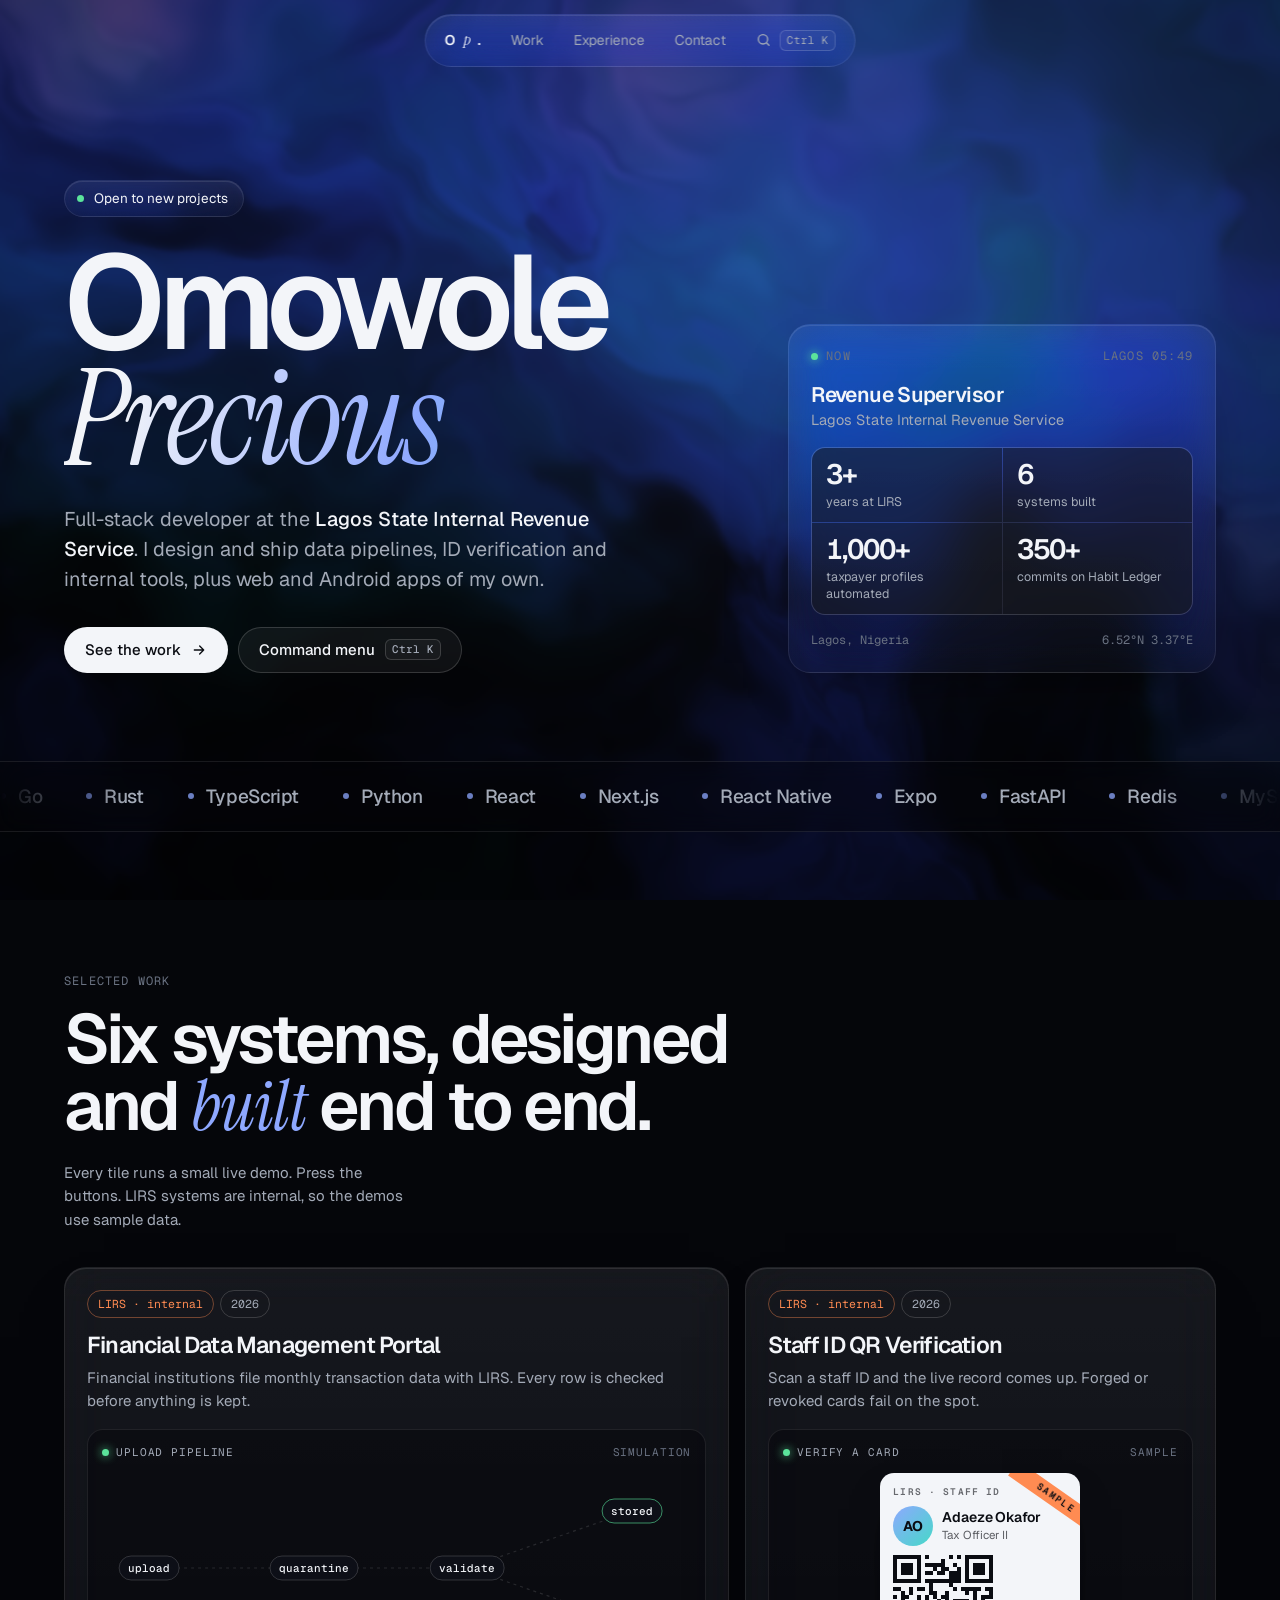
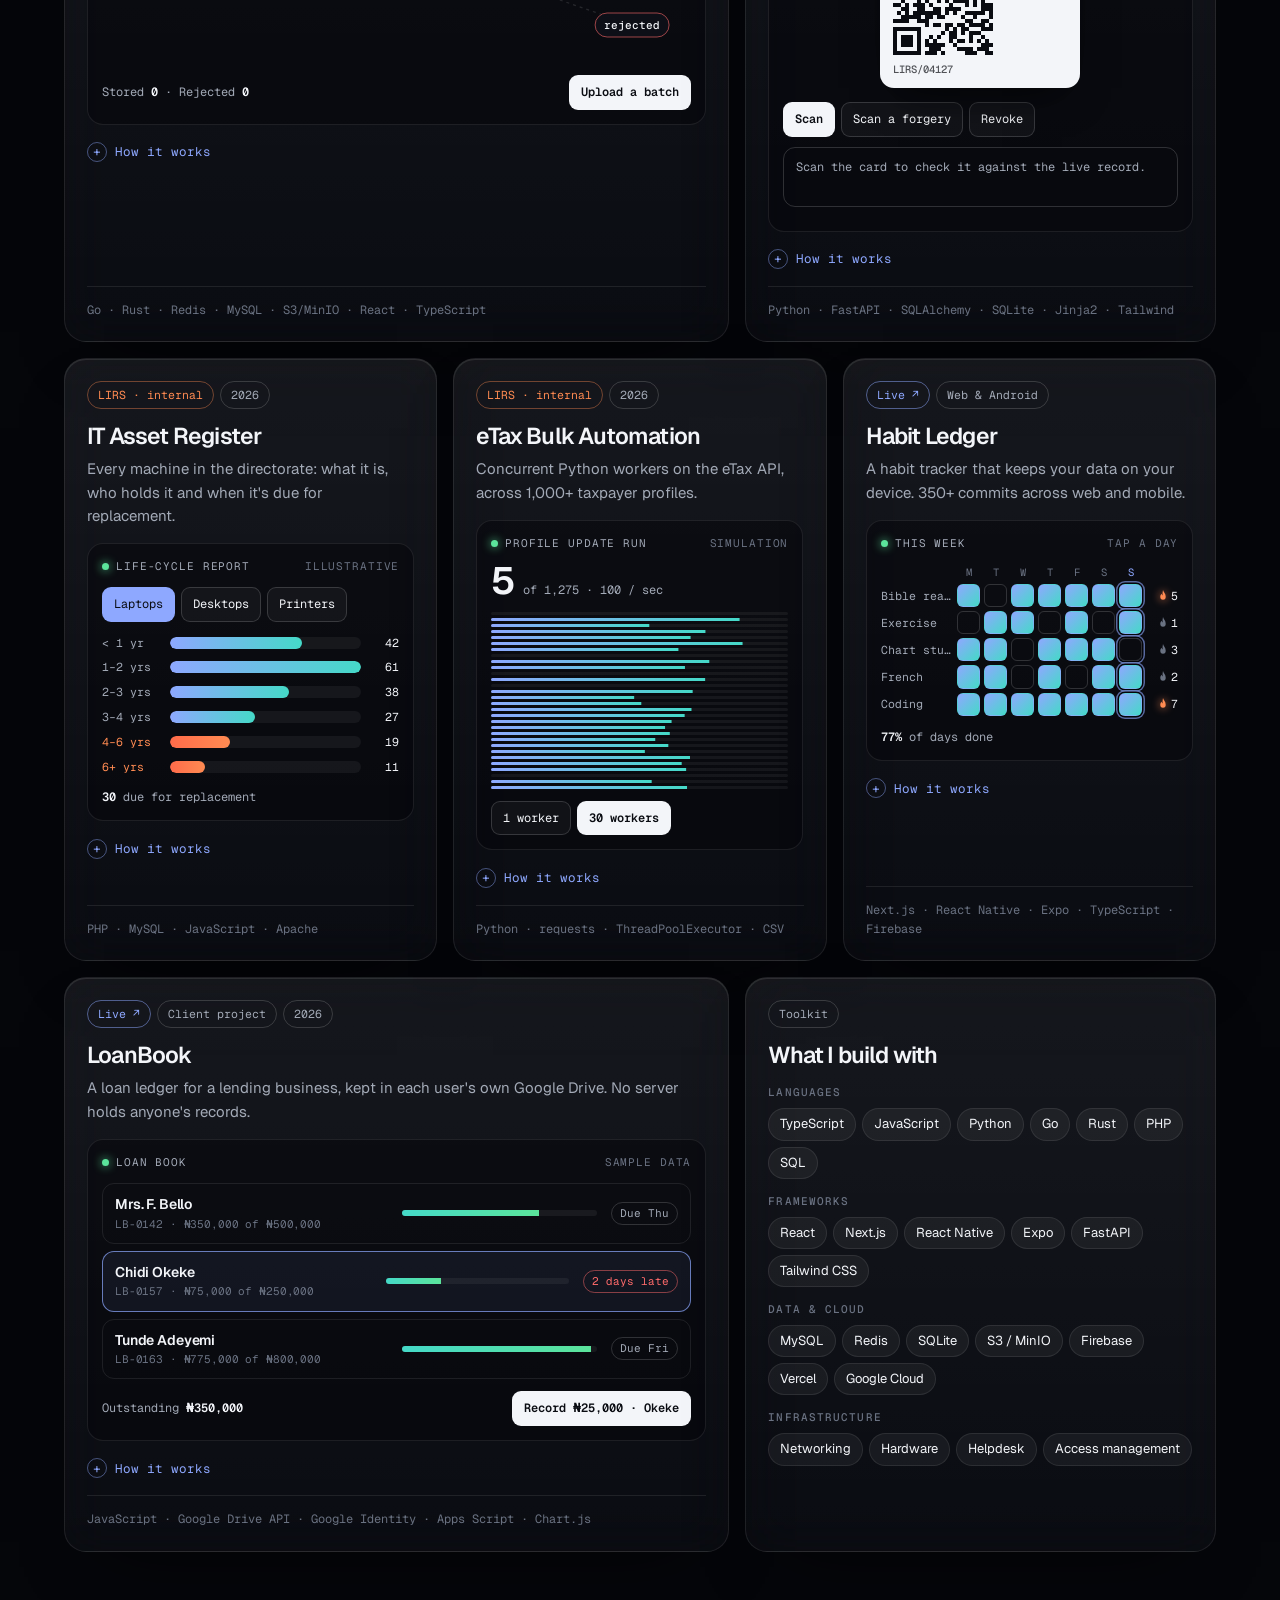
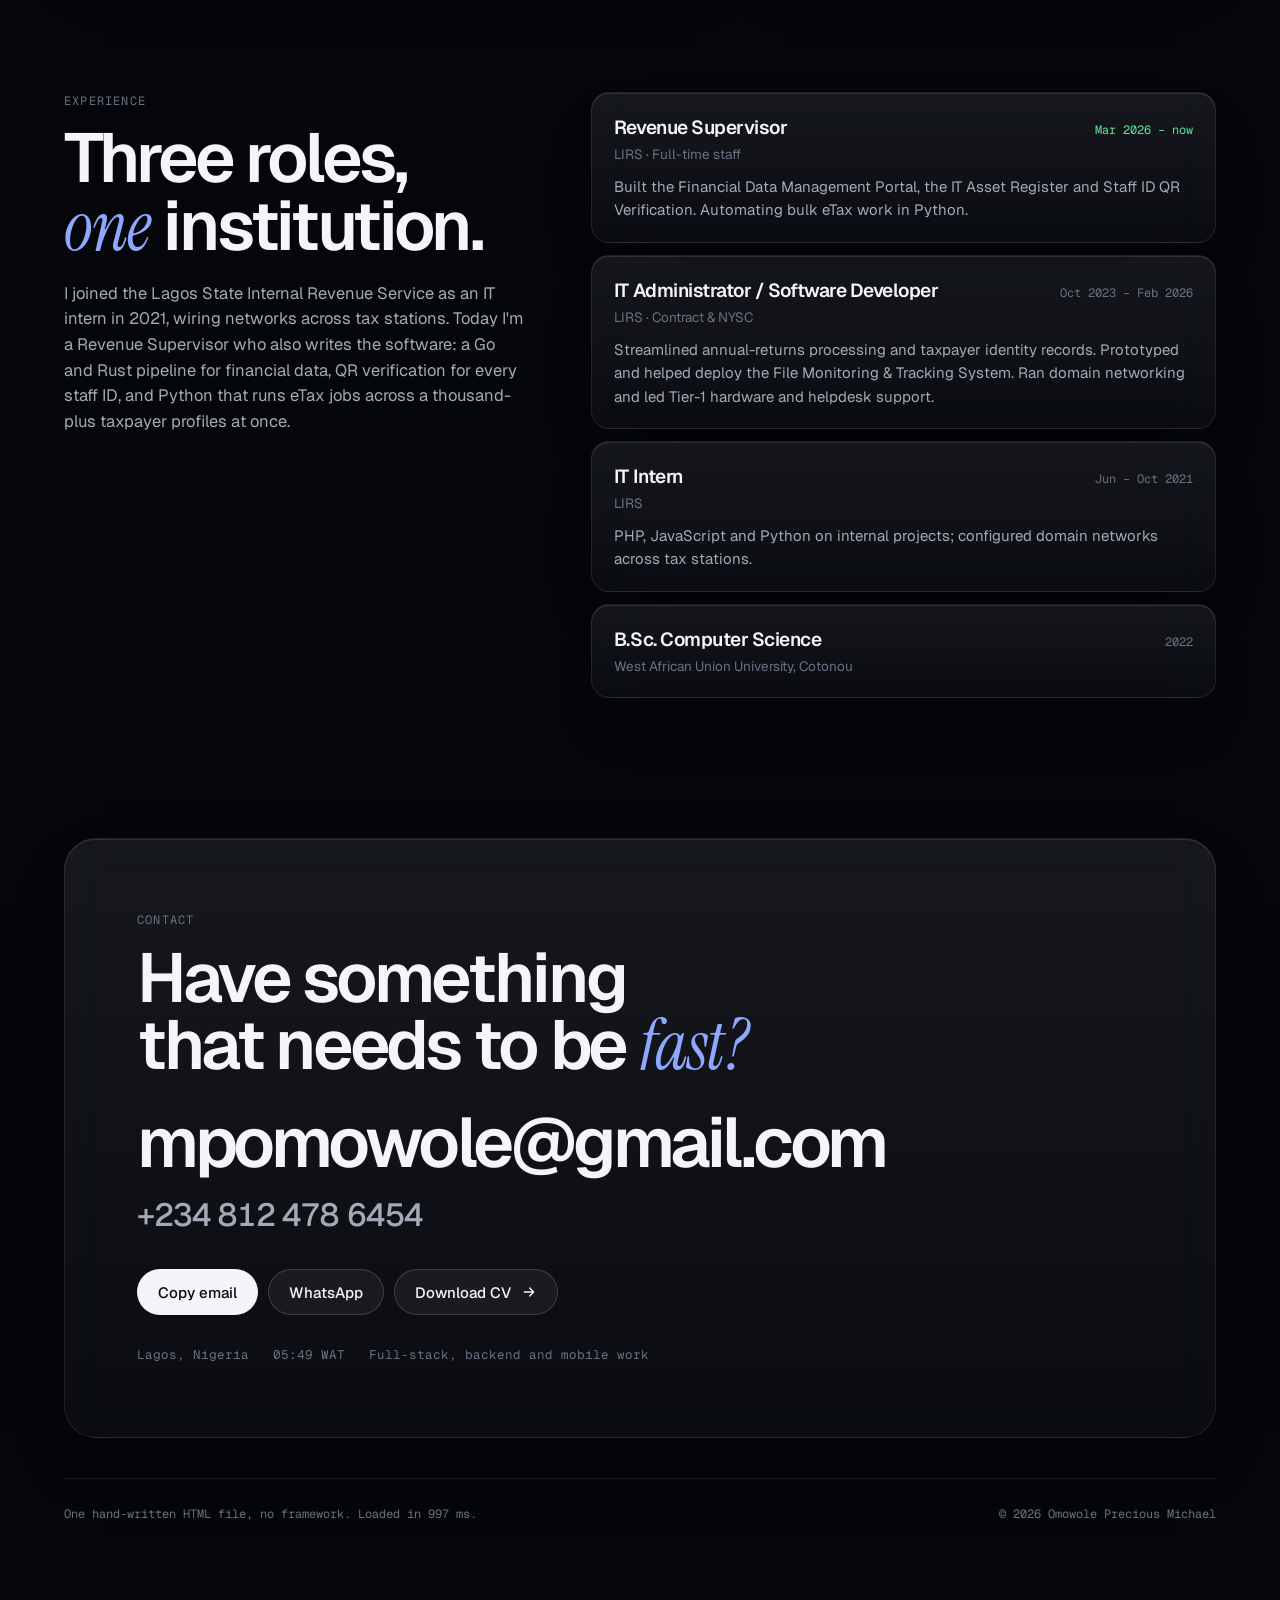
==== index.html @ 40dc9768 "Restore the launch aurora and its frosted-glass look Back to the original layered-noise aurora at ha" ====
<!doctype html>
<html lang="en">
<head>
<meta charset="utf-8">
<meta name="viewport" content="width=device-width, initial-scale=1, viewport-fit=cover">
<meta name="theme-color" content="#05060A">
<link rel="icon" href="data:image/svg+xml,<svg xmlns='http://www.w3.org/2000/svg' viewBox='0 0 64 64'><defs><linearGradient id='g' x1='0' y1='0' x2='1' y2='1'><stop offset='0' stop-color='%238EA8FF'/><stop offset='1' stop-color='%2345D9C8'/></linearGradient></defs><rect width='64' height='64' rx='16' fill='%2305060A'/><circle cx='32' cy='32' r='15' fill='url(%23g)'/></svg>">
<link rel="canonical" href="https://mpomowole.github.io/">
<meta property="og:type" content="website">
<meta property="og:url" content="https://mpomowole.github.io/">
<meta property="og:title" content="Omowole Precious Michael">
<meta property="og:description" content="Full-stack developer in Lagos. Systems for the Lagos State Internal Revenue Service, plus web and Android apps.">
<meta name="twitter:card" content="summary">
<title>Omowole Precious Michael</title>
<meta name="claude:viewport-fit-sides" content="cover">
<meta name="description" content="Full-stack developer in Lagos. Systems for the Lagos State Internal Revenue Service, plus web and Android apps.">
<link rel="preconnect" href="https://fonts.googleapis.com">
<link rel="preconnect" href="https://fonts.gstatic.com" crossorigin>
<link rel="stylesheet" href="https://fonts.googleapis.com/css2?family=Geist:wght@300..700&family=Geist+Mono:wght@400..600&family=Instrument+Serif:ital@0;1&display=swap">
<style>
:root {
  /* Layout: one living aurora (WebGL) sits behind the whole page and content floats over it on frosted
     glass: a hero with the name and a "now" card, a bento grid where every tile runs a live demo,
     a timeline of roles, and a closing contact card. ⌘K opens a command menu anywhere. */
  --bg: #05060A;
  --fg: #F3F5F9;
  --muted: #A3AAB7;
  --faint: #6A7282;
  --line: rgba(255, 255, 255, 0.085);
  --line-2: rgba(255, 255, 255, 0.16);
  --well: rgba(3, 4, 8, 0.42);
  --accent: #8EA8FF;
  --teal: #45D9C8;
  --ember: #FF8B52;
  --ok: #5BE49B;
  --bad: #FF6B6B;
  --paper: #F3F5F9;
  --ink: #0A0C12;

  --sans: "Geist", "Segoe UI", system-ui, sans-serif;
  --serif: "Instrument Serif", "Iowan Old Style", Georgia, serif;
  --mono: "Geist Mono", ui-monospace, "Cascadia Mono", Consolas, monospace;
  --r: 22px;
  color-scheme: dark;
}

* { box-sizing: border-box; }
html { scroll-behavior: smooth; }
body {
  margin: 0;
  background: var(--bg);
  color: var(--fg);
  font-family: var(--sans);
  font-size: 16px;
  line-height: 1.55;
  -webkit-font-smoothing: antialiased;
  text-rendering: optimizeLegibility;
}
body::before { content: ""; position: fixed; inset: 0 0 auto; height: env(safe-area-inset-top, 0px); z-index: 40; background: var(--bg); }
html.no-gl body {
  background:
    radial-gradient(1100px 700px at 15% -10%, rgba(69, 217, 200, 0.16), transparent 60%),
    radial-gradient(900px 640px at 90% 0%, rgba(80, 110, 255, 0.22), transparent 60%),
    var(--bg);
}
a { color: inherit; }
p { margin: 0; }
h1, h2, h3 { margin: 0; text-wrap: balance; }
button { font: inherit; color: inherit; }
:focus-visible { outline: 2px solid var(--accent); outline-offset: 3px; border-radius: 8px; }
::selection { background: var(--accent); color: var(--ink); }

/* lvh = the tallest the viewport gets, so the phone's address bar showing or hiding never resizes it */
#bg { position: fixed; top: 0; left: 0; width: 100%; height: 100vh; height: 100lvh; display: block; z-index: -1; pointer-events: none; }

.wrap {
  padding-left: max(16px, env(safe-area-inset-left, 0px));
  padding-right: max(16px, env(safe-area-inset-right, 0px));
}
.inner { max-width: 1200px; margin: 0 auto; padding-inline: clamp(0px, 2vw, 24px); }

.glass {
  background: linear-gradient(180deg, rgba(255, 255, 255, 0.075), rgba(255, 255, 255, 0.028));
  -webkit-backdrop-filter: blur(24px) saturate(160%);
  backdrop-filter: blur(24px) saturate(160%);
  border: 1px solid var(--line);
  box-shadow: inset 0 1px 0 rgba(255, 255, 255, 0.1), 0 30px 70px -40px rgba(0, 0, 0, 0.8);
}
.eyebrow { font-family: var(--mono); font-size: 12px; letter-spacing: 0.1em; text-transform: uppercase; color: var(--faint); }
.dot { display: inline-block; width: 7px; height: 7px; border-radius: 50%; background: var(--ok); box-shadow: 0 0 10px var(--ok); flex: none; }
kbd { font-family: var(--mono); font-size: 11px; line-height: 1; padding: 4px 6px; border-radius: 6px; border: 1px solid var(--line-2); color: var(--muted); background: rgba(255, 255, 255, 0.04); }

/* ---------- nav ---------- */
.nav {
  position: fixed; z-index: 30;
  top: calc(env(safe-area-inset-top, 0px) + 14px); left: 50%; transform: translateX(-50%);
  display: flex; align-items: center; gap: 2px; padding: 5px;
  border-radius: 999px; width: max-content; max-width: calc(100% - 32px);
}
.nav a, .nav button {
  display: inline-flex; align-items: center; gap: 8px;
  padding: 8px 14px; border-radius: 999px; border: 0; background: none;
  font-size: 14px; color: var(--muted); text-decoration: none; cursor: pointer; white-space: nowrap;
  transition: background 0.2s, color 0.2s;
}
.nav a:hover, .nav button:hover { color: var(--fg); background: rgba(255, 255, 255, 0.07); }
.nav .mark { color: var(--fg); font-weight: 600; letter-spacing: -0.03em; }
.nav .mark span { font-family: var(--serif); font-style: italic; font-weight: 400; font-size: 16px; }
@media (max-width: 480px) { .nav a, .nav button { padding: 8px 10px; font-size: 13.5px; } .nav .hide-sm { display: none; } }

/* ---------- hero ---------- */
.hero { padding-block: clamp(120px, 15vw, 180px) clamp(56px, 7vw, 88px); }
.hero-grid { display: grid; grid-template-columns: minmax(0, 1.6fr) minmax(0, 1fr); gap: 40px; align-items: end; }
.hero-grid > * { min-width: 0; }
.status { display: inline-flex; align-items: center; gap: 10px; padding: 7px 15px 7px 12px; border-radius: 999px; font-size: 13.5px; text-decoration: none; }
.status .dot { animation: ping 2.2s infinite; box-shadow: none; }
@keyframes ping { 0% { box-shadow: 0 0 0 0 rgba(91, 228, 155, 0.6); } 70% { box-shadow: 0 0 0 9px rgba(91, 228, 155, 0); } 100% { box-shadow: 0 0 0 0 rgba(91, 228, 155, 0); } }

h1 { margin-top: 26px; font-weight: 600; font-size: clamp(58px, 10.4vw, 162px); line-height: 0.88; letter-spacing: -0.062em; }
h1 span { display: block; }
h1 .l2 {
  font-family: var(--serif); font-style: italic; font-weight: 400; letter-spacing: -0.025em; padding-right: 0.08em;
  background: linear-gradient(100deg, var(--fg) 8%, var(--accent) 52%, var(--teal) 96%);
  -webkit-background-clip: text; background-clip: text; color: transparent;
}
.lead { margin-top: 28px; max-width: 46ch; font-size: clamp(17px, 1.55vw, 20px); line-height: 1.5; color: var(--muted); }
.lead strong { color: var(--fg); font-weight: 500; }
.cta { margin-top: 32px; display: flex; flex-wrap: wrap; gap: 10px; }
.btn {
  display: inline-flex; align-items: center; gap: 10px; height: 46px; padding: 0 20px;
  border-radius: 999px; border: 1px solid var(--line-2); background: rgba(255, 255, 255, 0.05);
  color: var(--fg); font-size: 15px; font-weight: 500; text-decoration: none; cursor: pointer;
  transition: background 0.2s, box-shadow 0.25s, transform 0.2s;
}
.btn:hover { background: rgba(255, 255, 255, 0.1); }
.btn:active { transform: scale(0.98); }
.btn.primary { background: var(--fg); color: var(--ink); border-color: transparent; }
.btn.primary:hover { background: #fff; box-shadow: 0 0 0 6px rgba(255, 255, 255, 0.09); }
.btn svg { width: 16px; height: 16px; }

.now { border-radius: var(--r); padding: 22px; display: grid; gap: 16px; }
.now-head { display: flex; justify-content: space-between; align-items: center; }
.now-head span { display: inline-flex; align-items: center; gap: 8px; }
.now-role { font-size: 21px; font-weight: 600; letter-spacing: -0.03em; line-height: 1.2; }
.now-org { color: var(--muted); font-size: 14.5px; margin-top: 2px; }
.kpis { margin: 0; display: grid; grid-template-columns: repeat(2, minmax(0, 1fr)); gap: 1px; background: var(--line); border-radius: 14px; overflow: hidden; border: 1px solid var(--line); }
.kpis div { background: rgba(5, 6, 10, 0.5); padding: 12px 14px; }
.kpis dt { font-size: 28px; font-weight: 600; letter-spacing: -0.04em; line-height: 1; font-variant-numeric: tabular-nums; }
.kpis dd { margin: 6px 0 0; font-size: 12.5px; line-height: 1.3; color: var(--muted); }
.now-foot { display: flex; justify-content: space-between; gap: 10px; flex-wrap: wrap; font-family: var(--mono); font-size: 12px; color: var(--faint); }
@media (max-width: 960px) { .hero-grid { grid-template-columns: minmax(0, 1fr); } }
@media (min-width: 600px) and (max-width: 960px) { .kpis { grid-template-columns: repeat(4, minmax(0, 1fr)); } }
@media (max-width: 480px) { .strip-track span { font-size: 16px; } .strip-track { gap: 32px; } .cta .btn { flex: 1 1 auto; justify-content: center; } }

.rise { animation: rise 1s cubic-bezier(0.2, 0.7, 0.2, 1) both; }
.rise.d1 { animation-delay: 0.06s; } .rise.d2 { animation-delay: 0.14s; } .rise.d3 { animation-delay: 0.22s; } .rise.d4 { animation-delay: 0.3s; }
@keyframes rise { from { transform: translateY(22px); filter: blur(10px); } to { transform: none; filter: none; } }

/* ---------- tool strip ---------- */
.strip { border-block: 1px solid var(--line); background: rgba(5, 6, 10, 0.4); -webkit-backdrop-filter: blur(12px); backdrop-filter: blur(12px); }
.strip-mask { overflow: hidden; padding-block: 20px; -webkit-mask-image: linear-gradient(90deg, transparent, #000 10%, #000 90%, transparent); mask-image: linear-gradient(90deg, transparent, #000 10%, #000 90%, transparent); }
.strip-track { display: flex; gap: 44px; width: max-content; animation: slide 46s linear infinite; }
.strip-track span { display: inline-flex; align-items: center; gap: 12px; font-size: 19px; font-weight: 500; letter-spacing: -0.02em; color: var(--muted); white-space: nowrap; }
.strip-track span::before { content: ""; width: 6px; height: 6px; border-radius: 50%; background: var(--accent); opacity: 0.75; }
@keyframes slide { to { transform: translateX(calc(-50% - 22px)); } }

/* ---------- sections ---------- */
.sec { padding-block: clamp(84px, 11vw, 140px) 0; }
.sec-head { display: flex; justify-content: space-between; align-items: end; gap: 20px; flex-wrap: wrap; margin-bottom: 36px; }
h2 { margin-top: 14px; font-weight: 600; font-size: clamp(36px, 5.4vw, 72px); line-height: 0.98; letter-spacing: -0.048em; max-width: 17ch; }
h2 em { font-family: var(--serif); font-style: italic; font-weight: 400; letter-spacing: -0.015em; color: var(--accent); }
.sec-note { color: var(--muted); max-width: 34ch; font-size: 15px; }

/* ---------- bento ---------- */
.bento { display: grid; grid-template-columns: repeat(12, minmax(0, 1fr)); gap: 16px; }
.card { position: relative; isolation: isolate; grid-column: span 4; min-width: 0; border-radius: var(--r); padding: 22px; display: flex; flex-direction: column; gap: 16px; }
.card.s7 { grid-column: span 7; } .card.s5 { grid-column: span 5; } .card.s6 { grid-column: span 6; }
.card::before {
  content: ""; position: absolute; inset: 0; border-radius: inherit; padding: 1px; pointer-events: none;
  background: radial-gradient(420px circle at var(--mx, 50%) var(--my, 0%), rgba(142, 168, 255, 0.7), rgba(69, 217, 200, 0.25) 30%, transparent 55%);
  -webkit-mask: linear-gradient(#000 0 0) content-box, linear-gradient(#000 0 0); -webkit-mask-composite: xor;
  mask: linear-gradient(#000 0 0) content-box exclude, linear-gradient(#000 0 0);
  opacity: 0; transition: opacity 0.35s;
}
.card::after {
  content: ""; position: absolute; inset: 0; border-radius: inherit; z-index: -1; pointer-events: none;
  background: radial-gradient(520px circle at var(--mx, 50%) var(--my, 0%), rgba(142, 168, 255, 0.09), transparent 50%);
  opacity: 0; transition: opacity 0.35s;
}
.card:hover::before, .card:hover::after { opacity: 1; }
@media (max-width: 1180px) { .card, .card.s7, .card.s5, .card.s6 { grid-column: span 6; } .card.full-t { grid-column: 1 / -1; } }
@media (max-width: 900px) { .card, .card.s7, .card.s5, .card.s6 { grid-column: 1 / -1; } .bento { gap: 14px; } }
@media (max-width: 480px) { .card { padding: 18px; border-radius: 20px; } .demo { padding: 12px; } .card h3 { font-size: 21px; } }

.tags { display: flex; flex-wrap: wrap; gap: 6px; }
.tag { font-family: var(--mono); font-size: 11.5px; padding: 4px 10px; border-radius: 999px; border: 1px solid var(--line-2); color: var(--muted); text-decoration: none; white-space: nowrap; }
.tag.lirs { color: var(--ember); border-color: rgba(255, 139, 82, 0.4); }
a.tag.live { color: var(--accent); border-color: rgba(142, 168, 255, 0.5); transition: background 0.2s, color 0.2s; }
a.tag.live:hover { background: var(--accent); color: var(--ink); }
.card h3 { font-size: 23px; font-weight: 600; letter-spacing: -0.035em; line-height: 1.15; }
.desc { margin-top: 8px; color: var(--muted); font-size: 15px; }
.demo { container-type: inline-size; background: var(--well); border: 1px solid var(--line); border-radius: 16px; padding: 14px; display: grid; gap: 12px; }
.demo-head { display: flex; justify-content: space-between; gap: 10px; font-family: var(--mono); font-size: 11px; letter-spacing: 0.08em; text-transform: uppercase; color: var(--faint); }
.demo-head span:first-child { display: inline-flex; align-items: center; gap: 7px; color: var(--muted); }
.demo-foot { display: flex; justify-content: space-between; align-items: center; gap: 10px; flex-wrap: wrap; font-family: var(--mono); font-size: 12px; color: var(--muted); }
.demo-foot b { color: var(--fg); font-weight: 600; font-variant-numeric: tabular-nums; }
details { font-size: 14.5px; }
details summary { list-style: none; cursor: pointer; display: inline-flex; align-items: center; gap: 8px; font-family: var(--mono); font-size: 12.5px; color: var(--accent); }
details summary::-webkit-details-marker { display: none; }
details summary::before { content: "+"; display: inline-grid; place-items: center; width: 18px; height: 18px; border-radius: 50%; border: 1px solid rgba(142, 168, 255, 0.45); font-size: 13px; line-height: 1; }
details[open] summary::before { content: "−"; }
details p { margin-top: 10px; color: var(--muted); }
.stack { margin-top: auto; padding-top: 14px; border-top: 1px solid var(--line); font-family: var(--mono); font-size: 12px; color: var(--faint); }

.sbtn { font-family: var(--mono); font-size: 12px; padding: 7px 11px; border-radius: 9px; border: 1px solid var(--line-2); background: rgba(255, 255, 255, 0.04); color: var(--fg); cursor: pointer; transition: background 0.15s, border-color 0.15s, color 0.15s; }
.sbtn:hover { border-color: rgba(142, 168, 255, 0.6); }
.sbtn.go { background: var(--fg); color: var(--ink); border-color: transparent; font-weight: 600; }
.sbtn.go:hover { background: #fff; }
.sbtn[aria-pressed="true"] { background: var(--accent); color: var(--ink); border-color: transparent; }
.row { display: flex; flex-wrap: wrap; gap: 6px; }
.ok { color: var(--ok); } .bad { color: var(--bad); }

/* pipeline */
#pipe { width: 100%; height: 190px; display: block; }

/* QR */
.qr-wrap { display: flex; flex-wrap: wrap; gap: 14px; align-items: flex-start; }
.idcard { position: relative; overflow: hidden; width: 200px; max-width: 100%; flex: none; background: var(--paper); color: var(--ink); border-radius: 14px; padding: 13px; display: grid; gap: 9px; box-shadow: 0 18px 40px -18px rgba(0, 0, 0, 0.8); transition: transform 0.3s, filter 0.3s; }
.idcard::before { content: "SAMPLE"; position: absolute; right: -28px; top: 16px; transform: rotate(35deg); background: var(--ember); color: var(--ink); font: 600 9.5px/1 var(--mono); letter-spacing: 0.14em; padding: 4px 30px; }
.idcard .org { font: 600 9.5px/1.2 var(--mono); letter-spacing: 0.12em; text-transform: uppercase; opacity: 0.6; }
.idcard .person { display: flex; gap: 9px; align-items: center; }
.idcard .avatar { width: 40px; height: 40px; border-radius: 50%; background: linear-gradient(135deg, var(--accent), var(--teal)); color: var(--ink); display: grid; place-items: center; font-weight: 700; font-size: 14px; flex: none; }
.idcard .nm { font-weight: 600; font-size: 14px; line-height: 1.2; letter-spacing: -0.01em; }
.idcard .rl { font-size: 11.5px; opacity: 0.65; }
.idcard canvas { width: 100px; height: 100px; display: block; }
.idcard .sid { font: 500 10.5px/1 var(--mono); opacity: 0.7; }
.idcard.scanning::after { content: ""; position: absolute; left: 0; right: 0; top: 0; height: 2px; background: var(--accent); box-shadow: 0 0 16px 3px var(--accent); animation: scan 0.65s linear; }
.idcard.revoked { filter: grayscale(1) brightness(0.8); transform: rotate(-1.5deg); }
@keyframes scan { to { top: 100%; } }
.qr-side { flex: 1 1 170px; min-width: 0; display: grid; gap: 10px; align-content: start; }
.result { border: 1px solid var(--line-2); border-radius: 12px; padding: 10px 12px; font-family: var(--mono); font-size: 12px; min-height: 60px; color: var(--muted); }
.result strong { display: block; font-family: var(--sans); font-size: 15px; font-weight: 600; margin-bottom: 2px; }
.result.ok { border-color: rgba(91, 228, 155, 0.5); background: rgba(91, 228, 155, 0.06); }
.result.ok strong { color: var(--ok); }
.result.bad { border-color: rgba(255, 107, 107, 0.5); background: rgba(255, 107, 107, 0.06); }
.result.bad strong { color: var(--bad); }
.log { list-style: none; margin: 0; padding: 0; font-family: var(--mono); font-size: 11.5px; color: var(--faint); display: grid; gap: 3px; }

/* asset bars */
.bars { display: grid; gap: 7px; }
.bar { display: grid; grid-template-columns: 58px minmax(0, 1fr) 28px; align-items: center; gap: 10px; font-family: var(--mono); font-size: 11.5px; color: var(--muted); }
.bar .tr { height: 12px; border-radius: 6px; background: rgba(255, 255, 255, 0.05); overflow: hidden; }
.bar .fill { height: 100%; width: 0; border-radius: 6px; background: linear-gradient(90deg, var(--accent), var(--teal)); transition: width 0.7s cubic-bezier(0.2, 0.8, 0.2, 1); }
.bar.due .fill { background: linear-gradient(90deg, #FF6B4A, var(--ember)); }
.bar.due { color: var(--ember); }
.bar .n { text-align: right; color: var(--fg); font-variant-numeric: tabular-nums; }

/* workers */
.counter { display: flex; align-items: baseline; gap: 10px; flex-wrap: wrap; }
.counter strong { font-size: 44px; font-weight: 600; letter-spacing: -0.05em; line-height: 0.9; font-variant-numeric: tabular-nums; }
.counter span { font-family: var(--mono); font-size: 12px; color: var(--muted); }
.lanes { display: grid; gap: 3px; }
.lane { height: 3px; border-radius: 2px; background: rgba(255, 255, 255, 0.05); overflow: hidden; opacity: 0.4; transition: opacity 0.2s; }
.lane.busy { opacity: 1; }
.lane i { display: block; height: 100%; background: linear-gradient(90deg, var(--accent), var(--teal)); transform-origin: left; transform: scaleX(0); }

/* habits */
.habits { display: grid; grid-template-columns: 84px repeat(7, minmax(0, 1fr)) 38px; gap: 5px; align-items: center; max-width: 440px; font-family: var(--mono); font-size: 11.5px; }
.habits .hn { color: var(--muted); white-space: nowrap; overflow: hidden; text-overflow: ellipsis; }
.habits .dh { text-align: center; color: var(--faint); font-size: 10.5px; }
.habits .dh.today { color: var(--accent); }
.cell { aspect-ratio: 1; width: 100%; border-radius: 6px; border: 1px solid var(--line-2); background: transparent; padding: 0; cursor: pointer; transition: background 0.15s, transform 0.15s; }
.cell:hover { transform: scale(1.08); }
.cell.on { background: linear-gradient(135deg, var(--accent), var(--teal)); border-color: transparent; }
.cell.today { box-shadow: 0 0 0 1.5px var(--bg), 0 0 0 3px rgba(142, 168, 255, 0.6); }
.streak { display: inline-flex; align-items: center; justify-content: flex-end; gap: 3px; color: var(--fg); font-variant-numeric: tabular-nums; }
.streak svg { width: 10px; height: 12px; fill: var(--faint); }
.streak.hot svg { fill: var(--ember); filter: drop-shadow(0 0 4px var(--ember)); }

/* ledger */
.ledger { display: grid; gap: 7px; }
.loan { display: grid; grid-template-columns: minmax(0, 1.4fr) minmax(0, 1fr) auto; gap: 6px 14px; align-items: center; text-align: left; width: 100%; padding: 10px 12px; border-radius: 12px; border: 1px solid var(--line); background: transparent; cursor: pointer; transition: border-color 0.2s, background 0.2s; }
.loan:hover { border-color: var(--line-2); }
.loan[aria-pressed="true"] { border-color: rgba(142, 168, 255, 0.7); background: rgba(142, 168, 255, 0.07); }
.loan .who { font-size: 14px; font-weight: 600; letter-spacing: -0.01em; }
.loan .sub { display: block; font-family: var(--mono); font-size: 11px; color: var(--faint); font-weight: 400; }
.loan .prog { height: 6px; border-radius: 3px; background: rgba(255, 255, 255, 0.06); overflow: hidden; }
.loan .prog i { display: block; height: 100%; background: linear-gradient(90deg, var(--teal), var(--ok)); transition: width 0.5s cubic-bezier(0.2, 0.8, 0.2, 1); }
.loan .st { font-family: var(--mono); font-size: 11px; padding: 2px 8px; border-radius: 999px; border: 1px solid var(--line-2); color: var(--muted); white-space: nowrap; }
.loan .st.settled { color: var(--ok); border-color: rgba(91, 228, 155, 0.5); }
.loan .st.late { color: var(--bad); border-color: rgba(255, 107, 107, 0.5); }

/* demos in narrow tiles (phones, and tablets showing two tiles a row) */
@container (max-width: 400px) {
  .qr-wrap { justify-content: center; }
  .qr-side { flex-basis: 100%; }
  .habits { grid-template-columns: 72px repeat(7, minmax(0, 1fr)) 32px; gap: 4px; }
  .loan { grid-template-columns: minmax(0, 1fr) auto; }
  .loan .who { grid-column: 1; grid-row: 1; }
  .loan .st { grid-column: 2; grid-row: 1; align-self: start; }
  .loan .prog { grid-column: 1 / -1; grid-row: 2; }
  .counter strong { font-size: 38px; }
}

/* toolkit */
.kit { display: grid; gap: 14px; }
.kit h4 { margin: 0 0 7px; font-family: var(--mono); font-size: 11px; font-weight: 500; letter-spacing: 0.1em; text-transform: uppercase; color: var(--faint); }
.chips { display: flex; flex-wrap: wrap; gap: 6px; }
.chips span { font-size: 13px; padding: 5px 11px; border-radius: 999px; background: rgba(255, 255, 255, 0.05); border: 1px solid var(--line); }

/* ---------- experience ---------- */
.xp-grid { display: grid; grid-template-columns: minmax(0, 1fr) minmax(0, 1.35fr); gap: clamp(32px, 5vw, 72px); align-items: start; }
.xp-intro { position: sticky; top: 110px; }
.xp-intro p { margin-top: 20px; color: var(--muted); max-width: 44ch; font-size: 16.5px; }
.roles { display: grid; gap: 12px; }
.role { border-radius: 18px; padding: 20px 22px; }
.role-top { display: grid; grid-template-columns: minmax(0, 1fr) auto; align-items: baseline; gap: 4px 14px; }
@media (max-width: 480px) { .role-top { grid-template-columns: minmax(0, 1fr); } }
.role h3 { font-size: 19px; font-weight: 600; letter-spacing: -0.025em; }
.role time { font-family: var(--mono); font-size: 12px; color: var(--faint); font-variant-numeric: tabular-nums; white-space: nowrap; }
.role time.current { color: var(--ok); }
.role .org { margin-top: 2px; font-size: 13.5px; color: var(--faint); }
.role p { margin-top: 10px; color: var(--muted); font-size: 15px; }
@media (max-width: 900px) { .xp-grid { grid-template-columns: minmax(0, 1fr); } .xp-intro { position: static; } }

/* ---------- contact ---------- */
.contact { padding-block: clamp(84px, 11vw, 140px) 40px; }
.cta-card { border-radius: clamp(22px, 4vw, 32px); padding: clamp(22px, 6vw, 72px); }
.mail { display: inline-block; margin-top: 26px; font-size: clamp(22px, 6.4vw, 70px); font-weight: 600; letter-spacing: -0.05em; line-height: 1.05; text-decoration: none; overflow-wrap: anywhere; color: var(--fg); transition: color 0.2s; }
.mail:hover { color: var(--accent); }
.phone { display: block; width: max-content; max-width: 100%; margin-top: 10px; font-size: clamp(20px, 2.6vw, 32px); font-weight: 500; letter-spacing: -0.03em; color: var(--muted); text-decoration: none; font-variant-numeric: tabular-nums; transition: color 0.2s; }
.phone:hover { color: var(--fg); }
.cta-row { margin-top: 30px; display: flex; flex-wrap: wrap; gap: 10px; }
.cta-meta { margin-top: 30px; display: flex; flex-wrap: wrap; gap: 8px 24px; font-family: var(--mono); font-size: 12.5px; color: var(--faint); }

footer { margin-top: 40px; padding-block: 26px 40px; border-top: 1px solid var(--line); display: flex; justify-content: space-between; gap: 10px 20px; flex-wrap: wrap; font-family: var(--mono); font-size: 12px; color: var(--faint); }

/* ---------- command menu ---------- */
#cmdk {
  padding: 0; margin: 14vh auto auto; width: min(560px, calc(100% - 32px)); border-radius: 20px; color: var(--fg);
  background: rgba(16, 18, 26, 0.78); -webkit-backdrop-filter: blur(30px) saturate(170%); backdrop-filter: blur(30px) saturate(170%);
  border: 1px solid var(--line-2); box-shadow: 0 40px 120px -20px rgba(0, 0, 0, 0.85);
}
#cmdk::backdrop { background: rgba(3, 4, 8, 0.55); -webkit-backdrop-filter: blur(4px); backdrop-filter: blur(4px); }
#cmdk input { width: 100%; border: 0; border-bottom: 1px solid var(--line); background: transparent; color: var(--fg); font: 16px var(--sans); padding: 18px 20px; outline: none; }
#cmdk input::placeholder { color: var(--faint); }
#cmdk ul { list-style: none; margin: 0; padding: 8px; max-height: 52vh; overflow: auto; }
.cmd { display: flex; justify-content: space-between; align-items: center; gap: 12px; width: 100%; padding: 11px 12px; border-radius: 11px; border: 0; background: none; color: var(--fg); font: 14.5px var(--sans); text-align: left; text-decoration: none; cursor: pointer; }
.cmd small { min-width: 0; color: var(--faint); font-family: var(--mono); font-size: 11.5px; white-space: nowrap; overflow: hidden; text-overflow: ellipsis; }
.cmd.on { background: rgba(255, 255, 255, 0.08); }
#cmdk .empty { padding: 14px 12px; color: var(--faint); font-size: 14px; }
.cmdk-foot { display: flex; gap: 14px; flex-wrap: wrap; padding: 10px 16px; border-top: 1px solid var(--line); font-family: var(--mono); font-size: 11px; color: var(--faint); }

.nav svg { width: 16px; height: 16px; }
.cmdk-foot button { margin-left: auto; font-family: var(--mono); font-size: 11px; color: var(--muted); background: none; border: 1px solid var(--line-2); border-radius: 6px; padding: 3px 8px; cursor: pointer; }

/* touch screens: bigger targets, no keyboard hints */
@media (pointer: coarse) {
  .sbtn { padding: 10px 14px; }
  .nav a, .nav button { padding: 10px 12px; }
  .kbd-mod, .cmdk-keys { display: none; }
  .card::before, .card::after { display: none; }
}

@supports (animation-timeline: view()) {
  @media (prefers-reduced-motion: no-preference) {
    .card, .role { animation: lift linear both; animation-timeline: view(); animation-range: entry 0% entry 32%; }
  }
}
@keyframes lift { from { transform: translateY(30px) scale(0.985); } to { transform: none; } }

@media (prefers-reduced-motion: reduce) {
  html { scroll-behavior: auto; }
  .rise, .strip-track, .status .dot { animation: none; }
  .bar .fill, .loan .prog i { transition: none; }
  .idcard.scanning::after { display: none; }
}
</style>
</head>
<body>
<!-- body -->
<svg width="0" height="0" style="position:absolute" aria-hidden="true">
  <symbol id="flame" viewBox="0 0 22 26"><path d="M11 0c1 5 6 7.6 6 14.4A6.6 6.6 0 0 1 11 21a6.6 6.6 0 0 1-6-6.6c0-3 1.6-4.8 3-6.4.3 2 1.2 3.4 2.4 3.6C9.6 8.4 10.2 4.4 11 0Z"/></symbol>
  <symbol id="search" viewBox="0 0 24 24"><circle cx="11" cy="11" r="7" fill="none" stroke="currentColor" stroke-width="2"/><path d="m20 20-3.5-3.5" fill="none" stroke="currentColor" stroke-width="2" stroke-linecap="round"/></symbol>
  <symbol id="arrow" viewBox="0 0 24 24"><path d="M5 12h14M13 6l6 6-6 6" fill="none" stroke="currentColor" stroke-width="2" stroke-linecap="round" stroke-linejoin="round"/></symbol>
</svg>
<canvas id="bg" aria-hidden="true"></canvas>

<nav class="nav glass" aria-label="Main">
  <a class="mark" href="#top">O<span>p</span>.</a>
  <a href="#work">Work</a>
  <a href="#experience">Experience</a>
  <a class="hide-sm" href="#contact">Contact</a>
  <button type="button" data-cmdk aria-label="Open command menu"><svg aria-hidden="true"><use href="#search"/></svg><kbd class="kbd-mod">⌘K</kbd></button>
</nav>

<header class="hero wrap" id="top">
  <div class="inner hero-grid">
    <div>
      <a class="status glass rise" href="#contact"><span class="dot"></span>Open to new projects</a>
      <h1 class="rise d1" aria-label="Omowole Precious"><span>Omowole</span><span class="l2">Precious</span></h1>
      <p class="lead rise d2">Full-stack developer at the <strong>Lagos State Internal Revenue Service</strong>. I design and ship data pipelines, ID verification and internal tools, plus web and Android apps of my own.</p>
      <div class="cta rise d3">
        <a class="btn primary" href="#work">See the work <svg aria-hidden="true"><use href="#arrow"/></svg></a>
        <button class="btn" type="button" data-cmdk>Command menu <kbd class="kbd-mod">⌘K</kbd></button>
      </div>
    </div>
    <aside class="now glass rise d4" aria-label="Right now">
      <div class="now-head eyebrow"><span><span class="dot"></span>Now</span><span id="clock">Lagos</span></div>
      <div>
        <div class="now-role">Revenue Supervisor</div>
        <div class="now-org">Lagos State Internal Revenue Service</div>
      </div>
      <dl class="kpis">
        <div><dt>3+</dt><dd>years at LIRS</dd></div>
        <div><dt>6</dt><dd>systems built</dd></div>
        <div><dt>1,000+</dt><dd>taxpayer profiles automated</dd></div>
        <div><dt>350+</dt><dd>commits on Habit Ledger</dd></div>
      </dl>
      <div class="now-foot"><span>Lagos, Nigeria</span><span>6.52°N 3.37°E</span></div>
    </aside>
  </div>
</header>

<div class="strip" aria-label="Tools">
  <div class="strip-mask">
    <div class="strip-track">
      <span>Go</span><span>Rust</span><span>TypeScript</span><span>Python</span><span>React</span><span>Next.js</span><span>React Native</span><span>Expo</span><span>FastAPI</span><span>Redis</span><span>MySQL</span><span>Tailwind CSS</span><span>PHP</span><span>Firebase</span><span>Vercel</span>
      <span aria-hidden="true">Go</span><span aria-hidden="true">Rust</span><span aria-hidden="true">TypeScript</span><span aria-hidden="true">Python</span><span aria-hidden="true">React</span><span aria-hidden="true">Next.js</span><span aria-hidden="true">React Native</span><span aria-hidden="true">Expo</span><span aria-hidden="true">FastAPI</span><span aria-hidden="true">Redis</span><span aria-hidden="true">MySQL</span><span aria-hidden="true">Tailwind CSS</span><span aria-hidden="true">PHP</span><span aria-hidden="true">Firebase</span><span aria-hidden="true">Vercel</span>
    </div>
  </div>
</div>

<main>
  <section class="sec wrap" id="work">
    <div class="inner">
      <div class="sec-head">
        <div>
          <div class="eyebrow">Selected work</div>
          <h2>Six systems, designed and <em>built</em> end to end.</h2>
        </div>
        <p class="sec-note">Every tile runs a small live demo. Press the buttons. LIRS systems are internal, so the demos use sample data.</p>
      </div>

      <div class="bento">
        <!-- FDMP -->
        <article class="card glass s7">
          <div>
            <div class="tags"><span class="tag lirs">LIRS · internal</span><span class="tag">2026</span></div>
            <h3 style="margin-top:14px">Financial Data Management Portal</h3>
            <p class="desc">Financial institutions file monthly transaction data with LIRS. Every row is checked before anything is kept.</p>
          </div>
          <div class="demo">
            <div class="demo-head"><span><span class="dot"></span>Upload pipeline</span><span>Simulation</span></div>
            <canvas id="pipe" aria-label="Animated pipeline: uploads pass quarantine and validation, then are stored or rejected"></canvas>
            <div class="demo-foot"><span>Stored <b class="ok" id="pipe-ok">0</b> · Rejected <b class="bad" id="pipe-bad">0</b></span><button class="sbtn go" id="pipe-batch" type="button">Upload a batch</button></div>
          </div>
          <details><summary>How it works</summary><p>A Go API hands each upload to a Rust worker over a Redis queue. Files sit in quarantine in S3-compatible storage until every row passes a versioned template. Clean files become permanent records; failed ones come back with an error report naming the row and column. Role-based access for institutions, admins and analysts, one-time passwords, a full audit log and FX-currency analytics.</p></details>
          <div class="stack">Go · Rust · Redis · MySQL · S3/MinIO · React · TypeScript</div>
        </article>

        <!-- QR -->
        <article class="card glass s5">
          <div>
            <div class="tags"><span class="tag lirs">LIRS · internal</span><span class="tag">2026</span></div>
            <h3 style="margin-top:14px">Staff ID QR Verification</h3>
            <p class="desc">Scan a staff ID and the live record comes up. Forged or revoked cards fail on the spot.</p>
          </div>
          <div class="demo">
            <div class="demo-head"><span><span class="dot"></span>Verify a card</span><span>Sample</span></div>
            <div class="qr-wrap">
              <div class="idcard" id="idcard">
                <div class="org">LIRS · Staff ID</div>
                <div class="person"><div class="avatar">AO</div><div><div class="nm">Adaeze Okafor</div><div class="rl">Tax Officer II</div></div></div>
                <canvas id="qr" aria-label="Sample QR pattern"></canvas>
                <div class="sid">LIRS/04127</div>
              </div>
              <div class="qr-side">
                <div class="row">
                  <button class="sbtn go" id="qr-scan" type="button">Scan</button>
                  <button class="sbtn" id="qr-forge" type="button">Scan a forgery</button>
                  <button class="sbtn" id="qr-revoke" type="button" aria-pressed="false">Revoke</button>
                </div>
                <div class="result" id="qr-result" aria-live="polite">Scan the card to check it against the live record.</div>
                <ul class="log" id="qr-log" aria-label="Scan log"></ul>
              </div>
            </div>
          </div>
          <details><summary>How it works</summary><p>Each QR code holds a signed token, not the person's details, so a photo can change or a card can be revoked without reprinting anything. Every scan, valid or not, is written to an audit log. Admins manage staff, photos and bulk CSV imports from a password-protected console, and it runs fully in-house with no paid services.</p></details>
          <div class="stack">Python · FastAPI · SQLAlchemy · SQLite · Jinja2 · Tailwind</div>
        </article>

        <!-- Asset register -->
        <article class="card glass">
          <div>
            <div class="tags"><span class="tag lirs">LIRS · internal</span><span class="tag">2026</span></div>
            <h3 style="margin-top:14px">IT Asset Register</h3>
            <p class="desc">Every machine in the directorate: what it is, who holds it and when it's due for replacement.</p>
          </div>
          <div class="demo">
            <div class="demo-head"><span><span class="dot"></span>Life-cycle report</span><span>Illustrative</span></div>
            <div class="row" role="group" aria-label="Asset type">
              <button class="sbtn" type="button" data-type="laptops" aria-pressed="true">Laptops</button>
              <button class="sbtn" type="button" data-type="desktops" aria-pressed="false">Desktops</button>
              <button class="sbtn" type="button" data-type="printers" aria-pressed="false">Printers</button>
            </div>
            <div class="bars" id="bars"></div>
            <div class="demo-foot"><span><b id="due">0</b> due for replacement</span></div>
          </div>
          <details><summary>How it works</summary><p>Nine built-in reports: an executive summary, inventory by type, location and subunit, a life-cycle replacement forecast, tagging and data-quality checks, custodian statements, a pivot table and a full listing, all exportable. Bulk CSV import from templates, admin-managed accounts with one-time passwords, and a full audit trail.</p></details>
          <div class="stack">PHP · MySQL · JavaScript · Apache</div>
        </article>

        <!-- eTax -->
        <article class="card glass">
          <div>
            <div class="tags"><span class="tag lirs">LIRS · internal</span><span class="tag">2026</span></div>
            <h3 style="margin-top:14px">eTax Bulk Automation</h3>
            <p class="desc">Concurrent Python workers on the eTax API, across 1,000+ taxpayer profiles.</p>
          </div>
          <div class="demo">
            <div class="demo-head"><span><span class="dot"></span>Profile update run</span><span>Simulation</span></div>
            <div class="counter"><strong id="tax-count">0</strong><span>of 1,275 · <span id="tax-rate">idle</span></span></div>
            <div class="lanes" id="lanes"></div>
            <div class="row"><button class="sbtn" id="tax-1" type="button">1 worker</button><button class="sbtn go" id="tax-30" type="button">30 workers</button></div>
          </div>
          <details><summary>How it works</summary><p>Python tools that file annual returns, generate Tax Clearance Certificates, update taxpayer profiles and export TAMA requests through the eTax API, running many records in parallel with a thread pool instead of one at a time.</p></details>
          <div class="stack">Python · requests · ThreadPoolExecutor · CSV</div>
        </article>

        <!-- Habit Ledger -->
        <article class="card glass">
          <div>
            <div class="tags"><a class="tag live" href="https://habit-ledger-two.vercel.app" target="_blank" rel="noopener">Live ↗</a><span class="tag">Web &amp; Android</span></div>
            <h3 style="margin-top:14px">Habit Ledger</h3>
            <p class="desc">A habit tracker that keeps your data on your device. 350+ commits across web and mobile.</p>
          </div>
          <div class="demo">
            <div class="demo-head"><span><span class="dot"></span>This week</span><span>Tap a day</span></div>
            <div class="habits" id="habits"></div>
            <div class="demo-foot"><span><b id="habit-rate">0%</b> of days done</span></div>
          </div>
          <details><summary>How it works</summary><p>A Next.js web app on Vercel and a React Native (Expo) Android app. Optional Google Drive backup over OAuth, push reminders, Paystack payments, and trend insights written by AI from a chain of ten providers, each checked so every number matches your real stats, with a rule-based fallback that never fails.</p></details>
          <div class="stack">Next.js · React Native · Expo · TypeScript · Firebase</div>
        </article>

        <!-- LoanBook -->
        <article class="card glass s7">
          <div>
            <div class="tags"><a class="tag live" href="https://mpomowole.github.io/loanbook/" target="_blank" rel="noopener">Live ↗</a><span class="tag">Client project</span><span class="tag">2026</span></div>
            <h3 style="margin-top:14px">LoanBook</h3>
            <p class="desc">A loan ledger for a lending business, kept in each user's own Google Drive. No server holds anyone's records.</p>
          </div>
          <div class="demo">
            <div class="demo-head"><span><span class="dot"></span>Loan book</span><span>Sample data</span></div>
            <div class="ledger" id="ledger"></div>
            <div class="demo-foot"><span>Outstanding <b id="outstanding">₦0</b></span><button class="sbtn go" id="repay" type="button">Record ₦25,000</button></div>
          </div>
          <details><summary>How it works</summary><p>Users sign in with Google and the book lives in their own Drive. Imports from Excel, Google Sheets or CSV, Chart.js dashboards, and opt-in repayment reminders emailed by a Google Apps Script service that verifies each sign-in token. Covered by an automated test suite.</p></details>
          <div class="stack">JavaScript · Google Drive API · Google Identity · Apps Script · Chart.js</div>
        </article>

        <!-- Toolkit -->
        <article class="card glass s5 full-t">
          <div>
            <div class="tags"><span class="tag">Toolkit</span></div>
            <h3 style="margin-top:14px">What I build with</h3>
          </div>
          <div class="kit">
            <div><h4>Languages</h4><div class="chips"><span>TypeScript</span><span>JavaScript</span><span>Python</span><span>Go</span><span>Rust</span><span>PHP</span><span>SQL</span></div></div>
            <div><h4>Frameworks</h4><div class="chips"><span>React</span><span>Next.js</span><span>React Native</span><span>Expo</span><span>FastAPI</span><span>Tailwind CSS</span></div></div>
            <div><h4>Data &amp; cloud</h4><div class="chips"><span>MySQL</span><span>Redis</span><span>SQLite</span><span>S3 / MinIO</span><span>Firebase</span><span>Vercel</span><span>Google Cloud</span></div></div>
            <div><h4>Infrastructure</h4><div class="chips"><span>Networking</span><span>Hardware</span><span>Helpdesk</span><span>Access management</span></div></div>
          </div>
        </article>
      </div>
    </div>
  </section>

  <section class="sec wrap" id="experience">
    <div class="inner xp-grid">
      <div class="xp-intro">
        <div class="eyebrow">Experience</div>
        <h2>Three roles, <em>one</em> institution.</h2>
        <p>I joined the Lagos State Internal Revenue Service as an IT intern in 2021, wiring networks across tax stations. Today I'm a Revenue Supervisor who also writes the software: a Go and Rust pipeline for financial data, QR verification for every staff ID, and Python that runs eTax jobs across a thousand-plus taxpayer profiles at once.</p>
      </div>
      <div class="roles">
        <div class="role glass">
          <div class="role-top"><h3>Revenue Supervisor</h3><time class="current">Mar 2026 – now</time></div>
          <div class="org">LIRS · Full-time staff</div>
          <p>Built the Financial Data Management Portal, the IT Asset Register and Staff ID QR Verification. Automating bulk eTax work in Python.</p>
        </div>
        <div class="role glass">
          <div class="role-top"><h3>IT Administrator / Software Developer</h3><time>Oct 2023 – Feb 2026</time></div>
          <div class="org">LIRS · Contract &amp; NYSC</div>
          <p>Streamlined annual-returns processing and taxpayer identity records. Prototyped and helped deploy the File Monitoring &amp; Tracking System. Ran domain networking and led Tier-1 hardware and helpdesk support.</p>
        </div>
        <div class="role glass">
          <div class="role-top"><h3>IT Intern</h3><time>Jun – Oct 2021</time></div>
          <div class="org">LIRS</div>
          <p>PHP, JavaScript and Python on internal projects; configured domain networks across tax stations.</p>
        </div>
        <div class="role glass">
          <div class="role-top"><h3>B.Sc. Computer Science</h3><time>2022</time></div>
          <div class="org">West African Union University, Cotonou</div>
        </div>
      </div>
    </div>
  </section>

  <section class="contact wrap" id="contact">
    <div class="inner">
      <div class="cta-card glass">
        <div class="eyebrow">Contact</div>
        <h2>Have something that needs to be <em>fast?</em></h2>
        <a class="mail" id="email" href="mailto:mpomowole@gmail.com">mpomowole@gmail.com</a>
        <a class="phone" id="phone" href="tel:+2348124786454">+234 812 478 6454</a>
        <div class="cta-row">
          <button class="btn primary" id="copy" type="button">Copy email</button>
          <a class="btn" href="https://wa.me/2348124786454" target="_blank" rel="noopener">WhatsApp</a>
          <a class="btn" href="Omowole_Precious_CV.pdf" target="_blank" rel="noopener">Download CV <svg aria-hidden="true"><use href="#arrow"/></svg></a>
        </div>
        <div class="cta-meta"><span>Lagos, Nigeria</span><span id="clock2">WAT</span><span>Full-stack, backend and mobile work</span></div>
      </div>
      <footer>
        <span id="loadtime">One hand-written HTML file. No framework, no trackers.</span>
        <span>© 2026 Omowole Precious Michael</span>
      </footer>
    </div>
  </section>
</main>

<dialog id="cmdk" aria-label="Command menu">
  <input id="cmdk-q" type="text" placeholder="Type a command or search…" autocomplete="off" spellcheck="false" aria-label="Search commands">
  <ul id="cmdk-list" role="listbox"></ul>
  <div class="cmdk-foot"><span class="cmdk-keys">↑↓ to move · Enter to run · Esc to close</span><button type="button" id="cmdk-close">Close</button></div>
</dialog>

<script>
(() => {
  const reduce = matchMedia("(prefers-reduced-motion: reduce)").matches;
  const $ = (s, r = document) => r.querySelector(s);
  const $$ = (s, r = document) => [...r.querySelectorAll(s)];
  const fmt = new Intl.NumberFormat("en-NG");
  const naira = new Intl.NumberFormat("en-NG", { style: "currency", currency: "NGN", maximumFractionDigits: 0, minimumFractionDigits: 0 });
  const lagosClock = new Intl.DateTimeFormat("en-GB", { timeZone: "Africa/Lagos", hour: "2-digit", minute: "2-digit", hour12: false });
  const lagosStamp = new Intl.DateTimeFormat("en-GB", { timeZone: "Africa/Lagos", hour: "2-digit", minute: "2-digit", second: "2-digit", hour12: false });
  const isMac = /Mac|iPhone|iPad/.test(navigator.platform || navigator.userAgent);
  if (!isMac) $$(".kbd-mod").forEach((k) => (k.textContent = "Ctrl K"));

  /* ---------- one frame loop, running only while something visible needs it ---------- */
  const loops = new Set();
  let raf = 0, last = 0;
  function frame(now) {
    const dt = Math.min(50, last ? now - last : 16);
    last = now;
    let any = false;
    for (const l of loops) if (l.visible && l.active()) { l.tick(dt, now); any = true; }
    if (any && !document.hidden) raf = requestAnimationFrame(frame);
    else { raf = 0; last = 0; }
  }
  function wake() { if (!raf && !document.hidden) raf = requestAnimationFrame(frame); }
  document.addEventListener("visibilitychange", wake);
  const io = new IntersectionObserver((es) => {
    for (const e of es) if (e.target.__loop) e.target.__loop.visible = e.isIntersecting;
    wake();
  }, { rootMargin: "120px" });
  function addLoop(el, loop) {
    loop.visible = false;
    loop.active = loop.active || (() => true);
    el.__loop = loop;
    loops.add(loop);
    io.observe(el);
  }
  function fit(c) {
    const d = Math.min(3, window.devicePixelRatio || 1), r = c.getBoundingClientRect();
    const w = Math.max(1, Math.round(r.width * d)), h = Math.max(1, Math.round(r.height * d));
    if (c.width !== w || c.height !== h) { c.width = w; c.height = h; }
    return { w, h, d };
  }
  function rrect(g, x, y, w, h, r) { g.beginPath(); if (g.roundRect) g.roundRect(x, y, w, h, r); else g.rect(x, y, w, h); }

  /* ---------- clocks ---------- */
  function tickClock() {
    const t = lagosClock.format(new Date());
    $("#clock").textContent = `Lagos ${t}`;
    $("#clock2").textContent = `${t} WAT`;
  }
  tickClock();
  setInterval(tickClock, 20000);

  /* ---------- aurora background (WebGL) ---------- */
  (() => {
    const c = $("#bg");
    const gl = c.getContext("webgl", { antialias: false, alpha: false, depth: false, powerPreference: "low-power" });
    const fail = () => { c.remove(); document.documentElement.classList.add("no-gl"); };
    if (!gl) return fail();
    const vs = "attribute vec2 a;void main(){gl_Position=vec4(a,0.,1.);}";
    // The launch aurora: layered value noise, warped twice, drawn at half resolution so the browser's
    // upscaling softens it into cloud. Two changes from launch that don't alter the look: highp where the
    // GPU has it plus a sin-free hash (phone GPUs at 16-bit made the noise blocky), and no grain.
    const fs = `#ifdef GL_FRAGMENT_PRECISION_HIGH
precision highp float;
#else
precision mediump float;
#endif
uniform vec2 r;uniform float t;uniform vec2 m;uniform float s;
float h(vec2 p){vec3 q=fract(vec3(p.xyx)*.1031);q+=dot(q,q.yzx+33.33);return fract((q.x+q.y)*q.z);}
float n(vec2 p){vec2 i=floor(p),f=fract(p);f=f*f*(3.-2.*f);
return mix(mix(h(i),h(i+vec2(1,0)),f.x),mix(h(i+vec2(0,1)),h(i+vec2(1,1)),f.x),f.y);}
float fbm(vec2 p){float v=0.,a=.5;for(int i=0;i<5;i++){v+=a*n(p);p=p*2.03+vec2(1.7,9.2);a*=.5;}return v;}
void main(){
  vec2 uv=gl_FragCoord.xy/r;
  vec2 p=(gl_FragCoord.xy-.5*r)/r.y;
  float T=t*.045;
  vec2 q=vec2(fbm(p*1.3+vec2(0.,T)),fbm(p*1.3+vec2(5.2,1.3)-T));
  vec2 w=vec2(fbm(p*1.15+2.2*q+vec2(1.7,9.2)+T*1.2),fbm(p*1.15+2.2*q+vec2(8.3,2.8)-T*.8));
  float f=fbm(p*1.05+2.6*w);
  vec3 col=vec3(.018,.022,.034);
  col=mix(col,vec3(.13,.2,.72),smoothstep(.36,.88,f)*.9);
  col=mix(col,vec3(.03,.5,.54),smoothstep(.42,.92,w.y)*.75);
  col+=vec3(.95,.42,.2)*.3*pow(smoothstep(.48,1.,f*q.x*1.7),3.);
  float md=length(p-m);
  col+=vec3(.36,.45,.95)*.16*exp(-md*md*4.);
  col*=mix(.45,1.,smoothstep(.0,.85,uv.y));
  col*=mix(1.,.5,s);
  col*=1.-.32*dot(uv-.5,uv-.5)*2.;
  gl_FragColor=vec4(col,1.);
}`;
    const sh = (type, src) => { const x = gl.createShader(type); gl.shaderSource(x, src); gl.compileShader(x); if (!gl.getShaderParameter(x, gl.COMPILE_STATUS)) throw new Error(gl.getShaderInfoLog(x)); return x; };
    let prog;
    try {
      prog = gl.createProgram();
      gl.attachShader(prog, sh(gl.VERTEX_SHADER, vs));
      gl.attachShader(prog, sh(gl.FRAGMENT_SHADER, fs));
      gl.linkProgram(prog);
      if (!gl.getProgramParameter(prog, gl.LINK_STATUS)) throw new Error("link");
    } catch (e) { return fail(); }
    gl.useProgram(prog);
    gl.bindBuffer(gl.ARRAY_BUFFER, gl.createBuffer());
    gl.bufferData(gl.ARRAY_BUFFER, new Float32Array([-1, -1, 3, -1, -1, 3]), gl.STATIC_DRAW);
    const loc = gl.getAttribLocation(prog, "a");
    gl.enableVertexAttribArray(loc);
    gl.vertexAttribPointer(loc, 2, gl.FLOAT, false, 0, 0);
    const uR = gl.getUniformLocation(prog, "r"), uT = gl.getUniformLocation(prog, "t"), uM = gl.getUniformLocation(prog, "m"), uS = gl.getUniformLocation(prog, "s");
    const SCALE = 0.5;
    let mx = 0.35, my = 0.25, tx = mx, ty = my, drawn = false;
    const t0 = performance.now();
    function size() {
      const cw = c.clientWidth || innerWidth, ch = c.clientHeight || innerHeight;
      const w = Math.max(1, Math.round(cw * SCALE)), h = Math.max(1, Math.round(ch * SCALE));
      if (c.width !== w || c.height !== h) { c.width = w; c.height = h; gl.viewport(0, 0, w, h); }
      drawn = false;
    }
    size();
    addEventListener("resize", () => { size(); wake(); });
    addEventListener("scroll", () => { drawn = false; wake(); }, { passive: true });
    addEventListener("pointermove", (e) => {
      const cw = c.clientWidth || innerWidth, ch = c.clientHeight || innerHeight;
      tx = (e.clientX - cw / 2) / ch;
      ty = -(e.clientY - ch / 2) / ch;
      wake();
    }, { passive: true });
    loops.add({
      visible: true,
      active: () => !reduce || !drawn,
      tick(dt, now) {
        mx += (tx - mx) * 0.05; my += (ty - my) * 0.05;
        gl.uniform2f(uR, c.width, c.height);
        gl.uniform1f(uT, reduce ? 24 : (now - t0) / 1000);
        gl.uniform2f(uM, mx, my);
        gl.uniform1f(uS, Math.min(1, scrollY / (innerHeight * 1.1)));
        gl.drawArrays(gl.TRIANGLES, 0, 3);
        drawn = true;
      },
    });
    wake();
  })();

  /* ---------- spotlight borders on cards ---------- */
  $$(".card").forEach((card) => card.addEventListener("pointermove", (e) => {
    const r = card.getBoundingClientRect();
    card.style.setProperty("--mx", `${e.clientX - r.left}px`);
    card.style.setProperty("--my", `${e.clientY - r.top}px`);
  }));

  /* ---------- pipeline ---------- */
  (() => {
    const c = $("#pipe"), g = c.getContext("2d"), okEl = $("#pipe-ok"), badEl = $("#pipe-bad");
    const names = { up: "upload", q: "quarantine", v: "validate", s: "stored", r: "rejected" };
    let parts = [], spawnIn = 250, ok = 0, bad = 0;
    const spawn = () => parts.push({ seg: 0, t: 0, wait: 0, good: Math.random() > 0.17, sp: 0.75 + Math.random() * 0.5 });
    addLoop(c, {
      tick(dt) {
        const { w, h, d } = fit(c);
        const narrow = w / d < 380;
        g.font = `500 ${(narrow ? 10 : 11) * d}px "Geist Mono", ui-monospace, monospace`;
        const tw = (k) => g.measureText(names[k]).width + 18 * d;
        const P = {
          up: [Math.max(0.08 * w, tw("up") / 2 + 3 * d), h * 0.5],
          q: [(narrow ? 0.355 : 0.36) * w, h * 0.5],
          v: [(narrow ? 0.665 : 0.62) * w, h * 0.5],
          s: [Math.min(0.9 * w, w - tw("s") / 2 - 4 * d), h * 0.2],
          r: [Math.min(0.9 * w, w - tw("r") / 2 - 4 * d), h * 0.8],
        };
        if (!reduce) { spawnIn -= dt; if (spawnIn <= 0) { spawn(); spawnIn = 460 + Math.random() * 520; } }
        g.clearRect(0, 0, w, h);
        g.lineWidth = 1.2 * d;
        g.strokeStyle = "rgba(255,255,255,.12)";
        g.setLineDash([3 * d, 4 * d]);
        for (const [a, b] of [["up", "q"], ["q", "v"], ["v", "s"], ["v", "r"]]) { g.beginPath(); g.moveTo(P[a][0], P[a][1]); g.lineTo(P[b][0], P[b][1]); g.stroke(); }
        g.setLineDash([]);
        let waiting = 0;
        for (const p of parts) {
          const route = ["up", "q", "v", p.good ? "s" : "r"];
          if (p.wait > 0) { p.wait -= dt; waiting++; continue; }
          p.t += (dt / 1000) * p.sp * 1.5;
          if (p.t >= 1) {
            p.t = 0; p.seg++;
            if (p.seg === 1) { p.wait = 420; waiting++; continue; }
            if (p.seg === 3) { p.done = true; p.good ? ok++ : bad++; continue; }
          }
          const [x0, y0] = P[route[p.seg]], [x1, y1] = P[route[p.seg + 1]];
          const x = x0 + (x1 - x0) * p.t, y = y0 + (y1 - y0) * p.t;
          const col = p.seg >= 2 ? (p.good ? "#5BE49B" : "#FF6B6B") : "#8EA8FF";
          g.shadowColor = col; g.shadowBlur = 12 * d;
          g.fillStyle = col;
          rrect(g, x - 4.5 * d, y - 6 * d, 9 * d, 12 * d, 2 * d);
          g.fill();
          g.shadowBlur = 0;
        }
        parts = parts.filter((p) => !p.done);
        okEl.textContent = fmt.format(ok);
        badEl.textContent = fmt.format(bad);
        g.textAlign = "center"; g.textBaseline = "middle";
        for (const k in names) {
          const [x, y] = P[k];
          const label = k === "q" && waiting && !narrow ? `quarantine · ${waiting}` : names[k];
          const lw = g.measureText(label).width + 18 * d;
          g.fillStyle = "rgba(14,16,24,.96)";
          g.strokeStyle = k === "s" ? "rgba(91,228,155,.6)" : k === "r" ? "rgba(255,107,107,.6)" : k === "q" && waiting ? "rgba(142,168,255,.75)" : "rgba(255,255,255,.16)";
          g.lineWidth = d;
          rrect(g, x - lw / 2, y - 12 * d, lw, 24 * d, 12 * d);
          g.fill(); g.stroke();
          g.fillStyle = "#F3F5F9";
          g.fillText(label, x, y + 0.5 * d);
        }
      },
    });
    $("#pipe-batch").addEventListener("click", () => { for (let i = 0; i < 16; i++) setTimeout(() => { spawn(); wake(); }, i * 60); });
  })();

  /* ---------- QR verification ---------- */
  (() => {
    const c = $("#qr"), card = $("#idcard"), res = $("#qr-result"), log = $("#qr-log"), revokeBtn = $("#qr-revoke");
    let revoked = false;
    (function drawQR() {
      // Drawn at the screen's real pixel density, with module edges snapped to whole device pixels,
      // so it stays razor sharp on 2x, 2.625x and 3x phones alike.
      const n = 25, size = Math.round(100 * Math.min(3, window.devicePixelRatio || 1));
      c.width = size; c.height = size;
      const g = c.getContext("2d");
      const e = (k) => Math.round((k * size) / n);
      const box = (x, y, w, h) => g.fillRect(e(x), e(y), e(x + w) - e(x), e(y + h) - e(y));
      g.fillStyle = "#F3F5F9"; g.fillRect(0, 0, size, size);
      let seed = 4127;
      const rnd = () => (seed = (seed * 48271) % 2147483647) / 2147483647;
      const finder = (x, y) => (x < 8 && y < 8) || (x > n - 9 && y < 8) || (x < 8 && y > n - 9);
      g.fillStyle = "#0A0C12";
      for (let y = 0; y < n; y++) for (let x = 0; x < n; x++) {
        if (finder(x, y)) continue;
        if (((x === 6 || y === 6) && (x + y) % 2 === 0) || rnd() < 0.47) box(x, y, 1, 1);
      }
      for (const [fx, fy] of [[0, 0], [n - 7, 0], [0, n - 7]]) {
        g.fillStyle = "#0A0C12"; box(fx, fy, 7, 7);
        g.fillStyle = "#F3F5F9"; box(fx + 1, fy + 1, 5, 5);
        g.fillStyle = "#0A0C12"; box(fx + 2, fy + 2, 3, 3);
      }
    })();
    function addLog(text, cls) {
      const li = document.createElement("li");
      li.innerHTML = `${lagosStamp.format(new Date())} · <span class="${cls}">${text}</span>`;
      log.prepend(li);
      while (log.children.length > 3) log.lastChild.remove();
    }
    function scan(forged) {
      card.classList.remove("scanning"); void card.offsetWidth; card.classList.add("scanning");
      res.className = "result";
      res.textContent = "Checking signature…";
      setTimeout(() => {
        if (forged) {
          res.className = "result bad";
          res.innerHTML = "<strong>Verification failed</strong>Signature doesn't match. Not a genuine card.";
          addLog("rejected · bad signature", "bad");
        } else if (revoked) {
          res.className = "result bad";
          res.innerHTML = "<strong>Verification failed</strong>LIRS/04127 is revoked.";
          addLog("rejected · revoked", "bad");
        } else {
          res.className = "result ok";
          res.innerHTML = "<strong>Verified</strong>Adaeze Okafor · Tax Officer II";
          addLog("verified", "ok");
        }
      }, reduce ? 0 : 600);
    }
    $("#qr-scan").addEventListener("click", () => scan(false));
    $("#qr-forge").addEventListener("click", () => scan(true));
    revokeBtn.addEventListener("click", () => {
      revoked = !revoked;
      revokeBtn.setAttribute("aria-pressed", String(revoked));
      revokeBtn.textContent = revoked ? "Reinstate" : "Revoke";
      card.classList.toggle("revoked", revoked);
      addLog(revoked ? "admin revoked card" : "admin reinstated card", revoked ? "bad" : "ok");
    });
  })();

  /* ---------- asset life-cycle bars ---------- */
  (() => {
    const bands = ["< 1 yr", "1–2 yrs", "2–3 yrs", "3–4 yrs", "4–6 yrs", "6+ yrs"];
    const data = { laptops: [42, 61, 38, 27, 19, 11], desktops: [18, 25, 44, 52, 36, 29], printers: [6, 9, 14, 11, 8, 7] };
    const host = $("#bars"), dueEl = $("#due"), tabs = $$("[data-type]");
    host.innerHTML = bands.map((b, i) => `<div class="bar${i >= 4 ? " due" : ""}"><span>${b}</span><div class="tr"><div class="fill"></div></div><span class="n">0</span></div>`).join("");
    const rows = [...host.children];
    function show(type) {
      const v = data[type], max = Math.max(...v);
      rows.forEach((row, i) => { row.querySelector(".fill").style.width = `${(v[i] / max) * 100}%`; row.querySelector(".n").textContent = v[i]; });
      dueEl.textContent = v[4] + v[5];
      tabs.forEach((b) => b.setAttribute("aria-pressed", String(b.dataset.type === type)));
    }
    tabs.forEach((b) => b.addEventListener("click", () => show(b.dataset.type)));
    requestAnimationFrame(() => show("laptops"));
  })();

  /* ---------- eTax concurrent workers ---------- */
  (() => {
    const TOTAL = 1275, LANES = 30;
    const host = $("#lanes"), countEl = $("#tax-count"), rateEl = $("#tax-rate");
    host.innerHTML = Array.from({ length: LANES }, () => '<div class="lane"><i></i></div>').join("");
    const laneEls = [...host.children], fills = laneEls.map((l) => l.firstChild);
    let lanes = [], running = false, done = 0, started = 0, elapsed = 0, autoRan = false;
    const dur = () => 45 + Math.random() * 60;
    function start(k) {
      done = 0; elapsed = 0; started = k; running = true;
      lanes = laneEls.map((_, i) => ({ busy: i < k, t: 0, d: dur() }));
      laneEls.forEach((el, i) => el.classList.toggle("busy", i < k));
      fills.forEach((f) => (f.style.transform = "scaleX(0)"));
      wake();
    }
    addLoop(host, {
      active: () => running,
      tick(dt) {
        elapsed += dt;
        lanes.forEach((L, i) => {
          if (!L.busy) return;
          L.t += dt;
          if (L.t >= L.d) {
            done++; L.t = 0; L.d = dur();
            if (started >= TOTAL) { L.busy = false; laneEls[i].classList.remove("busy"); fills[i].style.transform = "scaleX(0)"; return; }
            started++;
          }
          fills[i].style.transform = `scaleX(${Math.min(1, L.t / L.d).toFixed(3)})`;
        });
        if (done >= TOTAL) { done = TOTAL; running = false; }
        countEl.textContent = fmt.format(done);
        rateEl.textContent = running ? `${fmt.format(Math.round(done / Math.max(elapsed / 1000, 0.001)))} / sec` : `done in ${(elapsed / 1000).toFixed(1)}s`;
      },
    });
    new IntersectionObserver((es, obs) => {
      if (es[0].isIntersecting && !autoRan) { autoRan = true; obs.disconnect(); if (!reduce) start(LANES); }
    }, { threshold: 0.6 }).observe(host);
    $("#tax-1").addEventListener("click", () => start(1));
    $("#tax-30").addEventListener("click", () => start(LANES));
  })();

  /* ---------- habit week ---------- */
  (() => {
    const habits = [["Bible reading", "1011111"], ["Exercise", "0110101"], ["Chart study", "1101110"], ["French", "1101011"], ["Coding", "1111111"]];
    const day = new Intl.DateTimeFormat("en-GB", { timeZone: "Africa/Lagos", weekday: "narrow" });
    const host = $("#habits"), rateEl = $("#habit-rate");
    const state = habits.map(([, s]) => s.split("").map((ch) => ch === "1"));
    let html = "<span></span>";
    for (let i = 6; i >= 0; i--) html += `<span class="dh${i === 0 ? " today" : ""}">${day.format(new Date(Date.now() - i * 864e5))}</span>`;
    html += "<span></span>";
    habits.forEach(([name], r) => {
      html += `<span class="hn" title="${name}">${name}</span>`;
      for (let i = 0; i < 7; i++) html += `<button class="cell${i === 6 ? " today" : ""}" type="button" data-r="${r}" data-i="${i}" aria-label="${name}, ${i === 6 ? "today" : 6 - i + " days ago"}"></button>`;
      html += `<span class="streak" data-r="${r}"><svg aria-hidden="true"><use href="#flame"/></svg><span>0</span></span>`;
    });
    host.innerHTML = html;
    function render() {
      let on = 0;
      $$(".cell", host).forEach((b) => { const v = state[b.dataset.r][b.dataset.i]; b.classList.toggle("on", v); b.setAttribute("aria-pressed", String(v)); if (v) on++; });
      $$(".streak", host).forEach((s) => {
        const row = state[s.dataset.r];
        let i = row[6] ? 6 : 5, n = 0;
        while (i >= 0 && row[i]) { n++; i--; }
        s.lastChild.textContent = n;
        s.classList.toggle("hot", n >= 5);
      });
      rateEl.textContent = `${Math.round((on / 35) * 100)}%`;
    }
    host.addEventListener("click", (e) => {
      const b = e.target.closest(".cell");
      if (!b) return;
      state[b.dataset.r][b.dataset.i] = !state[b.dataset.r][b.dataset.i];
      render();
    });
    render();
  })();

  /* ---------- loan ledger ---------- */
  (() => {
    const seed = () => [
      { who: "Mrs. F. Bello", ref: "LB-0142", principal: 500000, paid: 350000, due: "Due Thu" },
      { who: "Chidi Okeke", ref: "LB-0157", principal: 250000, paid: 75000, due: "2 days late" },
      { who: "Tunde Adeyemi", ref: "LB-0163", principal: 800000, paid: 775000, due: "Due Fri" },
    ];
    let loans = seed(), sel = 1;
    const host = $("#ledger"), outEl = $("#outstanding"), btn = $("#repay");
    function render() {
      host.innerHTML = loans.map((l, i) => {
        const settled = l.paid >= l.principal, pct = Math.min(100, (l.paid / l.principal) * 100);
        const cls = settled ? "settled" : l.due.includes("late") ? "late" : "";
        return `<button class="loan" type="button" data-i="${i}" aria-pressed="${i === sel}"><span class="who">${l.who}<span class="sub">${l.ref} · ${naira.format(l.paid)} of ${naira.format(l.principal)}</span></span><span class="prog"><i style="width:${pct}%"></i></span><span class="st ${cls}">${settled ? "Settled" : l.due}</span></button>`;
      }).join("");
      outEl.textContent = naira.format(loans.reduce((s, l) => s + Math.max(0, l.principal - l.paid), 0));
      btn.textContent = loans.every((l) => l.paid >= l.principal) ? "Reset sample" : `Record ₦25,000 · ${loans[sel].who.split(" ").slice(-1)[0]}`;
    }
    host.addEventListener("click", (e) => { const b = e.target.closest(".loan"); if (b) { sel = +b.dataset.i; render(); } });
    btn.addEventListener("click", () => {
      if (loans.every((l) => l.paid >= l.principal)) { loans = seed(); sel = 1; render(); return; }
      if (loans[sel].paid >= loans[sel].principal) sel = loans.findIndex((x) => x.paid < x.principal);
      const t = loans[sel];
      t.paid = Math.min(t.principal, t.paid + 25000);
      if (t.due.includes("late") && t.paid > t.principal * 0.4) t.due = "Due Mon";
      render();
    });
    render();
  })();

  /* ---------- copy email / phone ---------- */
  function copyText(text, sel, btn, label) {
    const done = () => { if (btn) { btn.textContent = "Copied"; setTimeout(() => (btn.textContent = label), 1600); } };
    const fallback = () => {
      const el = $(sel), r = document.createRange();
      r.selectNodeContents(el);
      const s = getSelection(); s.removeAllRanges(); s.addRange(r);
      if (btn) btn.textContent = "Selected: press Ctrl+C";
      el.scrollIntoView({ block: "center", behavior: reduce ? "auto" : "smooth" });
    };
    try { navigator.clipboard.writeText(text).then(done, fallback); } catch { fallback(); }
  }
  const copyEmail = () => copyText("mpomowole@gmail.com", "#email", $("#copy"), "Copy email");
  $("#copy").addEventListener("click", copyEmail);

  /* ---------- command menu ---------- */
  (() => {
    const dlg = $("#cmdk"), input = $("#cmdk-q"), list = $("#cmdk-list");
    const go = (sel) => $(sel).scrollIntoView({ behavior: reduce ? "auto" : "smooth" });
    const cmds = [
      { label: "Go to work", hint: "Six systems", run: () => go("#work") },
      { label: "Go to experience", hint: "LIRS, 2021 – now", run: () => go("#experience") },
      { label: "Go to contact", hint: "Email and CV", run: () => go("#contact") },
      { label: "Copy email address", hint: "mpomowole@gmail.com", run: copyEmail },
      { label: "Copy phone number", hint: "+234 812 478 6454", run: () => copyText("+2348124786454", "#phone") },
      { label: "Message on WhatsApp", hint: "wa.me/2348124786454", href: "https://wa.me/2348124786454" },
      { label: "Download CV", hint: "PDF, one page", href: "Omowole_Precious_CV.pdf" },
      { label: "Open Habit Ledger", hint: "habit-ledger-two.vercel.app", href: "https://habit-ledger-two.vercel.app" },
      { label: "Open LoanBook", hint: "mpomowole.github.io/loanbook", href: "https://mpomowole.github.io/loanbook/" },
    ];
    let act = 0, shown = cmds;
    function render() {
      const q = input.value.trim().toLowerCase();
      shown = cmds.filter((c) => !q || c.label.toLowerCase().includes(q) || c.hint.toLowerCase().includes(q));
      act = Math.max(0, Math.min(act, shown.length - 1));
      list.innerHTML = shown.length
        ? shown.map((c, i) => {
            const inner = `<span>${c.label}</span><small>${c.hint}</small>`;
            const cls = `cmd${i === act ? " on" : ""}`;
            return c.href
              ? `<li role="option" aria-selected="${i === act}"><a class="${cls}" data-i="${i}" href="${c.href}" target="_blank" rel="noopener">${inner}</a></li>`
              : `<li role="option" aria-selected="${i === act}"><button class="${cls}" data-i="${i}" type="button">${inner}</button></li>`;
          }).join("")
        : '<li class="empty">No matching commands</li>';
    }
    const coarse = matchMedia("(pointer: coarse)").matches;
    function open() {
      if (dlg.open) return;
      input.value = ""; act = 0; render(); dlg.showModal();
      if (coarse) input.blur(); else input.focus();
    }
    $("#cmdk-close").addEventListener("click", () => close());
    function close() { if (dlg.open) dlg.close(); }
    function run(i) {
      const c = shown[i];
      if (!c) return;
      if (c.href) { list.querySelector(`[data-i="${i}"]`).click(); close(); }
      else { close(); c.run(); }
    }
    $$("[data-cmdk]").forEach((b) => b.addEventListener("click", open));
    addEventListener("keydown", (e) => {
      if ((e.metaKey || e.ctrlKey) && e.key.toLowerCase() === "k") { e.preventDefault(); dlg.open ? close() : open(); }
    });
    input.addEventListener("input", () => { act = 0; render(); });
    input.addEventListener("keydown", (e) => {
      if (e.key === "ArrowDown") { e.preventDefault(); act = (act + 1) % Math.max(1, shown.length); render(); }
      else if (e.key === "ArrowUp") { e.preventDefault(); act = (act - 1 + shown.length) % Math.max(1, shown.length); render(); }
      else if (e.key === "Enter") { e.preventDefault(); run(act); }
    });
    list.addEventListener("click", (e) => {
      const el = e.target.closest(".cmd");
      if (!el) return;
      if (el.tagName === "A") { setTimeout(close, 0); return; }
      run(+el.dataset.i);
    });
    list.addEventListener("pointermove", (e) => {
      const el = e.target.closest(".cmd");
      if (el && +el.dataset.i !== act) { act = +el.dataset.i; $$(".cmd", list).forEach((x) => x.classList.toggle("on", x === el)); }
    });
    dlg.addEventListener("click", (e) => { if (e.target === dlg) close(); });
  })();

  /* ---------- load time ---------- */
  addEventListener("load", () => setTimeout(() => {
    const nav = performance.getEntriesByType("navigation")[0];
    const ms = nav ? Math.round(nav.loadEventEnd - nav.startTime) : 0;
    if (ms > 0) $("#loadtime").textContent = `One hand-written HTML file, no framework. Loaded in ${fmt.format(ms)} ms.`;
  }, 0));
})();
</script>
</body>
</html>
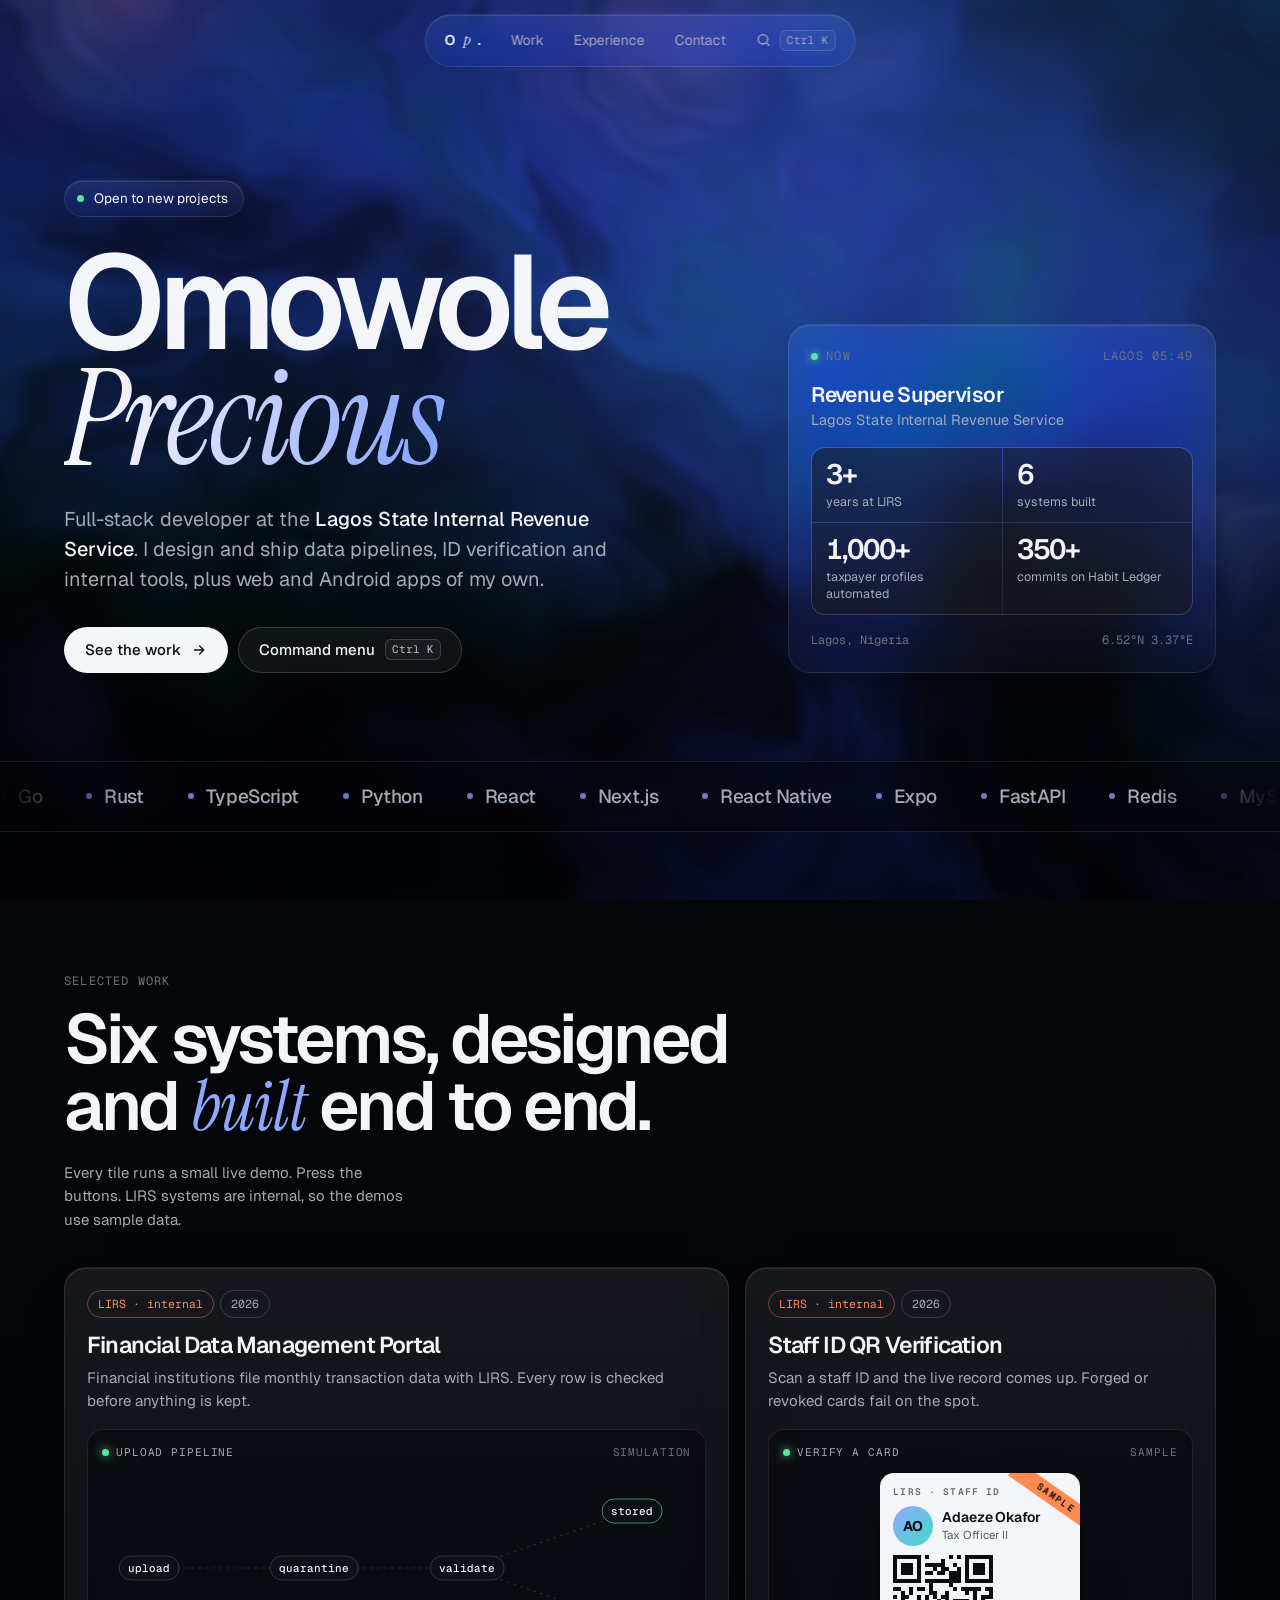
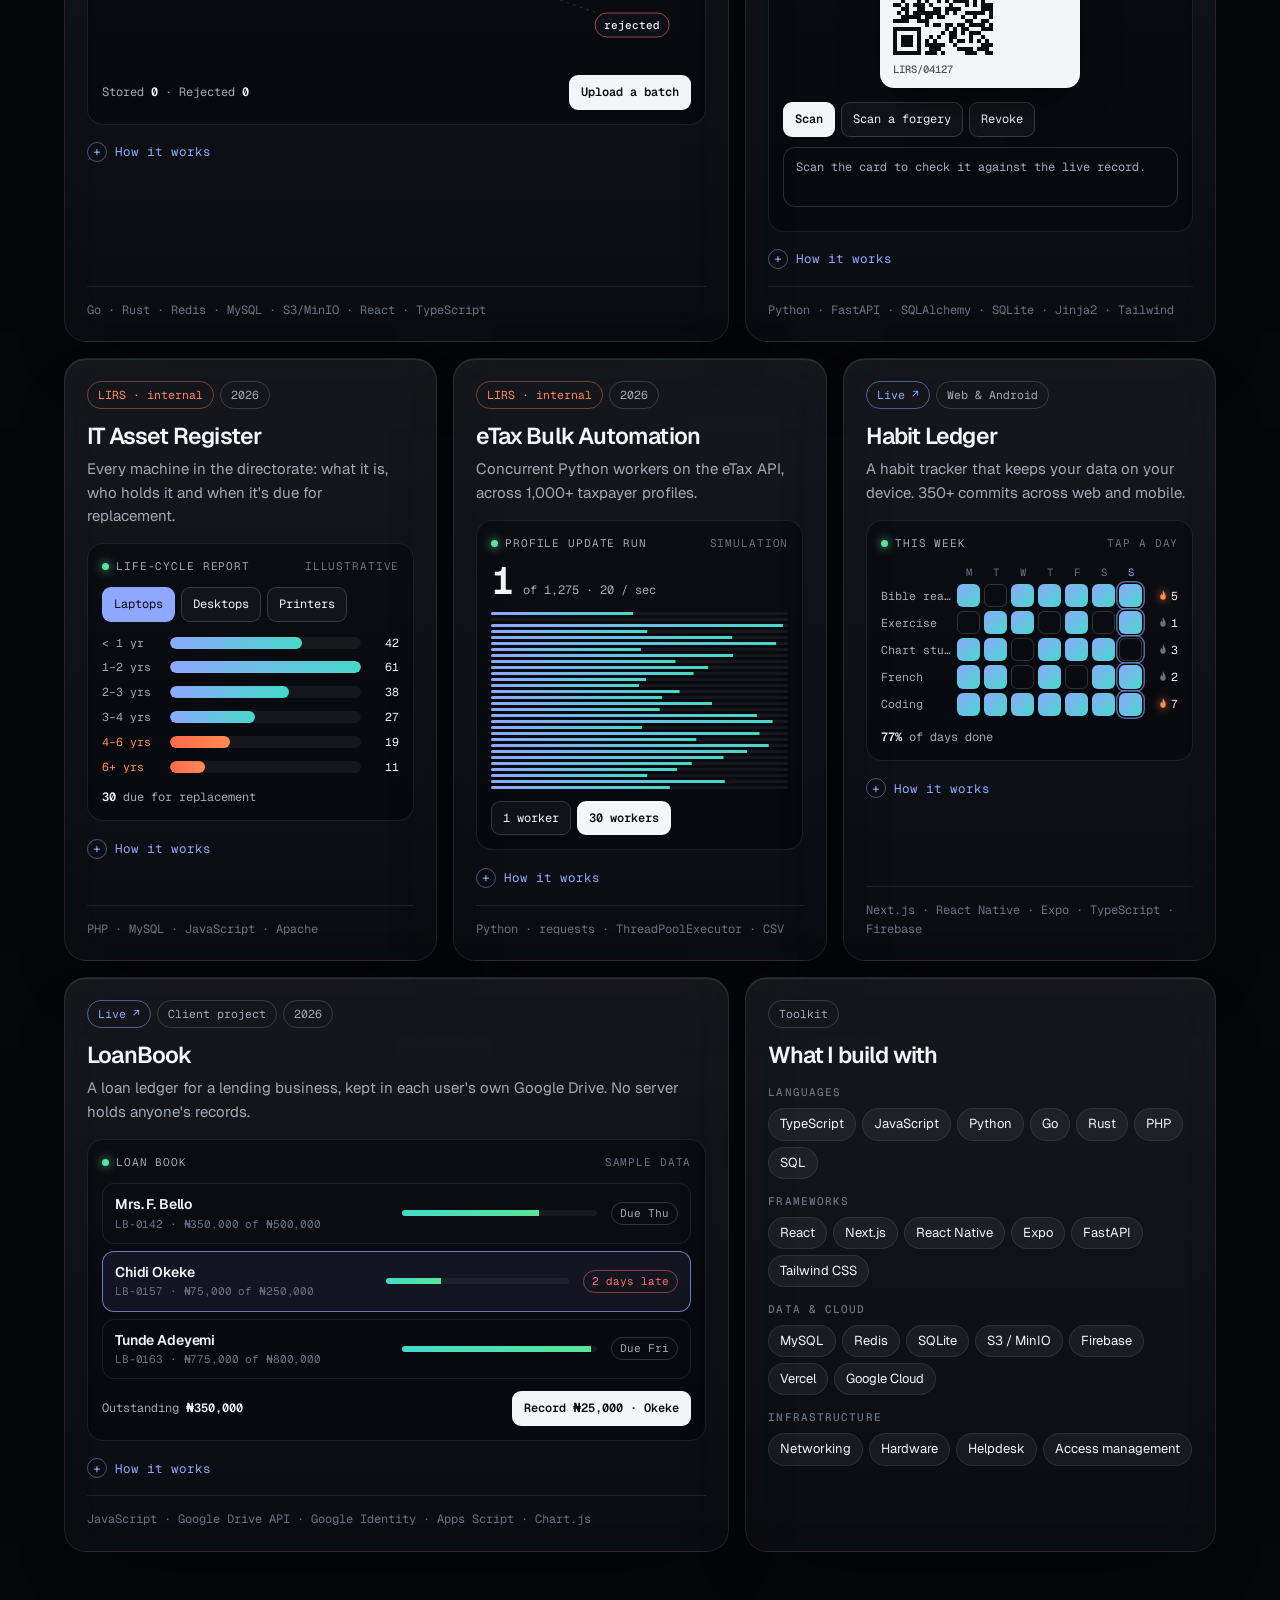
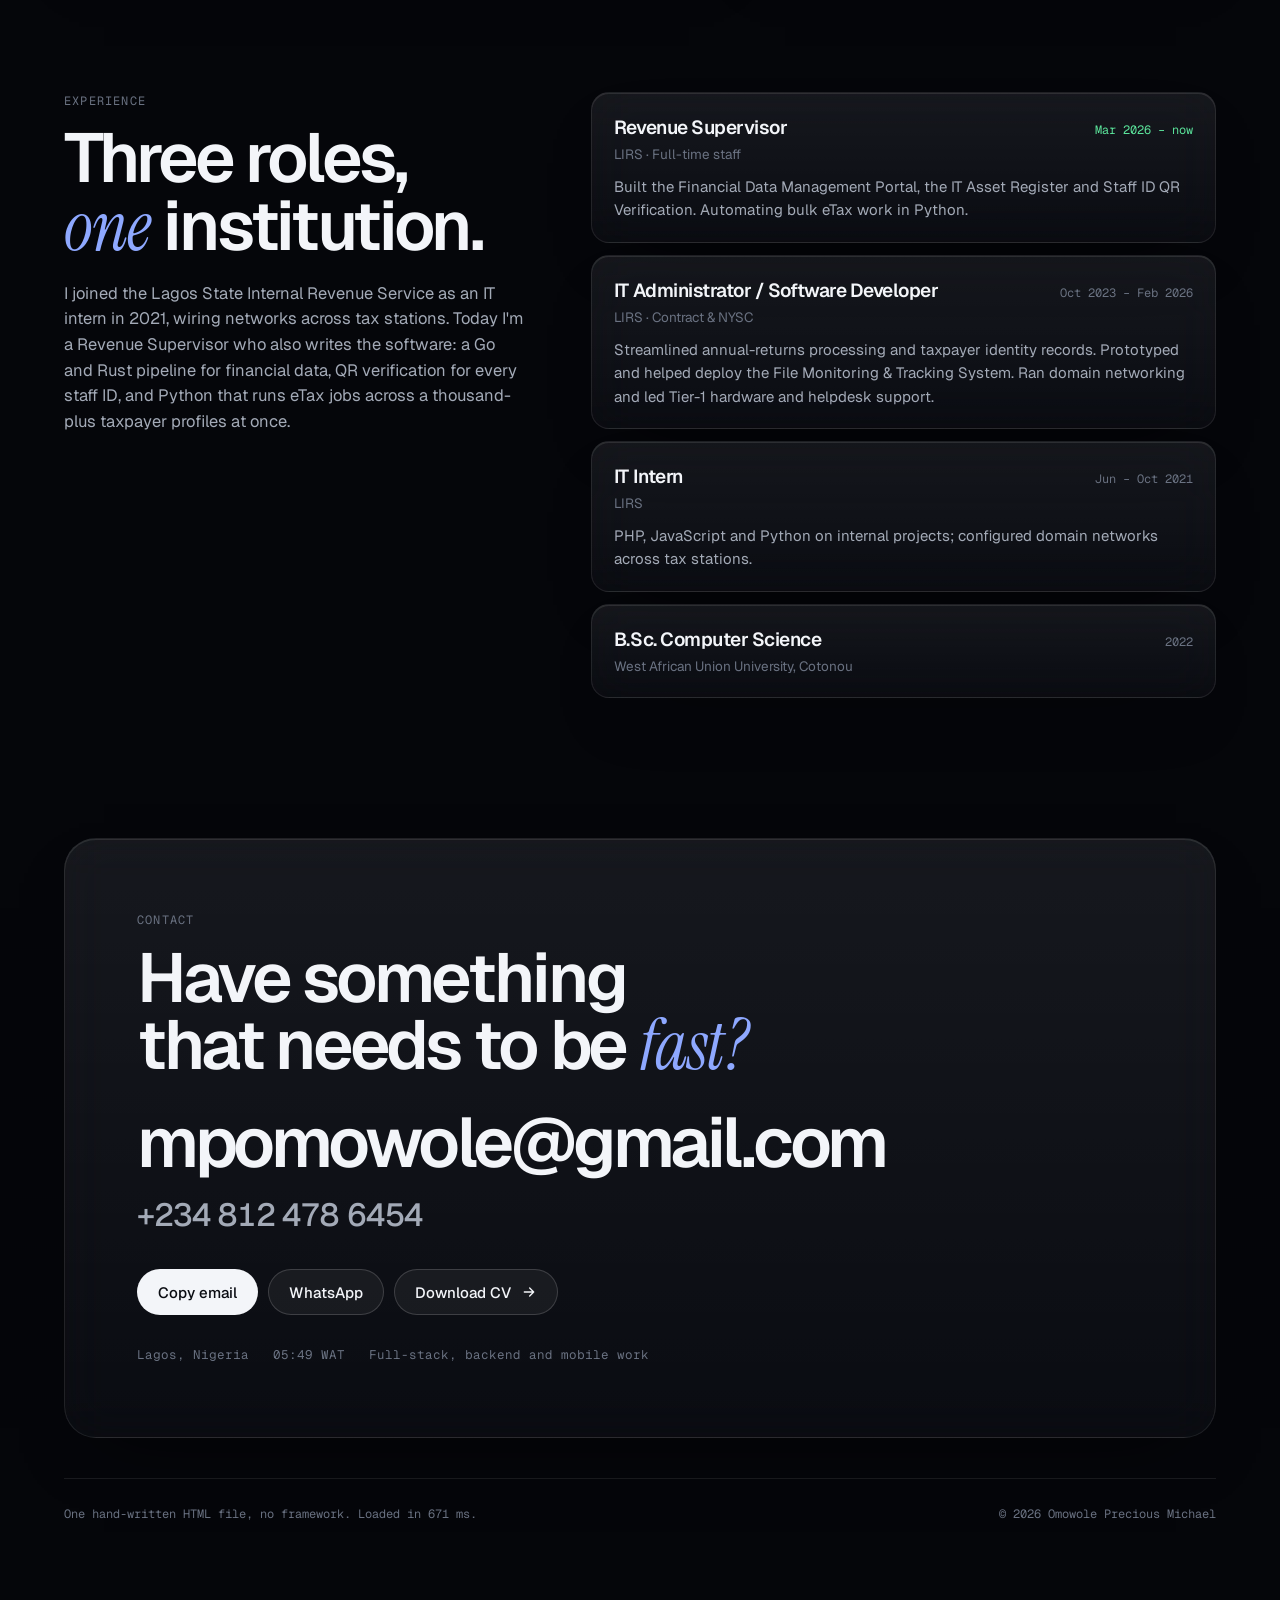
==== commit 14059012: "Show the same aurora on phones as on desktop The launch aurora was scaled to the viewport height, so" ====
--- a/index.html
+++ b/index.html
@@ -704,14 +704,14 @@
 #else
 precision mediump float;
 #endif
-uniform vec2 r;uniform float t;uniform vec2 m;uniform float s;
+uniform vec2 r;uniform float t;uniform vec2 m;uniform float s;uniform float u;
 float h(vec2 p){vec3 q=fract(vec3(p.xyx)*.1031);q+=dot(q,q.yzx+33.33);return fract((q.x+q.y)*q.z);}
 float n(vec2 p){vec2 i=floor(p),f=fract(p);f=f*f*(3.-2.*f);
 return mix(mix(h(i),h(i+vec2(1,0)),f.x),mix(h(i+vec2(0,1)),h(i+vec2(1,1)),f.x),f.y);}
 float fbm(vec2 p){float v=0.,a=.5;for(int i=0;i<5;i++){v+=a*n(p);p=p*2.03+vec2(1.7,9.2);a*=.5;}return v;}
 void main(){
   vec2 uv=gl_FragCoord.xy/r;
-  vec2 p=(gl_FragCoord.xy-.5*r)/r.y;
+  vec2 p=(gl_FragCoord.xy-.5*r)/u;
   float T=t*.045;
   vec2 q=vec2(fbm(p*1.3+vec2(0.,T)),fbm(p*1.3+vec2(5.2,1.3)-T));
   vec2 w=vec2(fbm(p*1.15+2.2*q+vec2(1.7,9.2)+T*1.2),fbm(p*1.15+2.2*q+vec2(8.3,2.8)-T*.8));
@@ -742,14 +742,23 @@
     const loc = gl.getAttribLocation(prog, "a");
     gl.enableVertexAttribArray(loc);
     gl.vertexAttribPointer(loc, 2, gl.FLOAT, false, 0, 0);
-    const uR = gl.getUniformLocation(prog, "r"), uT = gl.getUniformLocation(prog, "t"), uM = gl.getUniformLocation(prog, "m"), uS = gl.getUniformLocation(prog, "s");
-    const SCALE = 0.5;
+    const uR = gl.getUniformLocation(prog, "r"), uT = gl.getUniformLocation(prog, "t"), uM = gl.getUniformLocation(prog, "m"), uS = gl.getUniformLocation(prog, "s"), uU = gl.getUniformLocation(prog, "u");
+    // One pattern unit spans the viewport height on landscape screens (exactly the launch look on desktop)
+    // and 90% of the width on portrait ones, so a phone shows the same sweep of swirls as a desktop instead
+    // of a thin zoomed-in slice. Render density follows the pattern (450 render pixels per unit, the launch
+    // desktop density), so the softness matches on every screen.
+    const PX_PER_UNIT = 450;
+    const dpr = Math.min(window.devicePixelRatio || 1, 3);
+    let L = 1, unit = PX_PER_UNIT;
     let mx = 0.35, my = 0.25, tx = mx, ty = my, drawn = false;
     const t0 = performance.now();
     function size() {
       const cw = c.clientWidth || innerWidth, ch = c.clientHeight || innerHeight;
-      const w = Math.max(1, Math.round(cw * SCALE)), h = Math.max(1, Math.round(ch * SCALE));
+      L = Math.min(ch, cw * 0.9);
+      const k = Math.min(dpr, Math.max(0.5, PX_PER_UNIT / L));
+      const w = Math.max(1, Math.round(cw * k)), h = Math.max(1, Math.round(ch * k));
       if (c.width !== w || c.height !== h) { c.width = w; c.height = h; gl.viewport(0, 0, w, h); }
+      unit = L * (w / cw);
       drawn = false;
     }
     size();
@@ -757,8 +766,8 @@
     addEventListener("scroll", () => { drawn = false; wake(); }, { passive: true });
     addEventListener("pointermove", (e) => {
       const cw = c.clientWidth || innerWidth, ch = c.clientHeight || innerHeight;
-      tx = (e.clientX - cw / 2) / ch;
-      ty = -(e.clientY - ch / 2) / ch;
+      tx = (e.clientX - cw / 2) / L;
+      ty = -(e.clientY - ch / 2) / L;
       wake();
     }, { passive: true });
     loops.add({
@@ -767,6 +776,7 @@
       tick(dt, now) {
         mx += (tx - mx) * 0.05; my += (ty - my) * 0.05;
         gl.uniform2f(uR, c.width, c.height);
+        gl.uniform1f(uU, unit);
         gl.uniform1f(uT, reduce ? 24 : (now - t0) / 1000);
         gl.uniform2f(uM, mx, my);
         gl.uniform1f(uS, Math.min(1, scrollY / (innerHeight * 1.1)));
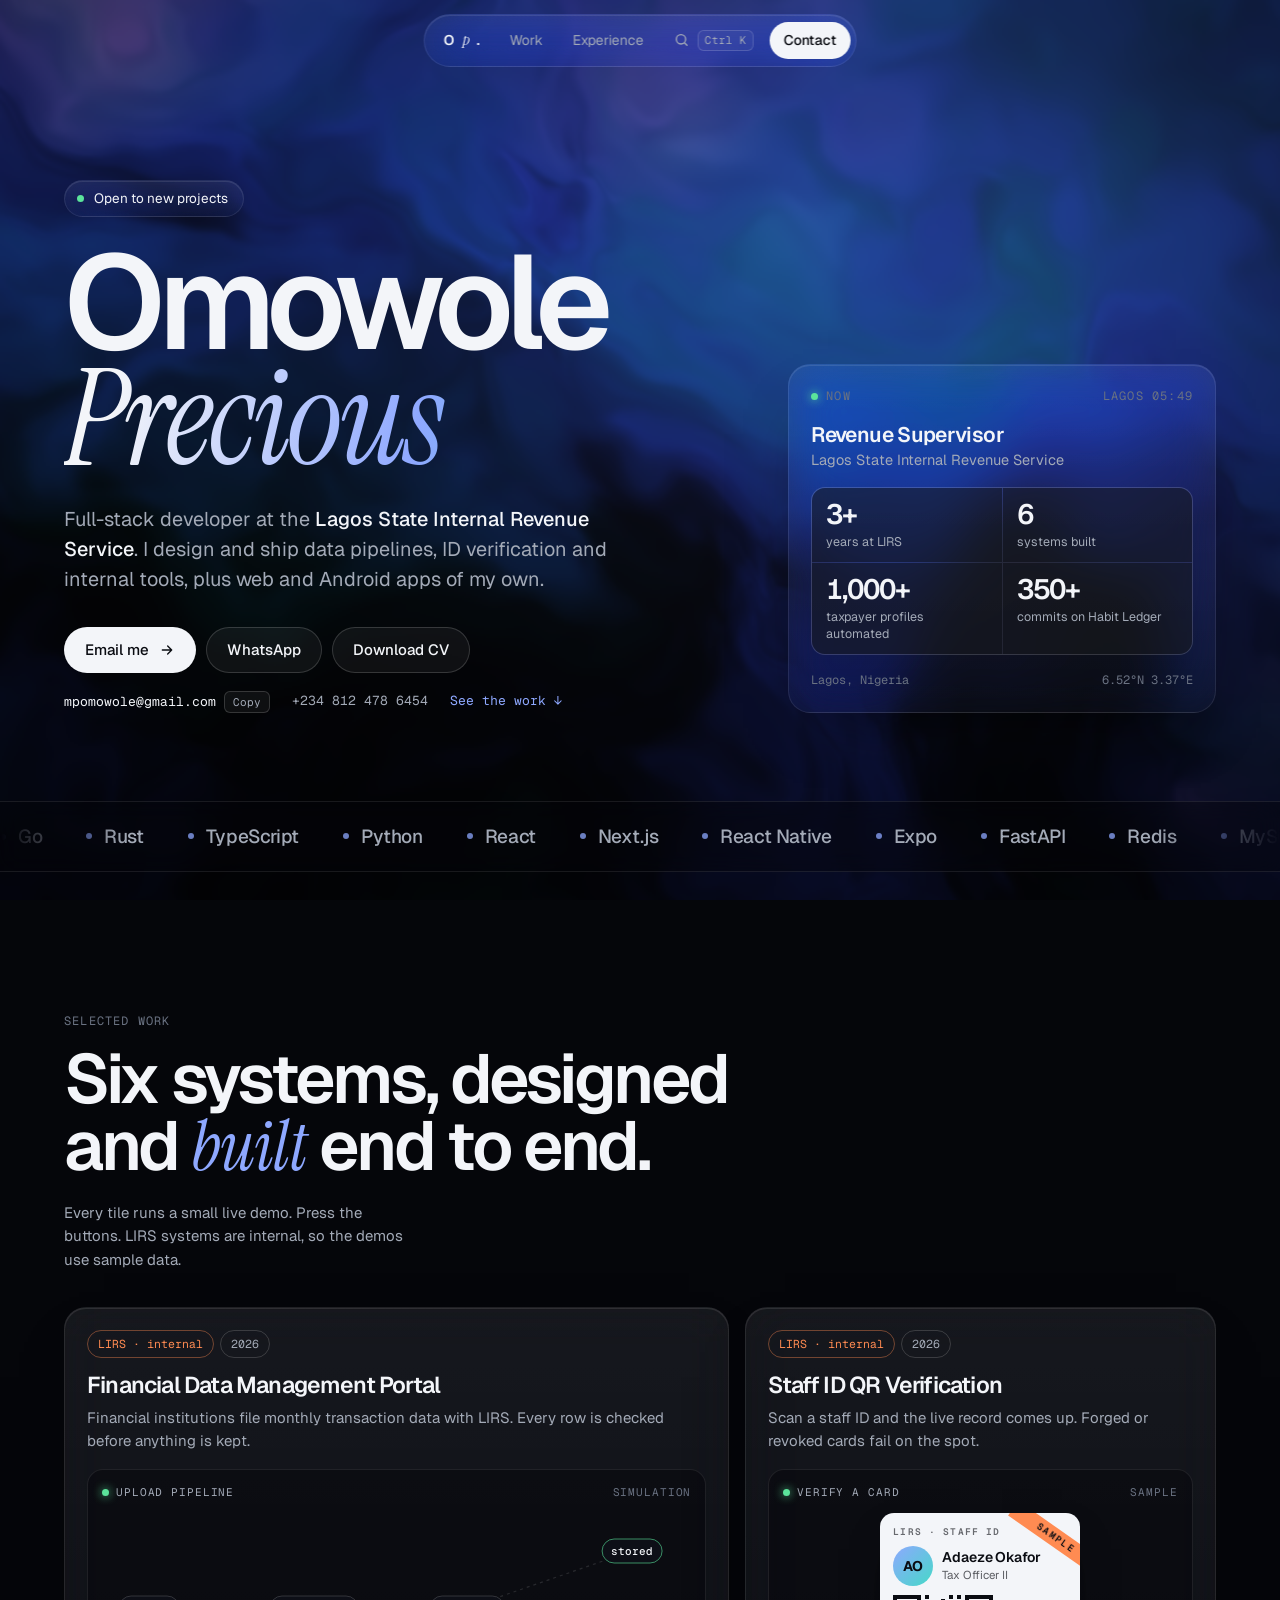
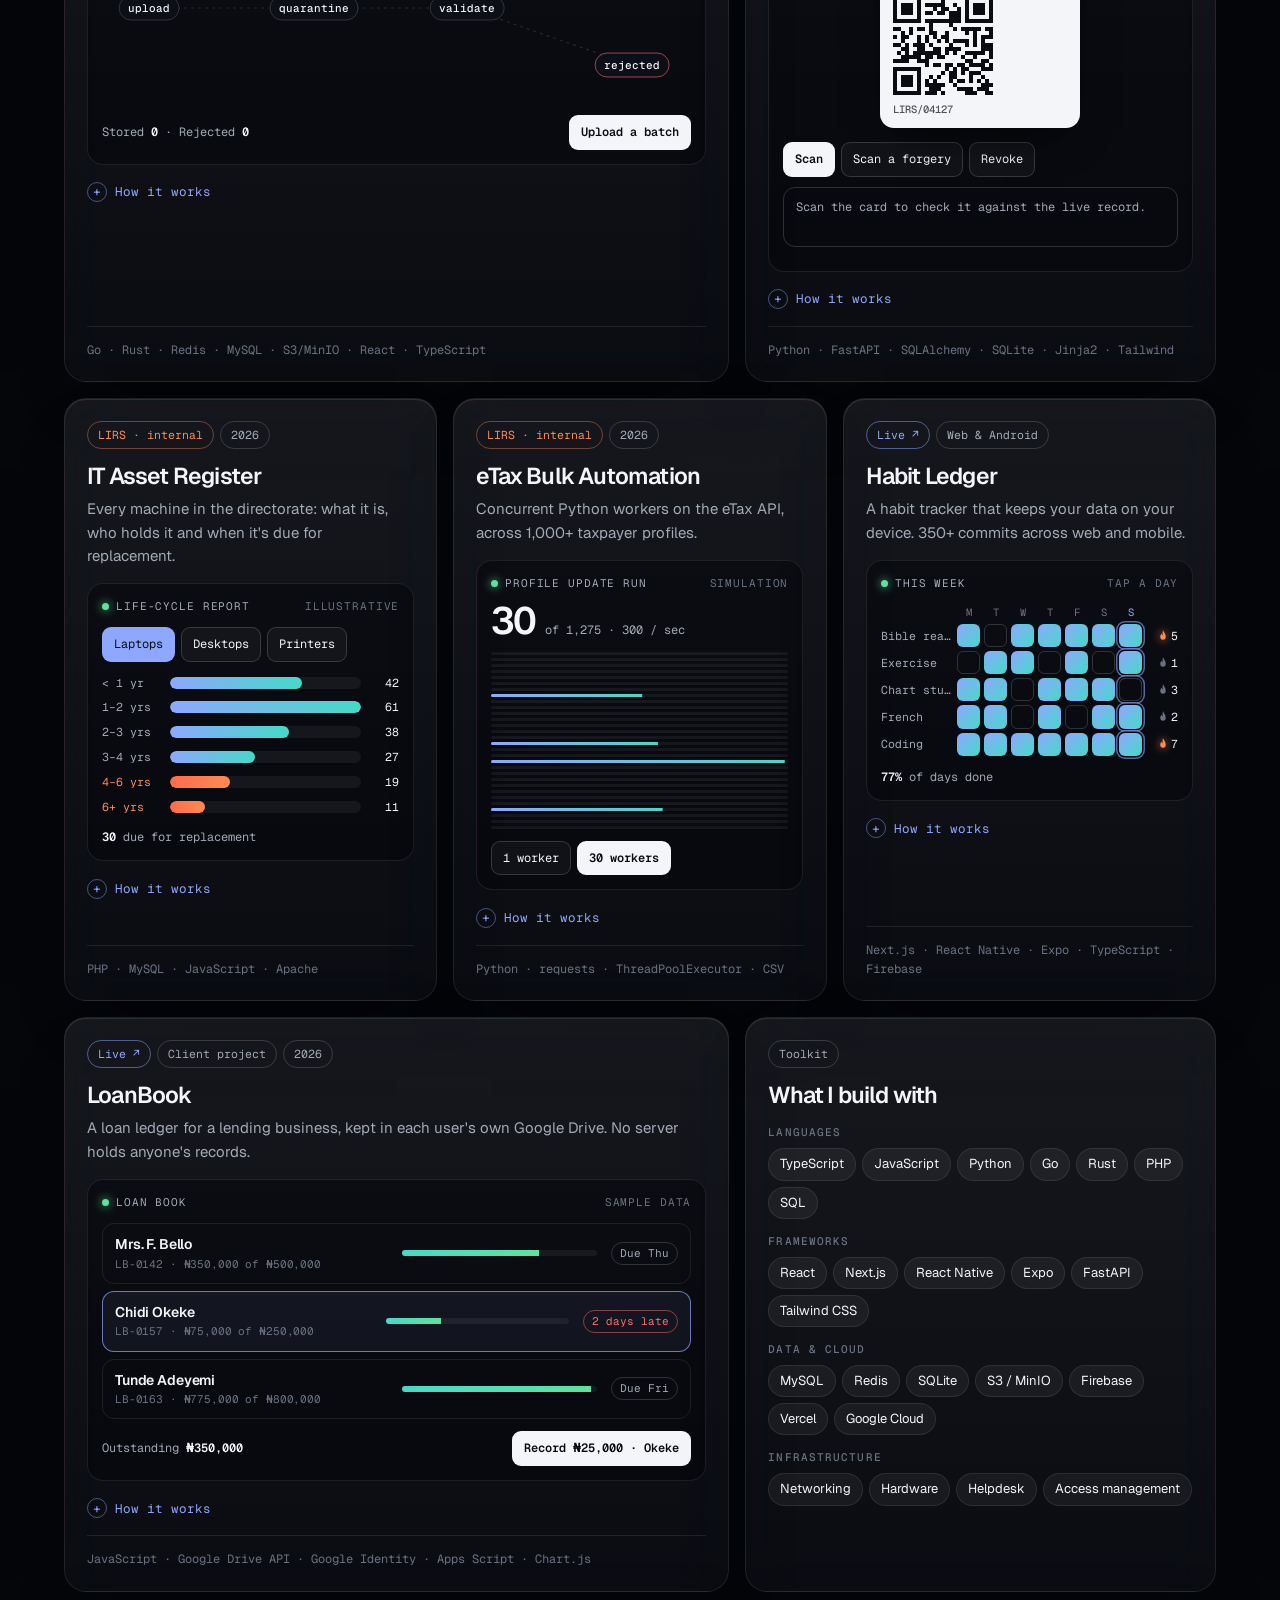
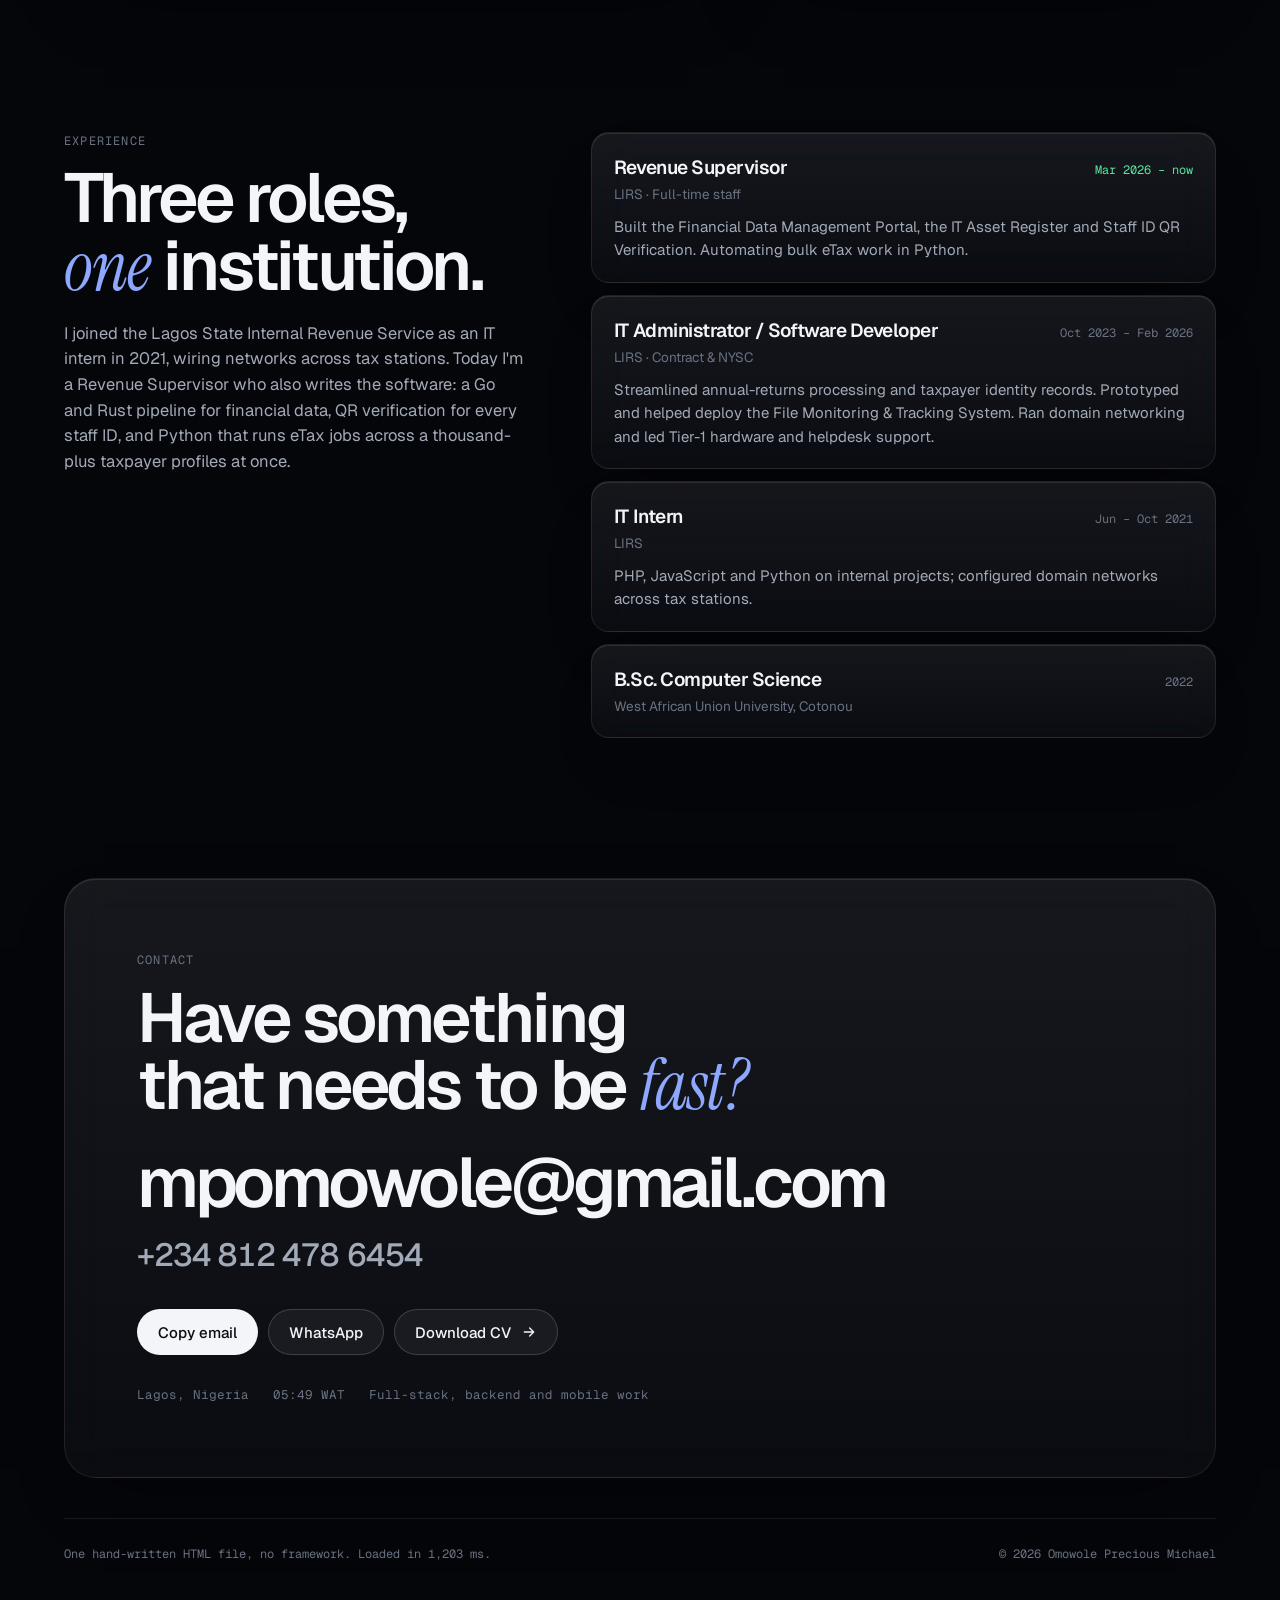
==== commit 8a232f80: "Put contact up front - Hero actions are now Email me, WhatsApp and Download CV, with the   email (pl" ====
--- a/index.html
+++ b/index.html
@@ -126,6 +126,15 @@
 .lead { margin-top: 28px; max-width: 46ch; font-size: clamp(17px, 1.55vw, 20px); line-height: 1.5; color: var(--muted); }
 .lead strong { color: var(--fg); font-weight: 500; }
 .cta { margin-top: 32px; display: flex; flex-wrap: wrap; gap: 10px; }
+.reach { margin-top: 18px; display: flex; flex-wrap: wrap; align-items: center; gap: 10px 22px; font-family: var(--mono); font-size: 13px; color: var(--muted); }
+.reach-item { display: inline-flex; align-items: center; gap: 8px; color: var(--muted); text-decoration: none; white-space: nowrap; }
+a.reach-item:hover { color: var(--fg); }
+#hero-email { color: var(--fg); user-select: all; }
+.reach-copy { font: 11px var(--mono); color: var(--muted); background: rgba(255, 255, 255, 0.05); border: 1px solid var(--line-2); border-radius: 6px; padding: 3px 8px; cursor: pointer; transition: color 0.15s, border-color 0.15s; }
+.reach-copy:hover { color: var(--fg); border-color: rgba(142, 168, 255, 0.6); }
+.reach-work { color: var(--accent); }
+.nav a.nav-cta { background: var(--fg); color: var(--ink); font-weight: 500; }
+.nav a.nav-cta:hover { background: #fff; color: var(--ink); }
 .btn {
   display: inline-flex; align-items: center; gap: 10px; height: 46px; padding: 0 20px;
   border-radius: 999px; border: 1px solid var(--line-2); background: rgba(255, 255, 255, 0.05);
@@ -389,9 +398,9 @@
 <nav class="nav glass" aria-label="Main">
   <a class="mark" href="#top">O<span>p</span>.</a>
   <a href="#work">Work</a>
-  <a href="#experience">Experience</a>
-  <a class="hide-sm" href="#contact">Contact</a>
+  <a class="hide-sm" href="#experience">Experience</a>
   <button type="button" data-cmdk aria-label="Open command menu"><svg aria-hidden="true"><use href="#search"/></svg><kbd class="kbd-mod">⌘K</kbd></button>
+  <a class="nav-cta" href="#contact">Contact</a>
 </nav>
 
 <header class="hero wrap" id="top">
@@ -401,8 +410,14 @@
       <h1 class="rise d1" aria-label="Omowole Precious"><span>Omowole</span><span class="l2">Precious</span></h1>
       <p class="lead rise d2">Full-stack developer at the <strong>Lagos State Internal Revenue Service</strong>. I design and ship data pipelines, ID verification and internal tools, plus web and Android apps of my own.</p>
       <div class="cta rise d3">
-        <a class="btn primary" href="#work">See the work <svg aria-hidden="true"><use href="#arrow"/></svg></a>
-        <button class="btn" type="button" data-cmdk>Command menu <kbd class="kbd-mod">⌘K</kbd></button>
+        <a class="btn primary" href="mailto:mpomowole@gmail.com">Email me <svg aria-hidden="true"><use href="#arrow"/></svg></a>
+        <a class="btn" href="https://wa.me/2348124786454" target="_blank" rel="noopener">WhatsApp</a>
+        <a class="btn" href="Omowole_Precious_CV.pdf" target="_blank" rel="noopener">Download CV</a>
+      </div>
+      <div class="reach rise d4">
+        <span class="reach-item"><span id="hero-email">mpomowole@gmail.com</span><button class="reach-copy" id="hero-copy" type="button">Copy</button></span>
+        <a class="reach-item" href="tel:+2348124786454">+234 812 478 6454</a>
+        <a class="reach-item reach-work" href="#work">See the work ↓</a>
       </div>
     </div>
     <aside class="now glass rise d4" aria-label="Right now">
@@ -1062,6 +1077,7 @@
   }
   const copyEmail = () => copyText("mpomowole@gmail.com", "#email", $("#copy"), "Copy email");
   $("#copy").addEventListener("click", copyEmail);
+  $("#hero-copy").addEventListener("click", (e) => copyText("mpomowole@gmail.com", "#hero-email", e.currentTarget, "Copy"));
 
   /* ---------- command menu ---------- */
   (() => {
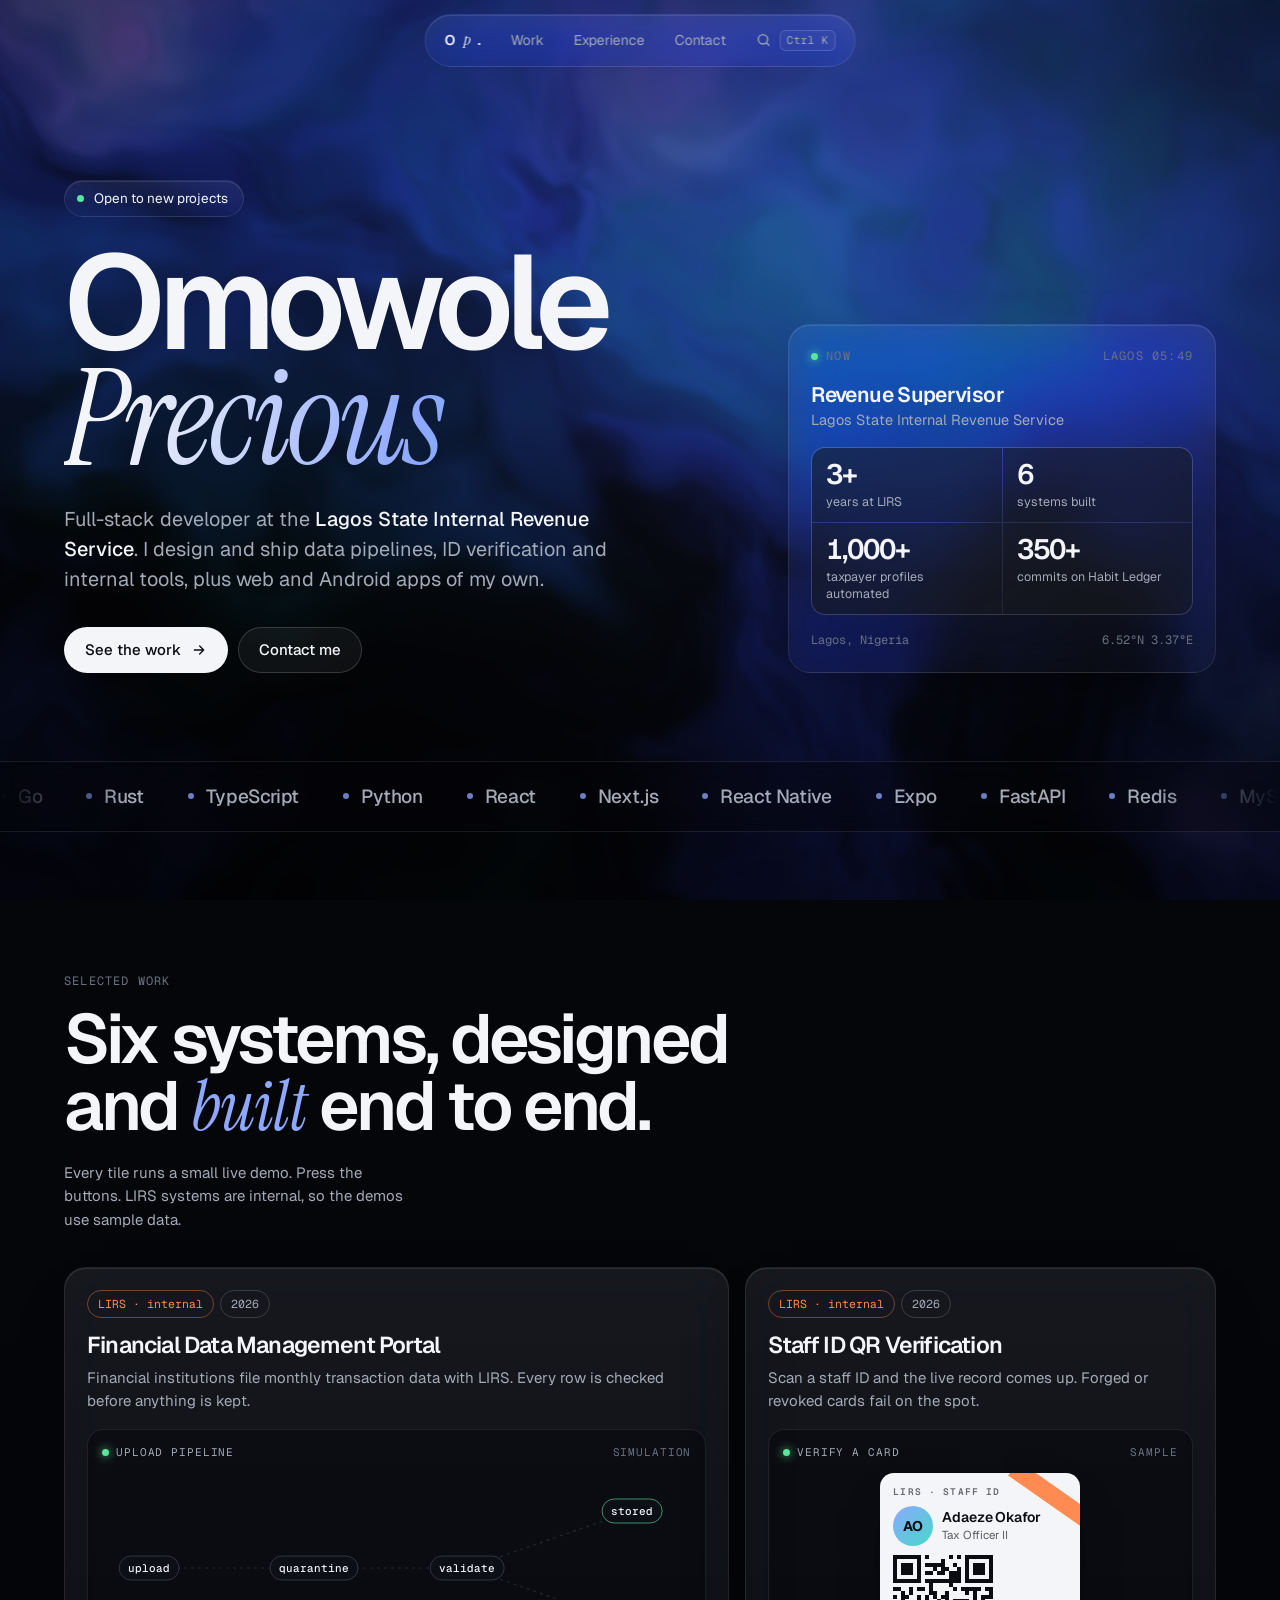
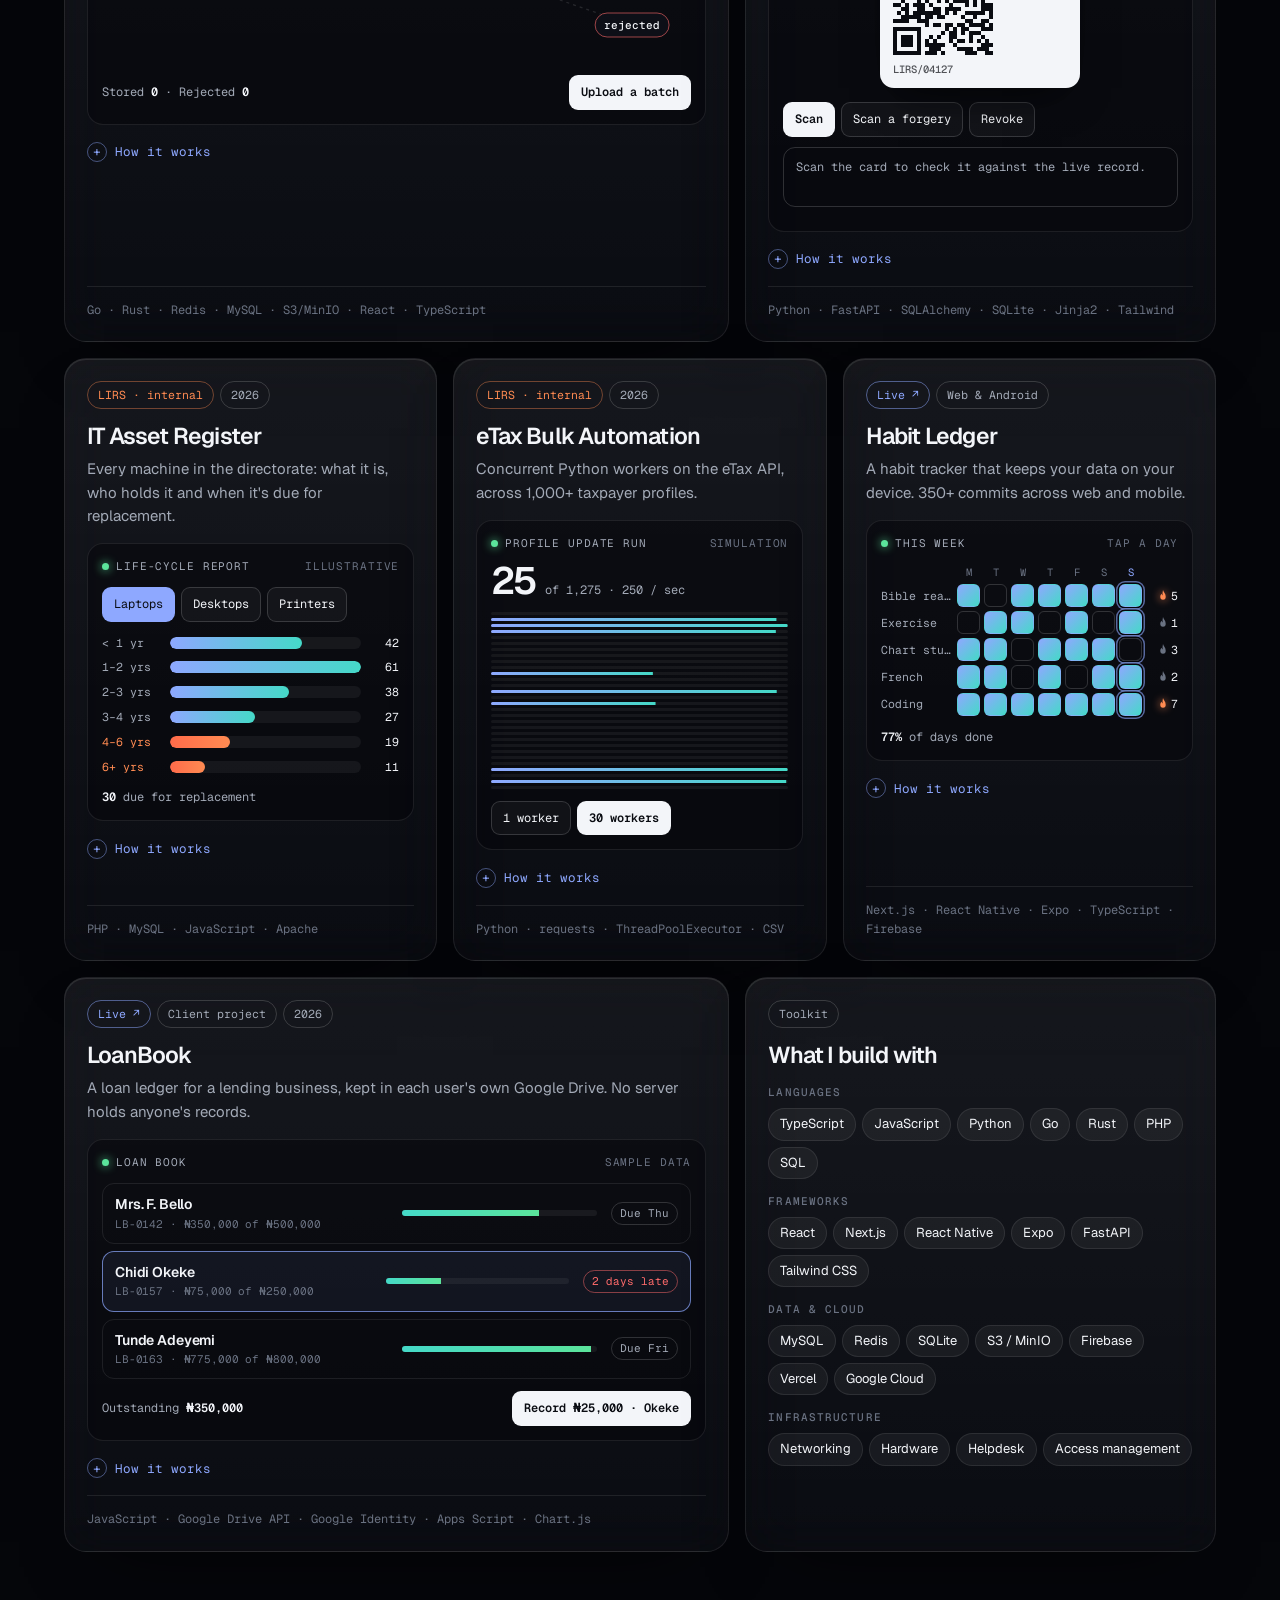
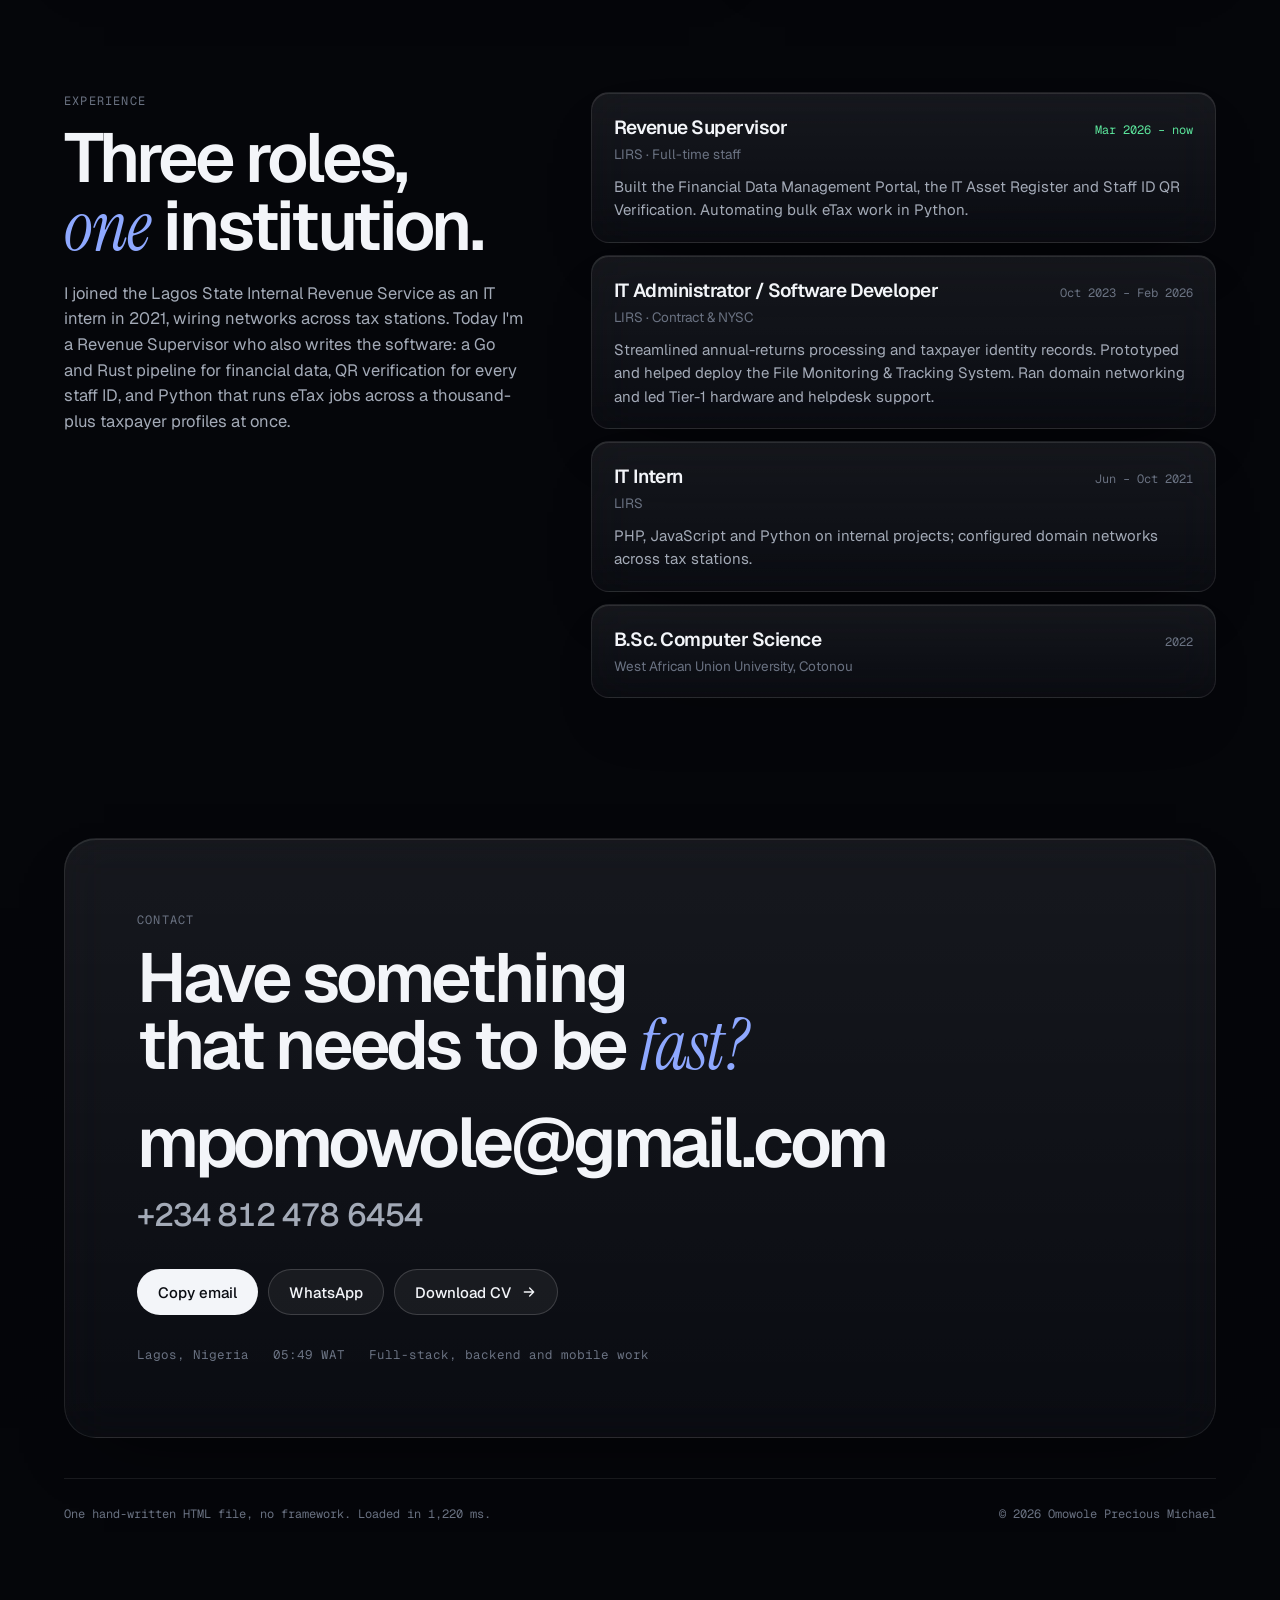
==== commit c5781bd2: "Calm the hero: See the work + Contact me Back to two hero buttons. Contact me (styled like the old c" ====
--- a/index.html
+++ b/index.html
@@ -126,15 +126,6 @@
 .lead { margin-top: 28px; max-width: 46ch; font-size: clamp(17px, 1.55vw, 20px); line-height: 1.5; color: var(--muted); }
 .lead strong { color: var(--fg); font-weight: 500; }
 .cta { margin-top: 32px; display: flex; flex-wrap: wrap; gap: 10px; }
-.reach { margin-top: 18px; display: flex; flex-wrap: wrap; align-items: center; gap: 10px 22px; font-family: var(--mono); font-size: 13px; color: var(--muted); }
-.reach-item { display: inline-flex; align-items: center; gap: 8px; color: var(--muted); text-decoration: none; white-space: nowrap; }
-a.reach-item:hover { color: var(--fg); }
-#hero-email { color: var(--fg); user-select: all; }
-.reach-copy { font: 11px var(--mono); color: var(--muted); background: rgba(255, 255, 255, 0.05); border: 1px solid var(--line-2); border-radius: 6px; padding: 3px 8px; cursor: pointer; transition: color 0.15s, border-color 0.15s; }
-.reach-copy:hover { color: var(--fg); border-color: rgba(142, 168, 255, 0.6); }
-.reach-work { color: var(--accent); }
-.nav a.nav-cta { background: var(--fg); color: var(--ink); font-weight: 500; }
-.nav a.nav-cta:hover { background: #fff; color: var(--ink); }
 .btn {
   display: inline-flex; align-items: center; gap: 10px; height: 46px; padding: 0 20px;
   border-radius: 999px; border: 1px solid var(--line-2); background: rgba(255, 255, 255, 0.05);
@@ -399,8 +390,8 @@
   <a class="mark" href="#top">O<span>p</span>.</a>
   <a href="#work">Work</a>
   <a class="hide-sm" href="#experience">Experience</a>
+  <a href="#contact">Contact</a>
   <button type="button" data-cmdk aria-label="Open command menu"><svg aria-hidden="true"><use href="#search"/></svg><kbd class="kbd-mod">⌘K</kbd></button>
-  <a class="nav-cta" href="#contact">Contact</a>
 </nav>
 
 <header class="hero wrap" id="top">
@@ -410,14 +401,8 @@
       <h1 class="rise d1" aria-label="Omowole Precious"><span>Omowole</span><span class="l2">Precious</span></h1>
       <p class="lead rise d2">Full-stack developer at the <strong>Lagos State Internal Revenue Service</strong>. I design and ship data pipelines, ID verification and internal tools, plus web and Android apps of my own.</p>
       <div class="cta rise d3">
-        <a class="btn primary" href="mailto:mpomowole@gmail.com">Email me <svg aria-hidden="true"><use href="#arrow"/></svg></a>
-        <a class="btn" href="https://wa.me/2348124786454" target="_blank" rel="noopener">WhatsApp</a>
-        <a class="btn" href="Omowole_Precious_CV.pdf" target="_blank" rel="noopener">Download CV</a>
-      </div>
-      <div class="reach rise d4">
-        <span class="reach-item"><span id="hero-email">mpomowole@gmail.com</span><button class="reach-copy" id="hero-copy" type="button">Copy</button></span>
-        <a class="reach-item" href="tel:+2348124786454">+234 812 478 6454</a>
-        <a class="reach-item reach-work" href="#work">See the work ↓</a>
+        <a class="btn primary" href="#work">See the work <svg aria-hidden="true"><use href="#arrow"/></svg></a>
+        <a class="btn" href="#contact">Contact me</a>
       </div>
     </div>
     <aside class="now glass rise d4" aria-label="Right now">
@@ -1077,7 +1062,6 @@
   }
   const copyEmail = () => copyText("mpomowole@gmail.com", "#email", $("#copy"), "Copy email");
   $("#copy").addEventListener("click", copyEmail);
-  $("#hero-copy").addEventListener("click", (e) => copyText("mpomowole@gmail.com", "#hero-email", e.currentTarget, "Copy"));
 
   /* ---------- command menu ---------- */
   (() => {
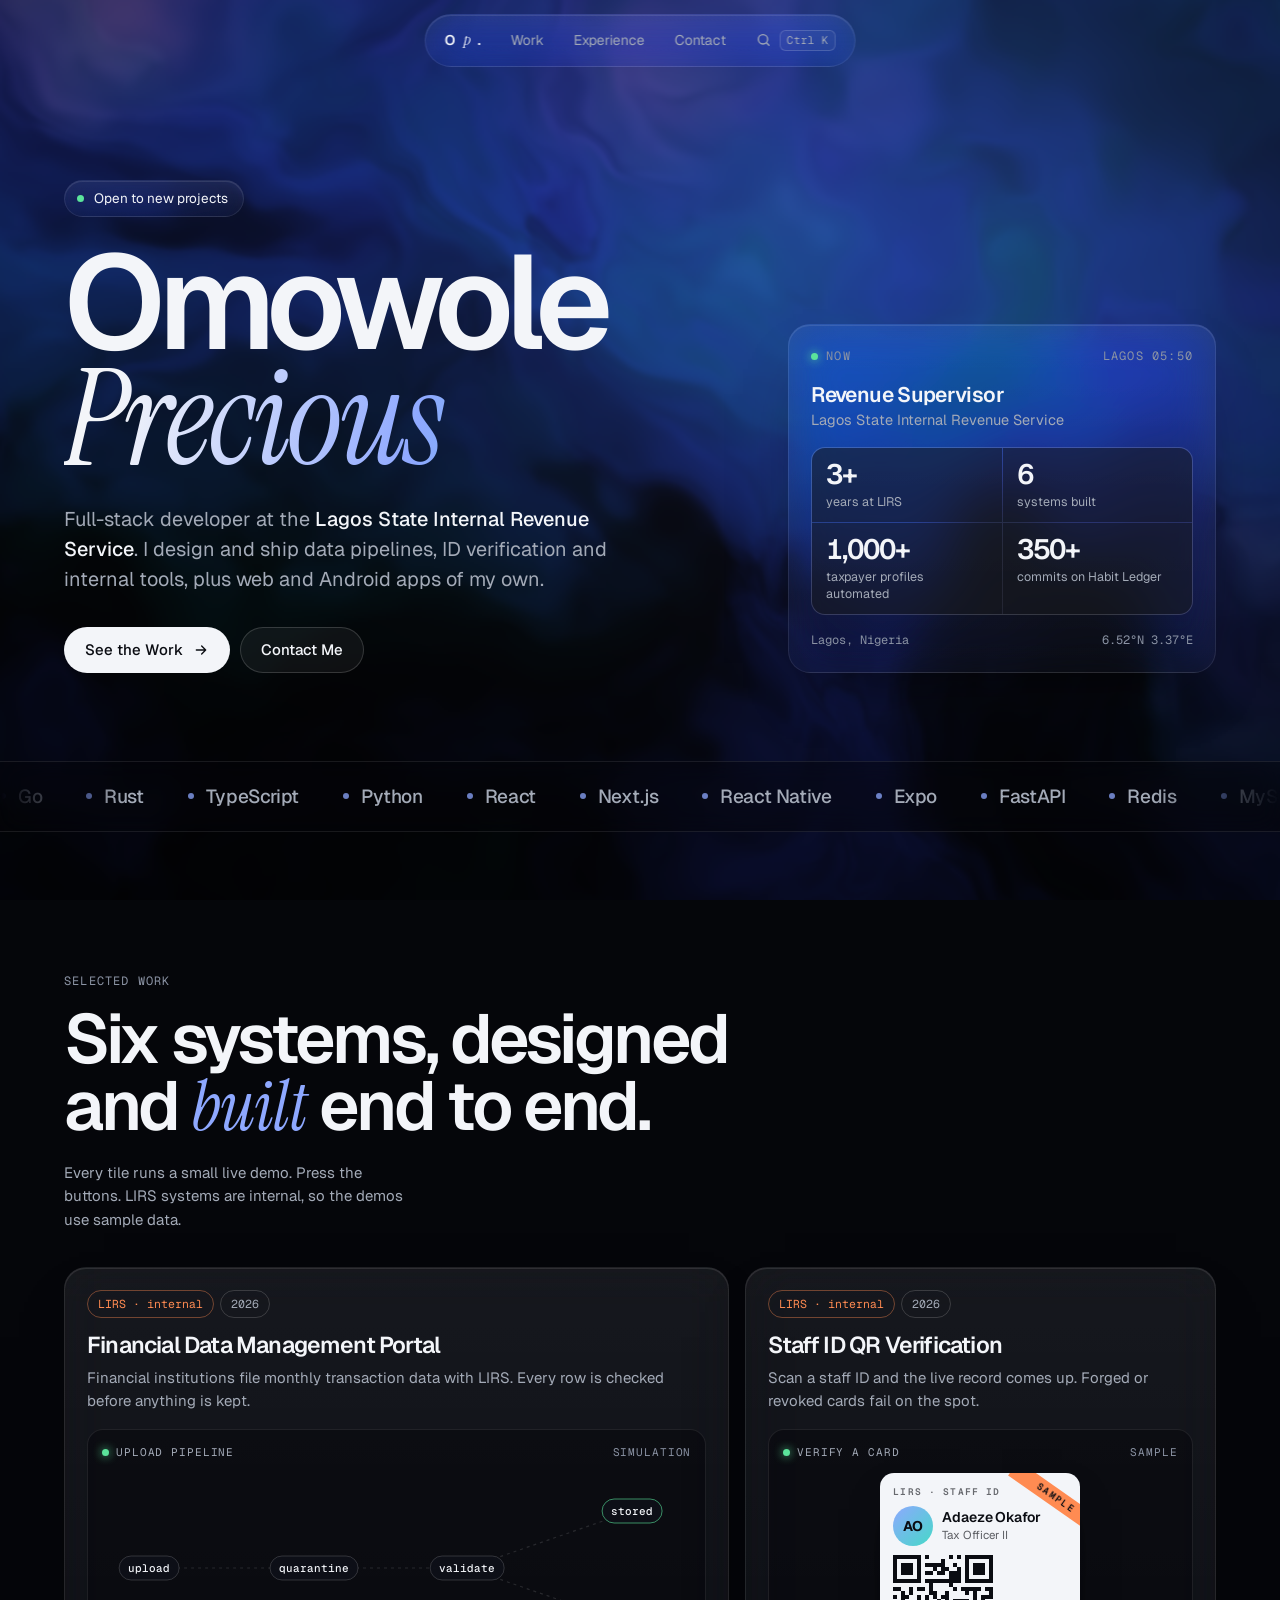
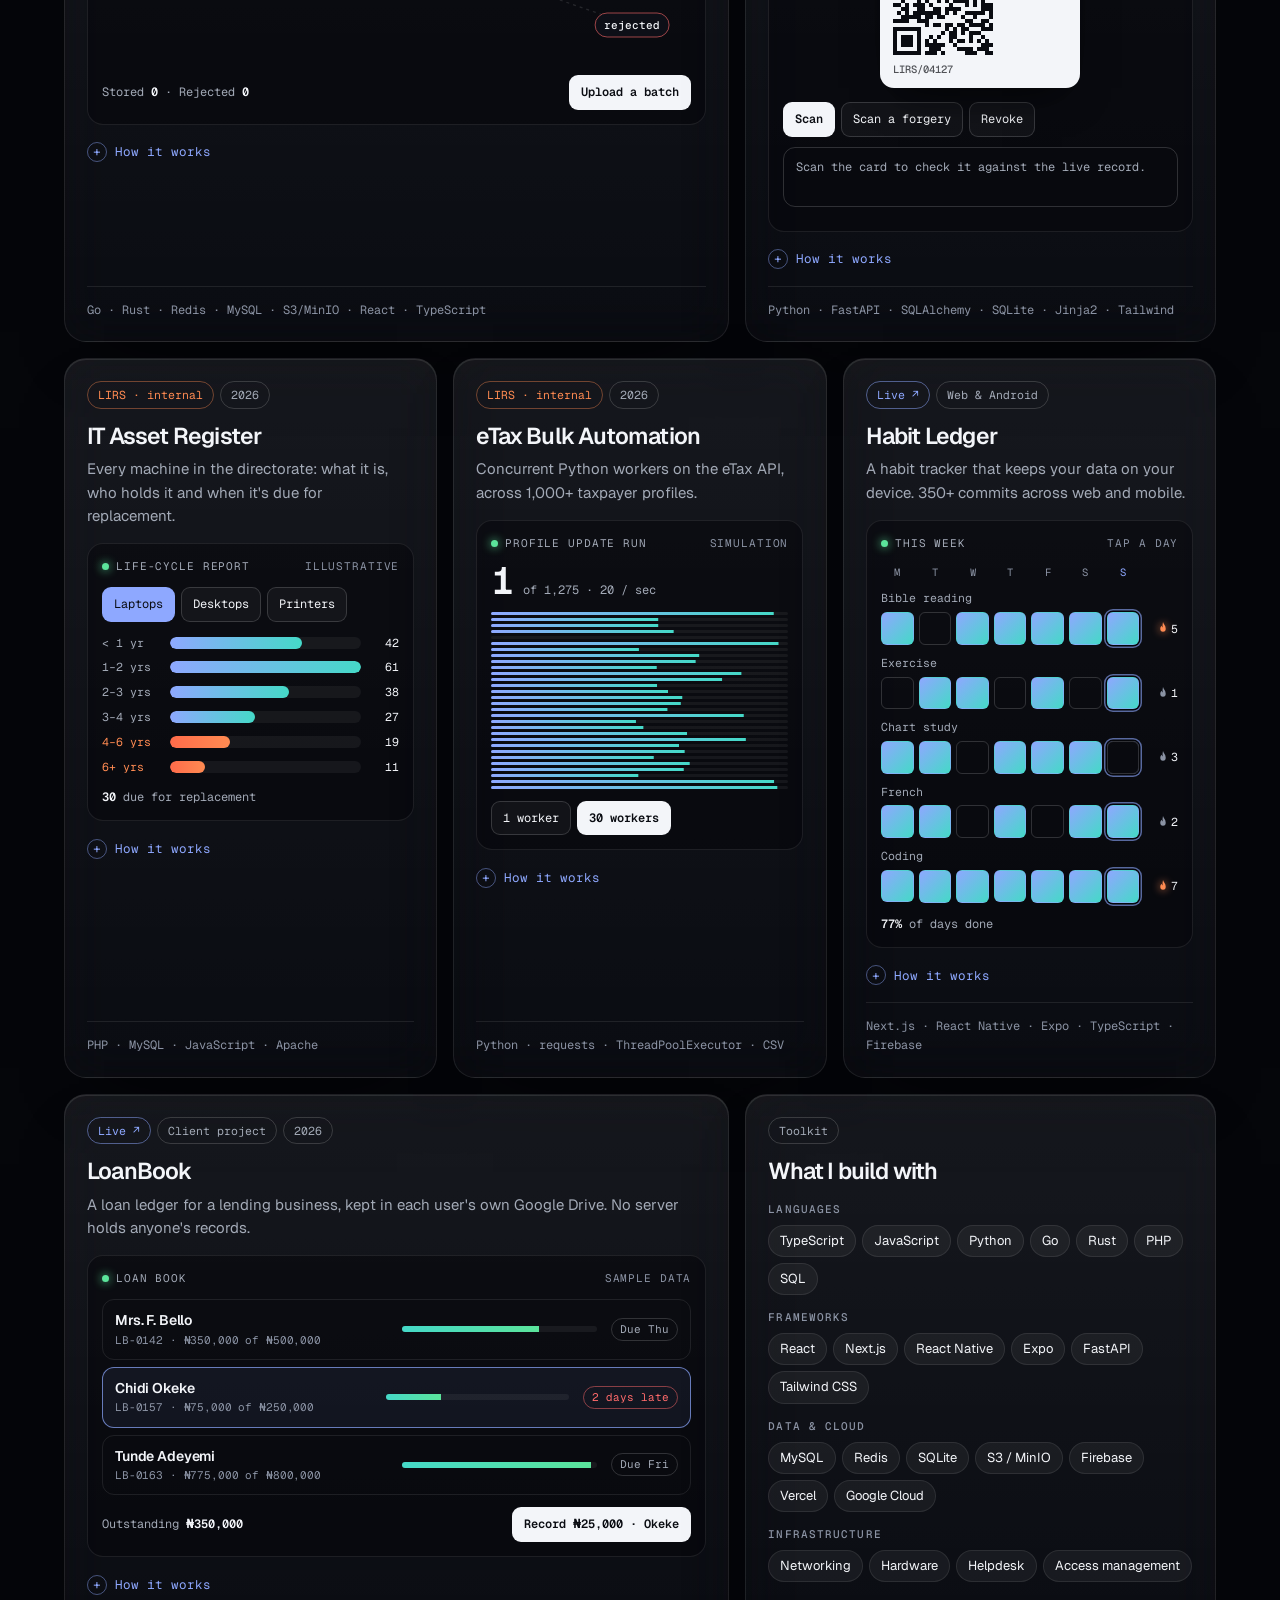
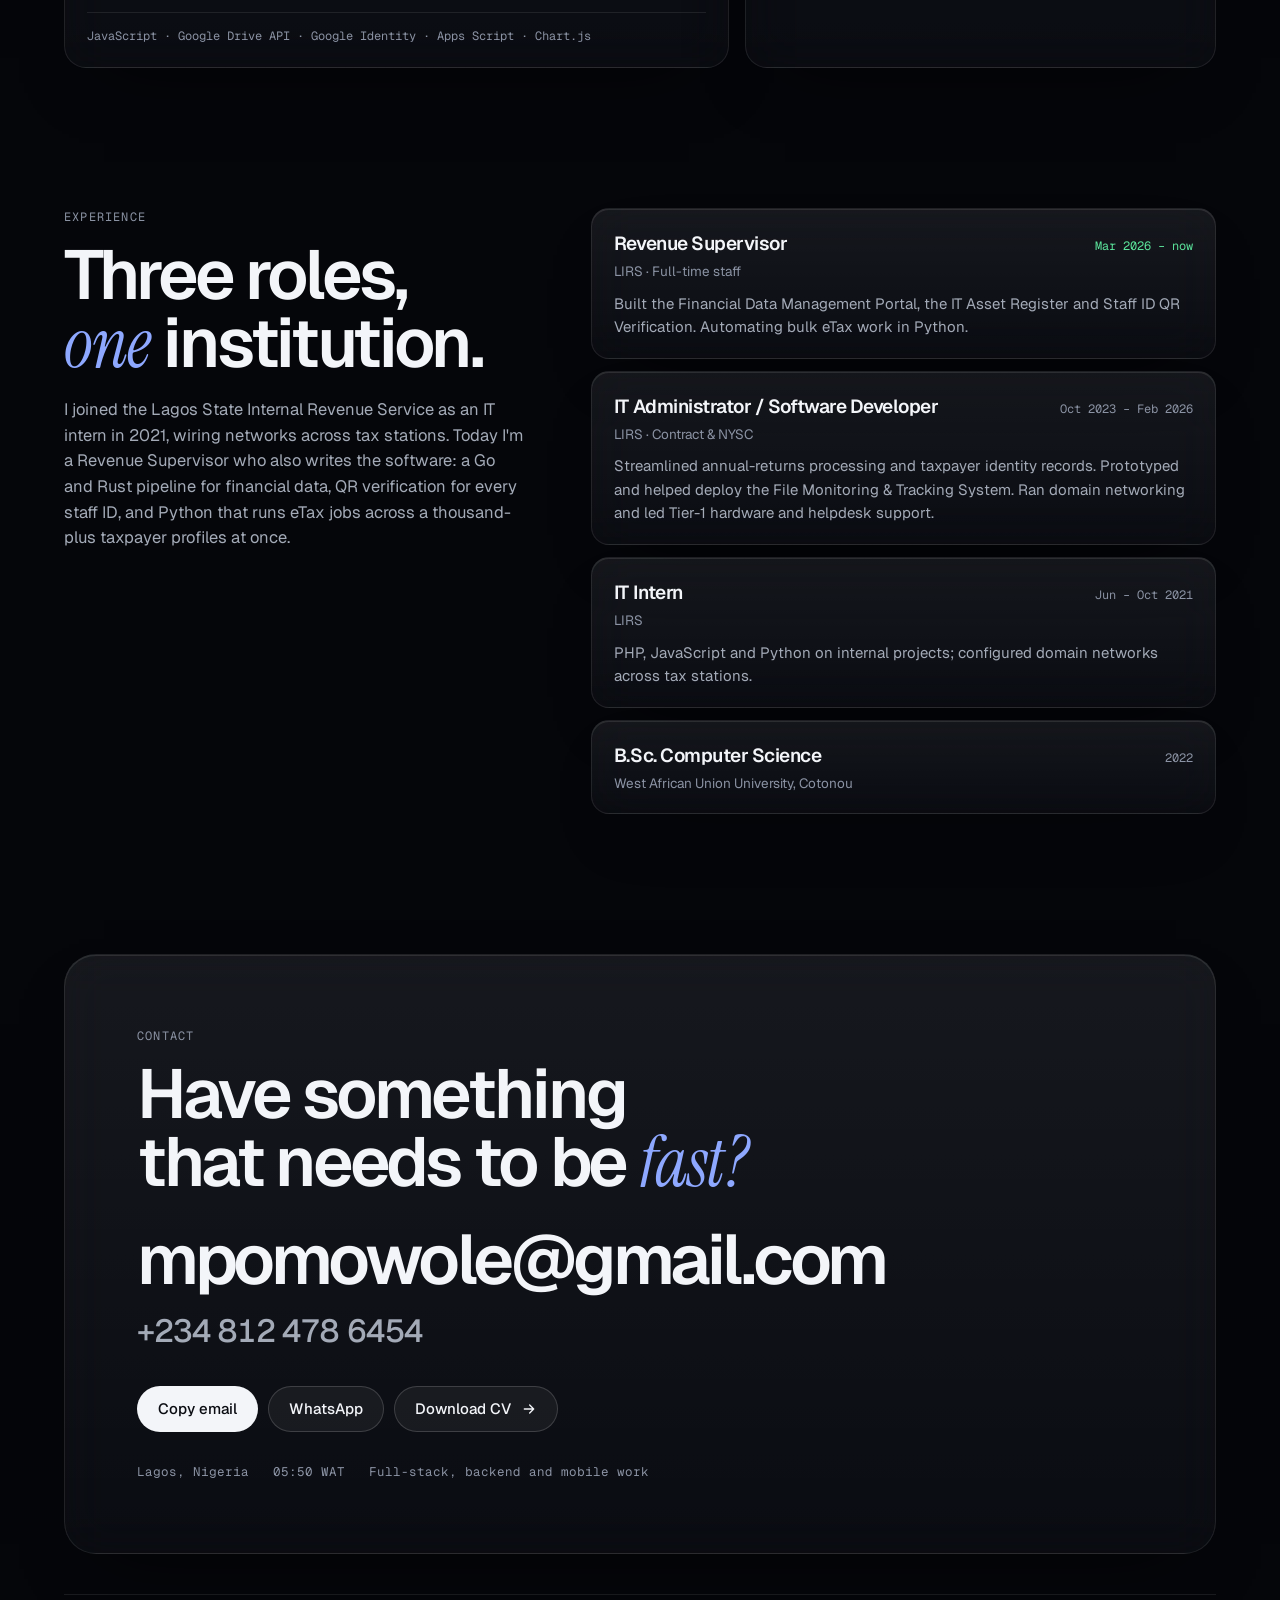
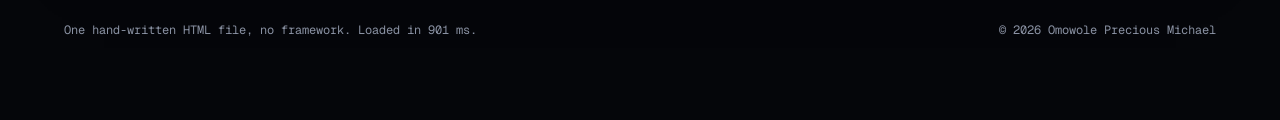
==== commit 34f0942c: "QA pass: accessibility, share preview, 404, SEO - Buttons read "See the Work" and "Contact Me" - Zer" ====
--- a/index.html
+++ b/index.html
@@ -10,7 +10,13 @@
 <meta property="og:url" content="https://mpomowole.github.io/">
 <meta property="og:title" content="Omowole Precious Michael">
 <meta property="og:description" content="Full-stack developer in Lagos. Systems for the Lagos State Internal Revenue Service, plus web and Android apps.">
-<meta name="twitter:card" content="summary">
+<meta property="og:image" content="https://mpomowole.github.io/og.jpg">
+<meta property="og:image:width" content="1200">
+<meta property="og:image:height" content="630">
+<meta property="og:image:alt" content="Omowole Precious Michael, full-stack developer in Lagos">
+<meta name="twitter:card" content="summary_large_image">
+<meta name="twitter:image" content="https://mpomowole.github.io/og.jpg">
+<script type="application/ld+json">{"@context":"https://schema.org","@type":"Person","name":"Omowole Precious Michael","url":"https://mpomowole.github.io/","jobTitle":"Full-stack developer","worksFor":{"@type":"GovernmentOrganization","name":"Lagos State Internal Revenue Service"},"address":{"@type":"PostalAddress","addressLocality":"Lagos","addressCountry":"NG"},"email":"mailto:mpomowole@gmail.com","telephone":"+2348124786454","alumniOf":{"@type":"CollegeOrUniversity","name":"West African Union University"},"knowsAbout":["Go","Rust","TypeScript","Python","React","React Native","Next.js","FastAPI","MySQL","Redis"]}</script>
 <title>Omowole Precious Michael</title>
 <meta name="claude:viewport-fit-sides" content="cover">
 <meta name="description" content="Full-stack developer in Lagos. Systems for the Lagos State Internal Revenue Service, plus web and Android apps.">
@@ -25,7 +31,7 @@
   --bg: #05060A;
   --fg: #F3F5F9;
   --muted: #A3AAB7;
-  --faint: #6A7282;
+  --faint: #8B93A4;
   --line: rgba(255, 255, 255, 0.085);
   --line-2: rgba(255, 255, 255, 0.16);
   --well: rgba(3, 4, 8, 0.42);
@@ -89,6 +95,9 @@
 .eyebrow { font-family: var(--mono); font-size: 12px; letter-spacing: 0.1em; text-transform: uppercase; color: var(--faint); }
 .dot { display: inline-block; width: 7px; height: 7px; border-radius: 50%; background: var(--ok); box-shadow: 0 0 10px var(--ok); flex: none; }
 kbd { font-family: var(--mono); font-size: 11px; line-height: 1; padding: 4px 6px; border-radius: 6px; border: 1px solid var(--line-2); color: var(--muted); background: rgba(255, 255, 255, 0.04); }
+
+.skip { position: fixed; z-index: 50; left: max(16px, env(safe-area-inset-left, 0px)); top: -80px; padding: 10px 16px; border-radius: 999px; background: var(--fg); color: var(--ink); font-weight: 500; text-decoration: none; transition: top 0.2s; }
+.skip:focus { top: calc(env(safe-area-inset-top, 0px) + 12px); }
 
 /* ---------- nav ---------- */
 .nav {
@@ -294,7 +303,10 @@
 @container (max-width: 400px) {
   .qr-wrap { justify-content: center; }
   .qr-side { flex-basis: 100%; }
-  .habits { grid-template-columns: 72px repeat(7, minmax(0, 1fr)) 32px; gap: 4px; }
+  /* habit name sits above its row, so the day squares get the full width and stay comfortably tappable */
+  .habits { grid-template-columns: repeat(7, minmax(0, 1fr)) 34px; gap: 5px; }
+  .habits > span:first-child { display: none; }
+  .habits .hn { grid-column: 1 / -1; margin-top: 4px; }
   .loan { grid-template-columns: minmax(0, 1fr) auto; }
   .loan .who { grid-column: 1; grid-row: 1; }
   .loan .st { grid-column: 2; grid-row: 1; align-self: start; }
@@ -384,6 +396,7 @@
   <symbol id="search" viewBox="0 0 24 24"><circle cx="11" cy="11" r="7" fill="none" stroke="currentColor" stroke-width="2"/><path d="m20 20-3.5-3.5" fill="none" stroke="currentColor" stroke-width="2" stroke-linecap="round"/></symbol>
   <symbol id="arrow" viewBox="0 0 24 24"><path d="M5 12h14M13 6l6 6-6 6" fill="none" stroke="currentColor" stroke-width="2" stroke-linecap="round" stroke-linejoin="round"/></symbol>
 </svg>
+<a class="skip" href="#work">Skip to the work</a>
 <canvas id="bg" aria-hidden="true"></canvas>
 
 <nav class="nav glass" aria-label="Main">
@@ -401,11 +414,11 @@
       <h1 class="rise d1" aria-label="Omowole Precious"><span>Omowole</span><span class="l2">Precious</span></h1>
       <p class="lead rise d2">Full-stack developer at the <strong>Lagos State Internal Revenue Service</strong>. I design and ship data pipelines, ID verification and internal tools, plus web and Android apps of my own.</p>
       <div class="cta rise d3">
-        <a class="btn primary" href="#work">See the work <svg aria-hidden="true"><use href="#arrow"/></svg></a>
-        <a class="btn" href="#contact">Contact me</a>
+        <a class="btn primary" href="#work">See the Work <svg aria-hidden="true"><use href="#arrow"/></svg></a>
+        <a class="btn" href="#contact">Contact Me</a>
       </div>
     </div>
-    <aside class="now glass rise d4" aria-label="Right now">
+    <div class="now glass rise d4" role="group" aria-label="Right now">
       <div class="now-head eyebrow"><span><span class="dot"></span>Now</span><span id="clock">Lagos</span></div>
       <div>
         <div class="now-role">Revenue Supervisor</div>
@@ -418,11 +431,11 @@
         <div><dt>350+</dt><dd>commits on Habit Ledger</dd></div>
       </dl>
       <div class="now-foot"><span>Lagos, Nigeria</span><span>6.52°N 3.37°E</span></div>
-    </aside>
+    </div>
   </div>
 </header>
 
-<div class="strip" aria-label="Tools">
+<div class="strip" aria-hidden="true">
   <div class="strip-mask">
     <div class="strip-track">
       <span>Go</span><span>Rust</span><span>TypeScript</span><span>Python</span><span>React</span><span>Next.js</span><span>React Native</span><span>Expo</span><span>FastAPI</span><span>Redis</span><span>MySQL</span><span>Tailwind CSS</span><span>PHP</span><span>Firebase</span><span>Vercel</span>
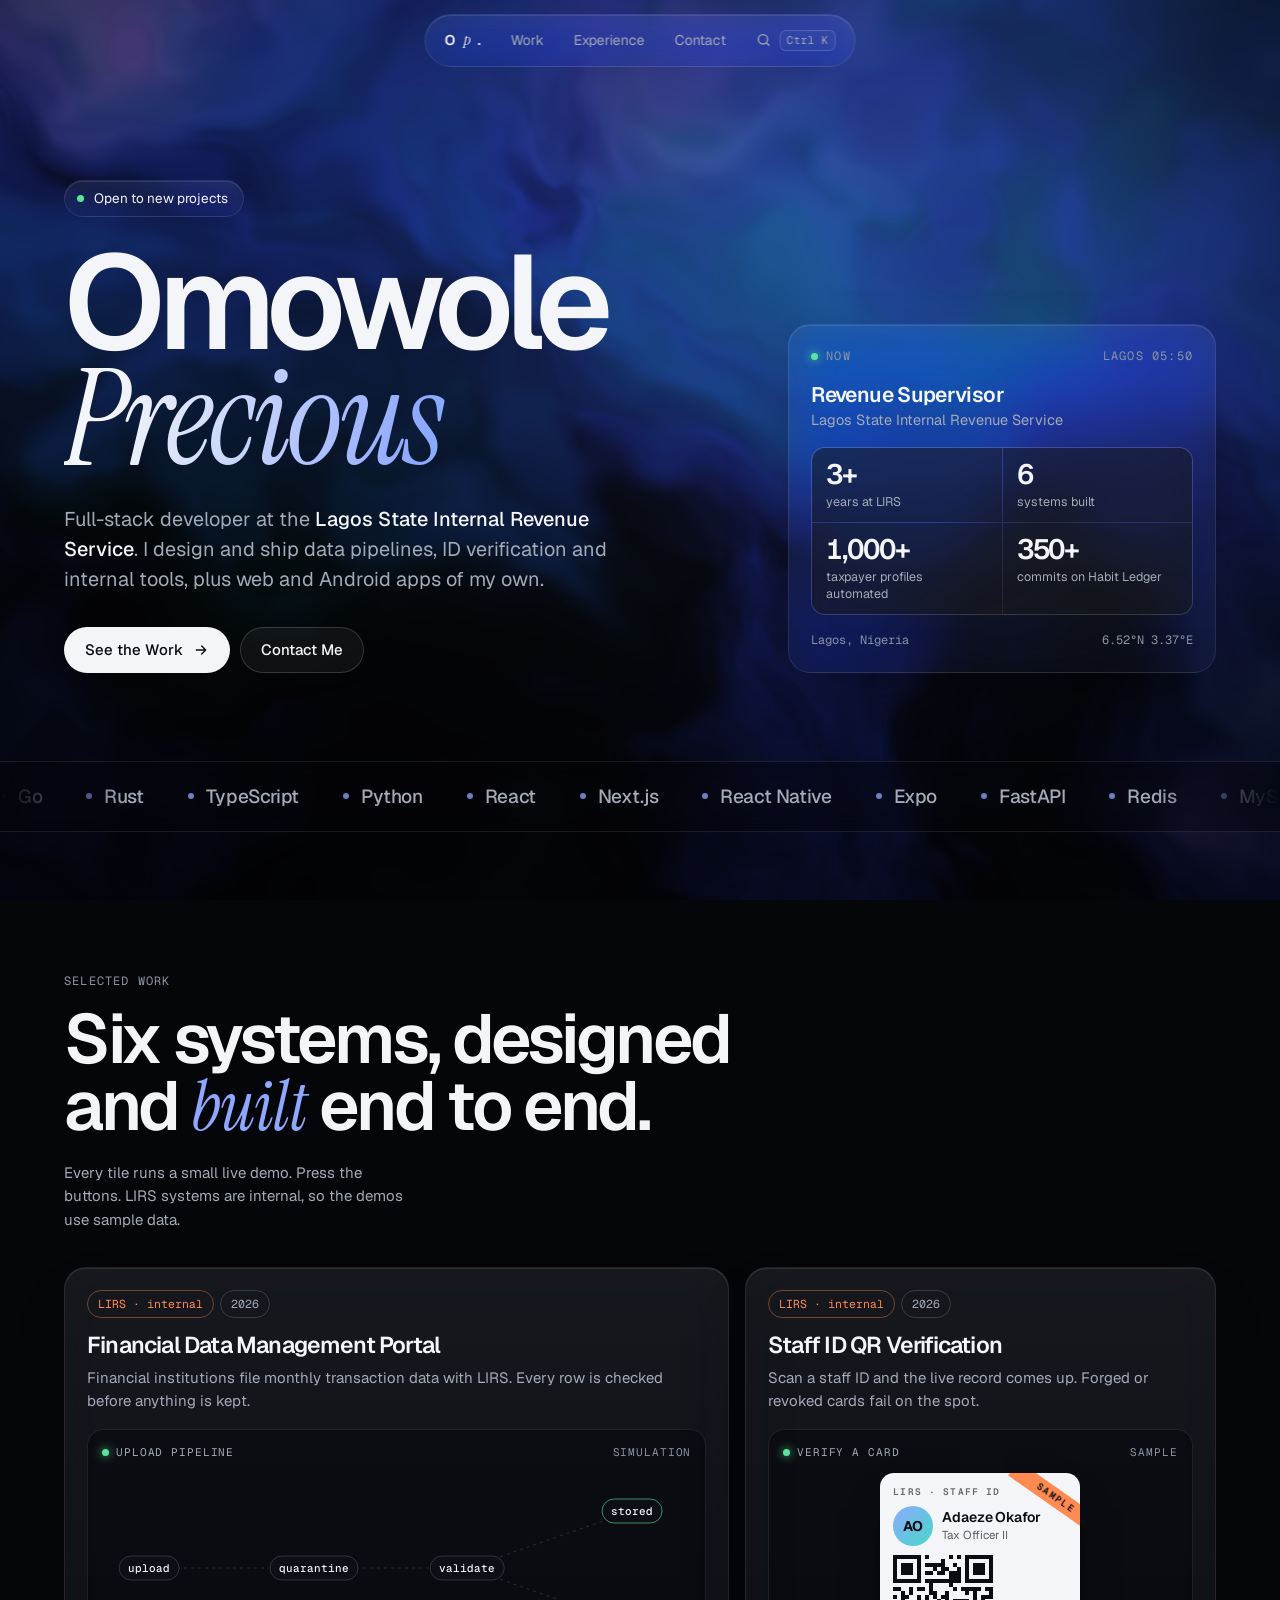
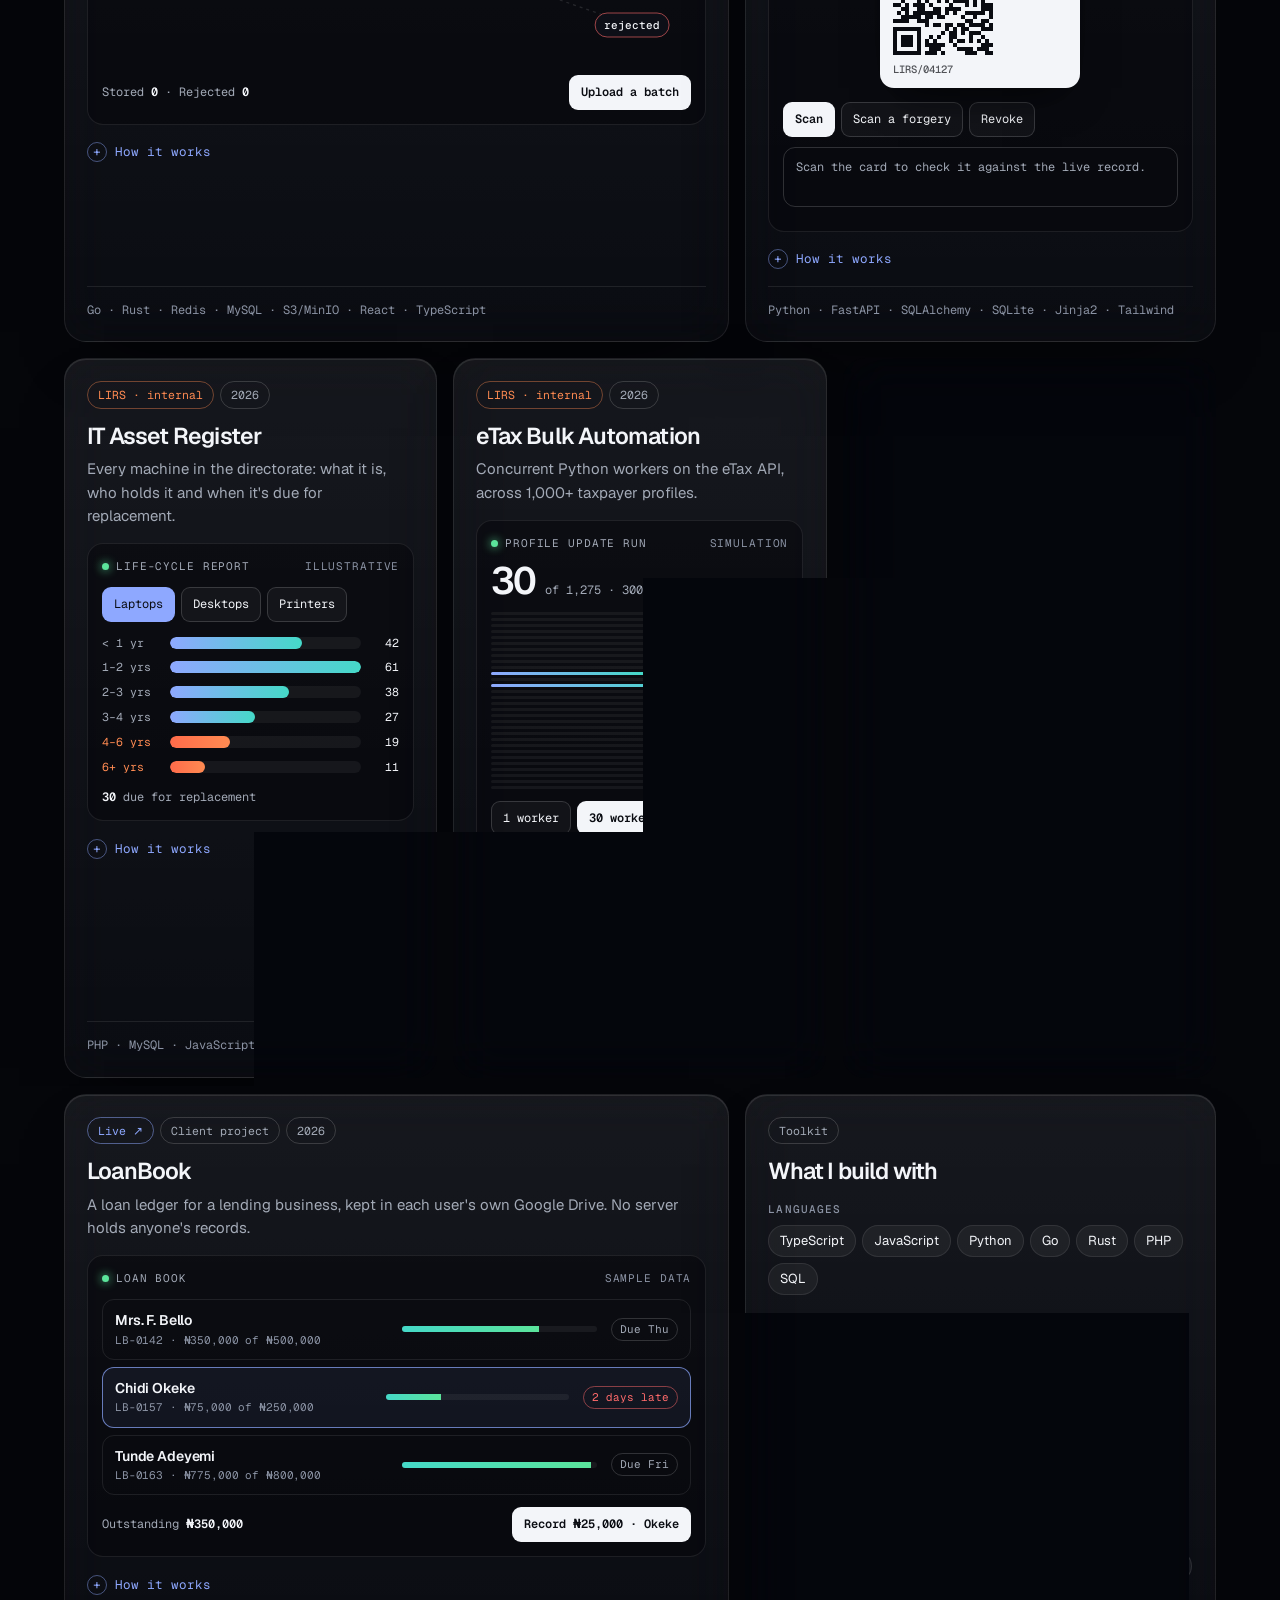
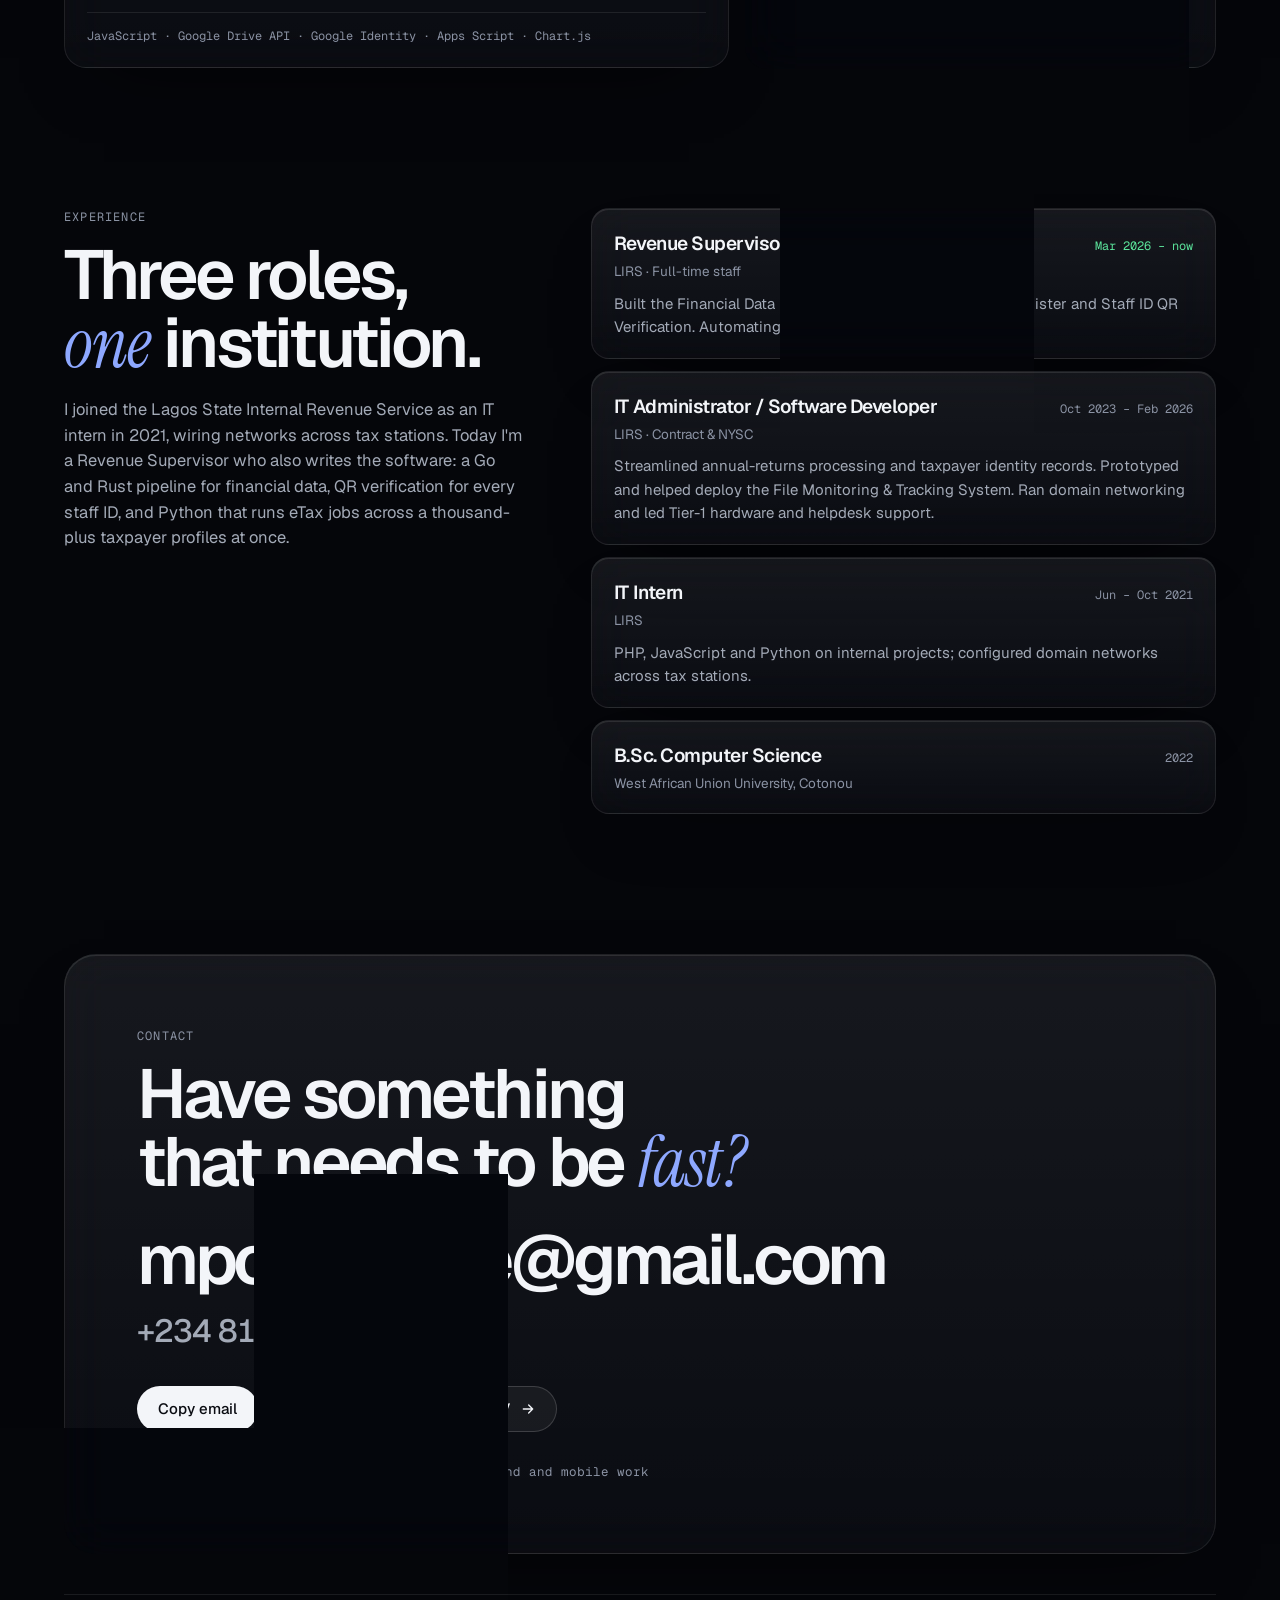
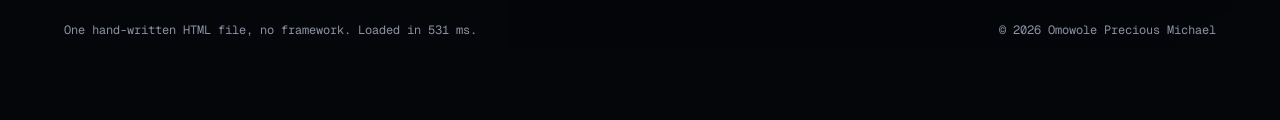
==== commit eee1fc0e: "Self-host and preload fonts Google Fonts was the slowest part of the page: on a measured run the fon" ====
--- a/index.html
+++ b/index.html
@@ -20,10 +20,59 @@
 <title>Omowole Precious Michael</title>
 <meta name="claude:viewport-fit-sides" content="cover">
 <meta name="description" content="Full-stack developer in Lagos. Systems for the Lagos State Internal Revenue Service, plus web and Android apps.">
-<link rel="preconnect" href="https://fonts.googleapis.com">
-<link rel="preconnect" href="https://fonts.gstatic.com" crossorigin>
-<link rel="stylesheet" href="https://fonts.googleapis.com/css2?family=Geist:wght@300..700&family=Geist+Mono:wght@400..600&family=Instrument+Serif:ital@0;1&display=swap">
+<link rel="preload" href="fonts/geist-normal-latin.woff2" as="font" type="font/woff2" crossorigin>
+<link rel="preload" href="fonts/instrument-serif-italic-latin.woff2" as="font" type="font/woff2" crossorigin>
+<link rel="preload" href="fonts/geist-mono-normal-latin.woff2" as="font" type="font/woff2" crossorigin>
 <style>
+@font-face {
+  font-family: 'Geist';
+  font-style: normal;
+  font-weight: 300 700;
+  font-display: swap;
+  src: url(fonts/geist-normal-latin-ext.woff2) format('woff2');
+  unicode-range: U+0100-02BA, U+02BD-02C5, U+02C7-02CC, U+02CE-02D7, U+02DD-02FF, U+0304, U+0308, U+0329, U+1D00-1DBF, U+1E00-1E9F, U+1EF2-1EFF, U+2020, U+20A0-20AB, U+20AD-20C4, U+2113, U+2C60-2C7F, U+A720-A7FF;
+}
+@font-face {
+  font-family: 'Geist';
+  font-style: normal;
+  font-weight: 300 700;
+  font-display: swap;
+  src: url(fonts/geist-normal-latin.woff2) format('woff2');
+  unicode-range: U+0000-00FF, U+0131, U+0152-0153, U+02BB-02BC, U+02C6, U+02DA, U+02DC, U+0304, U+0308, U+0329, U+2000-206F, U+20AC, U+2122, U+2191, U+2193, U+2212, U+2215, U+FEFF, U+FFFD;
+}
+@font-face {
+  font-family: 'Geist Mono';
+  font-style: normal;
+  font-weight: 400 600;
+  font-display: swap;
+  src: url(fonts/geist-mono-normal-latin-ext.woff2) format('woff2');
+  unicode-range: U+0100-02BA, U+02BD-02C5, U+02C7-02CC, U+02CE-02D7, U+02DD-02FF, U+0304, U+0308, U+0329, U+1D00-1DBF, U+1E00-1E9F, U+1EF2-1EFF, U+2020, U+20A0-20AB, U+20AD-20C4, U+2113, U+2C60-2C7F, U+A720-A7FF;
+}
+@font-face {
+  font-family: 'Geist Mono';
+  font-style: normal;
+  font-weight: 400 600;
+  font-display: swap;
+  src: url(fonts/geist-mono-normal-latin.woff2) format('woff2');
+  unicode-range: U+0000-00FF, U+0131, U+0152-0153, U+02BB-02BC, U+02C6, U+02DA, U+02DC, U+0304, U+0308, U+0329, U+2000-206F, U+20AC, U+2122, U+2191, U+2193, U+2212, U+2215, U+FEFF, U+FFFD;
+}
+@font-face {
+  font-family: 'Instrument Serif';
+  font-style: italic;
+  font-weight: 400;
+  font-display: swap;
+  src: url(fonts/instrument-serif-italic-latin-ext.woff2) format('woff2');
+  unicode-range: U+0100-02BA, U+02BD-02C5, U+02C7-02CC, U+02CE-02D7, U+02DD-02FF, U+0304, U+0308, U+0329, U+1D00-1DBF, U+1E00-1E9F, U+1EF2-1EFF, U+2020, U+20A0-20AB, U+20AD-20C4, U+2113, U+2C60-2C7F, U+A720-A7FF;
+}
+@font-face {
+  font-family: 'Instrument Serif';
+  font-style: italic;
+  font-weight: 400;
+  font-display: swap;
+  src: url(fonts/instrument-serif-italic-latin.woff2) format('woff2');
+  unicode-range: U+0000-00FF, U+0131, U+0152-0153, U+02BB-02BC, U+02C6, U+02DA, U+02DC, U+0304, U+0308, U+0329, U+2000-206F, U+20AC, U+2122, U+2191, U+2193, U+2212, U+2215, U+FEFF, U+FFFD;
+}
+
 :root {
   /* Layout: one living aurora (WebGL) sits behind the whole page and content floats over it on frosted
      glass: a hero with the name and a "now" card, a bento grid where every tile runs a live demo,
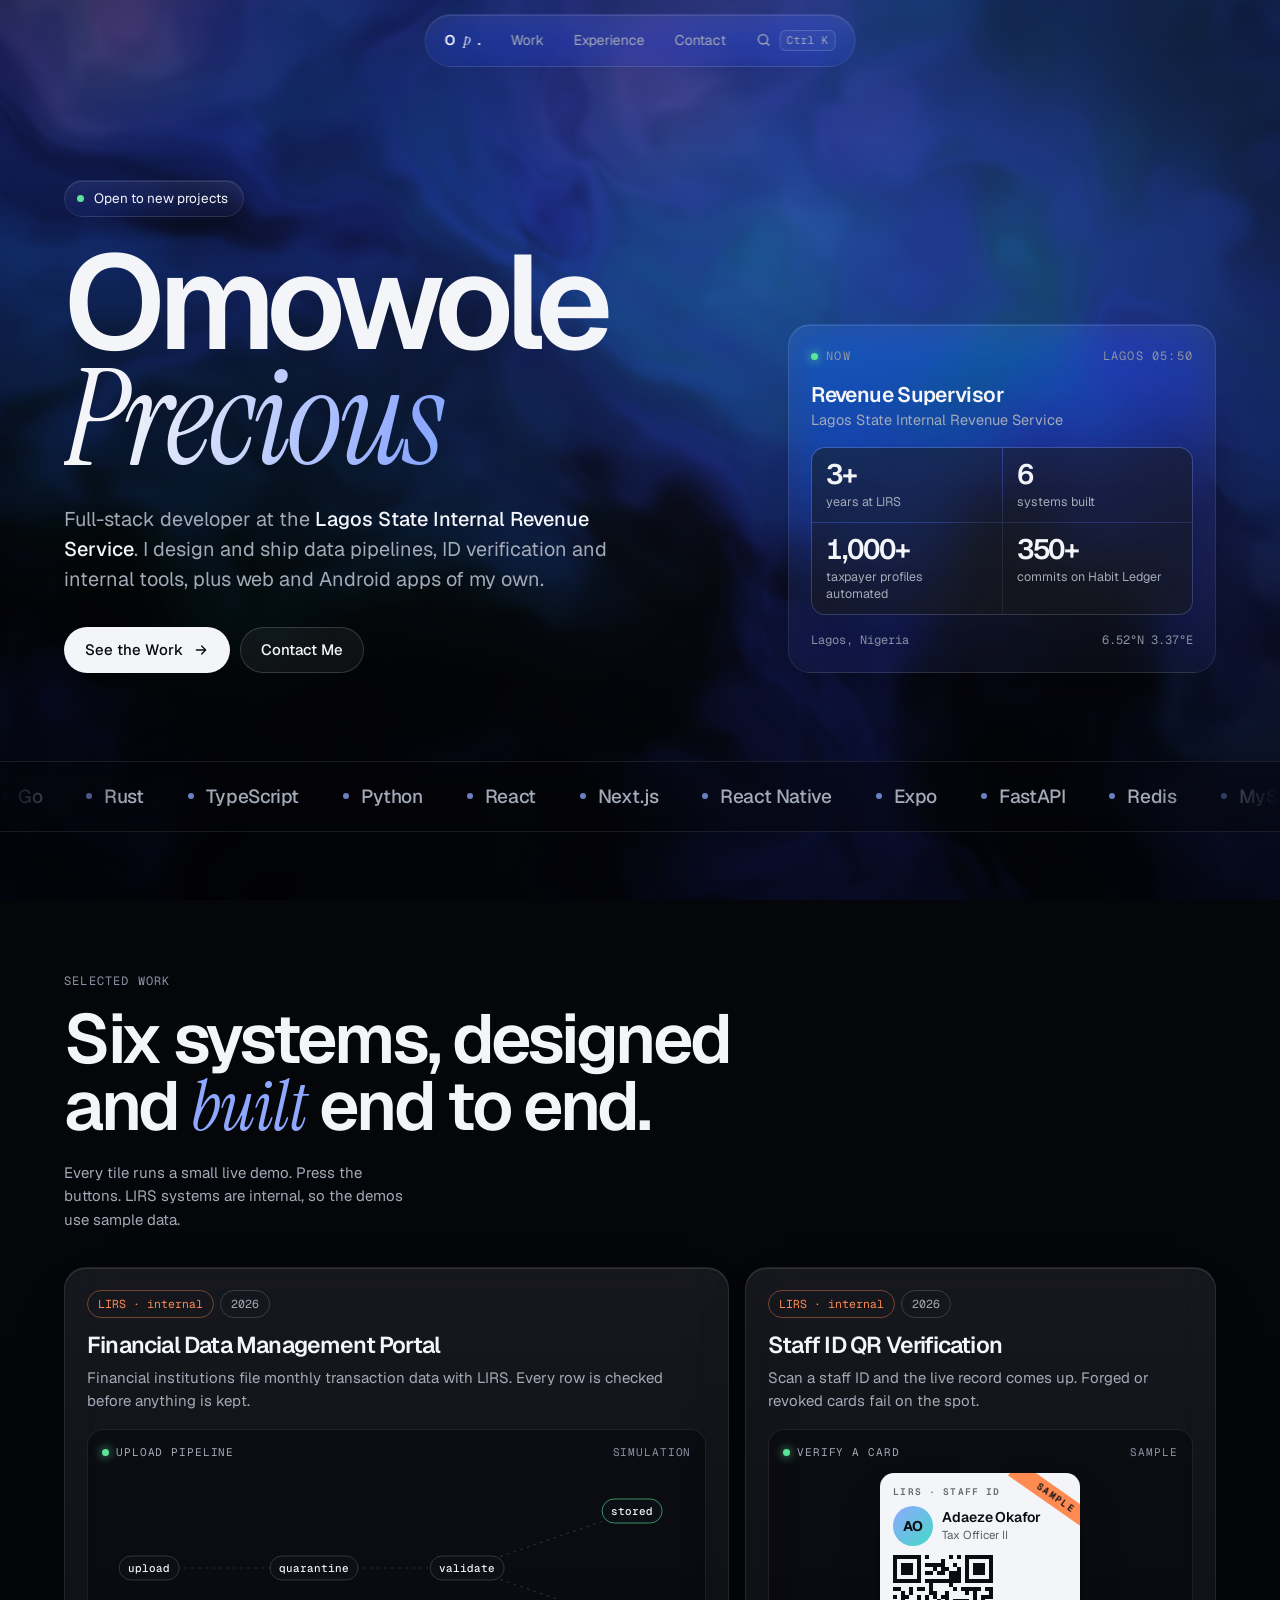
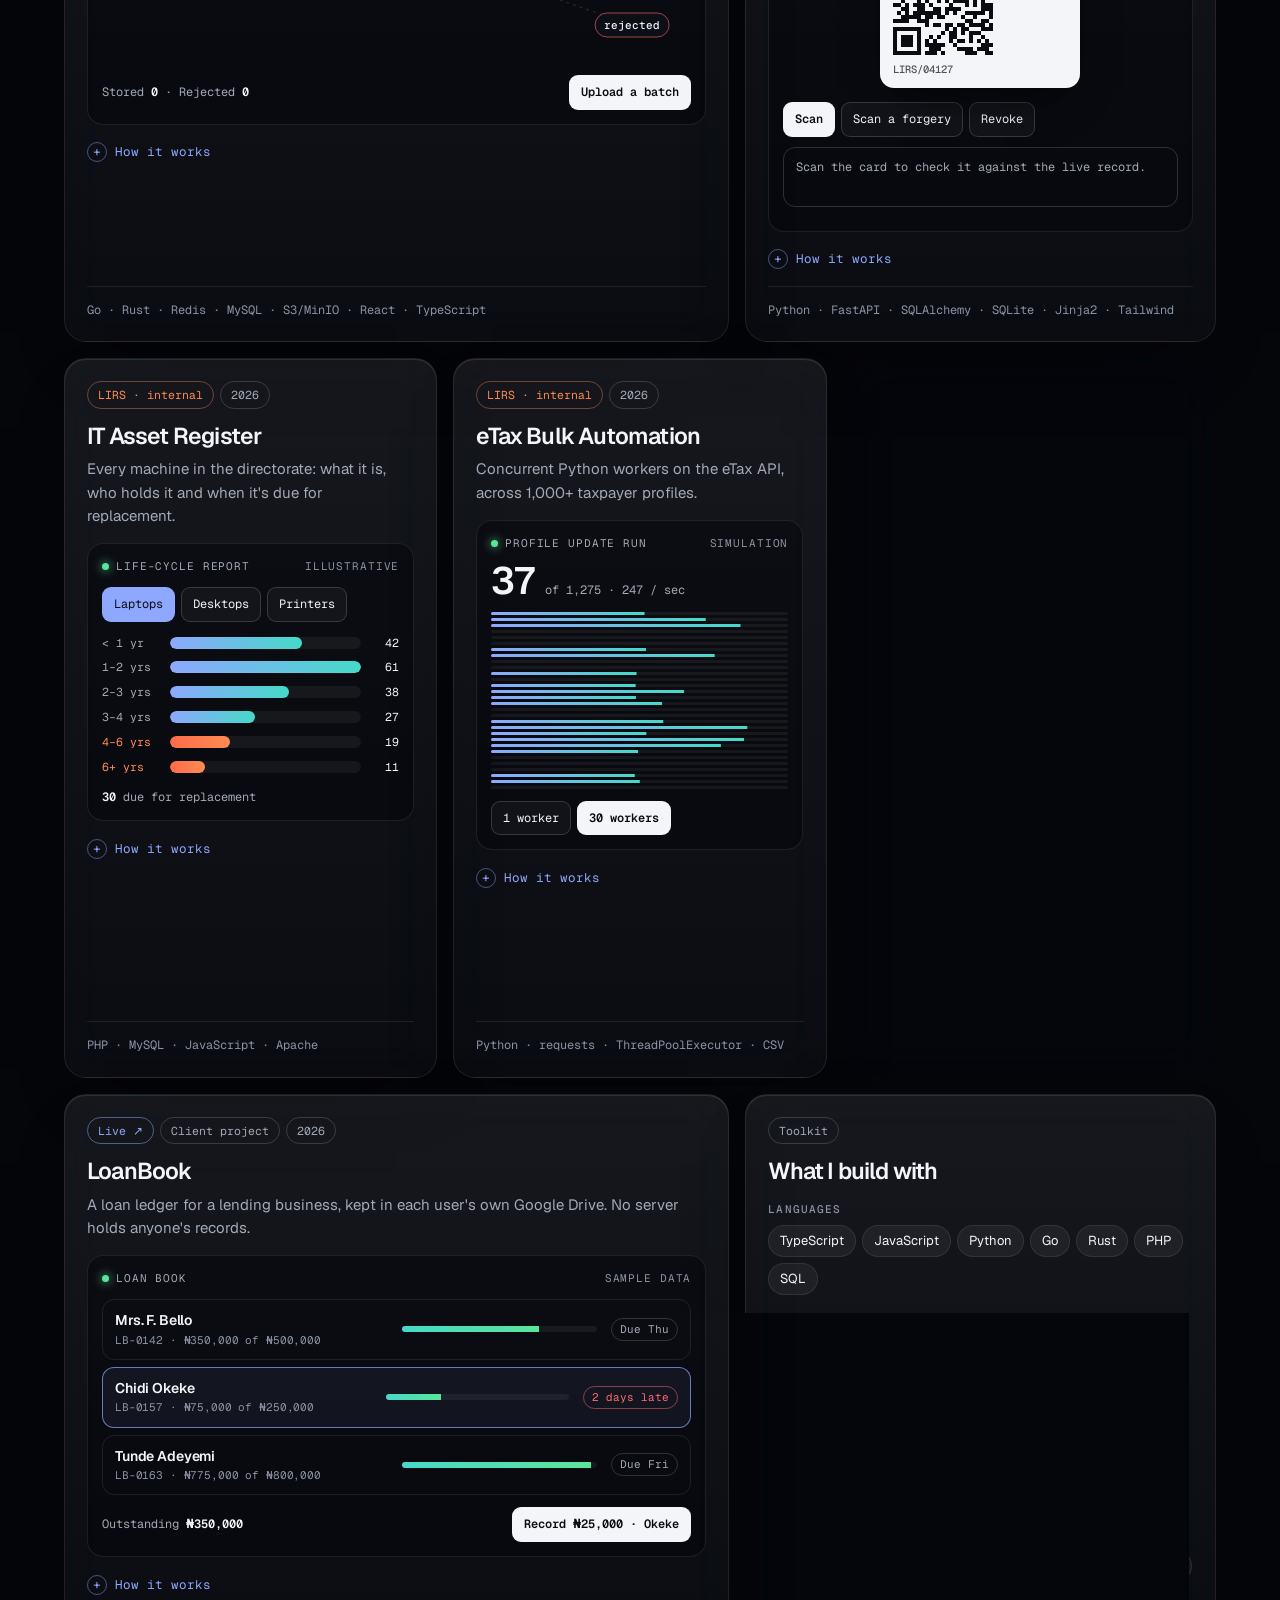
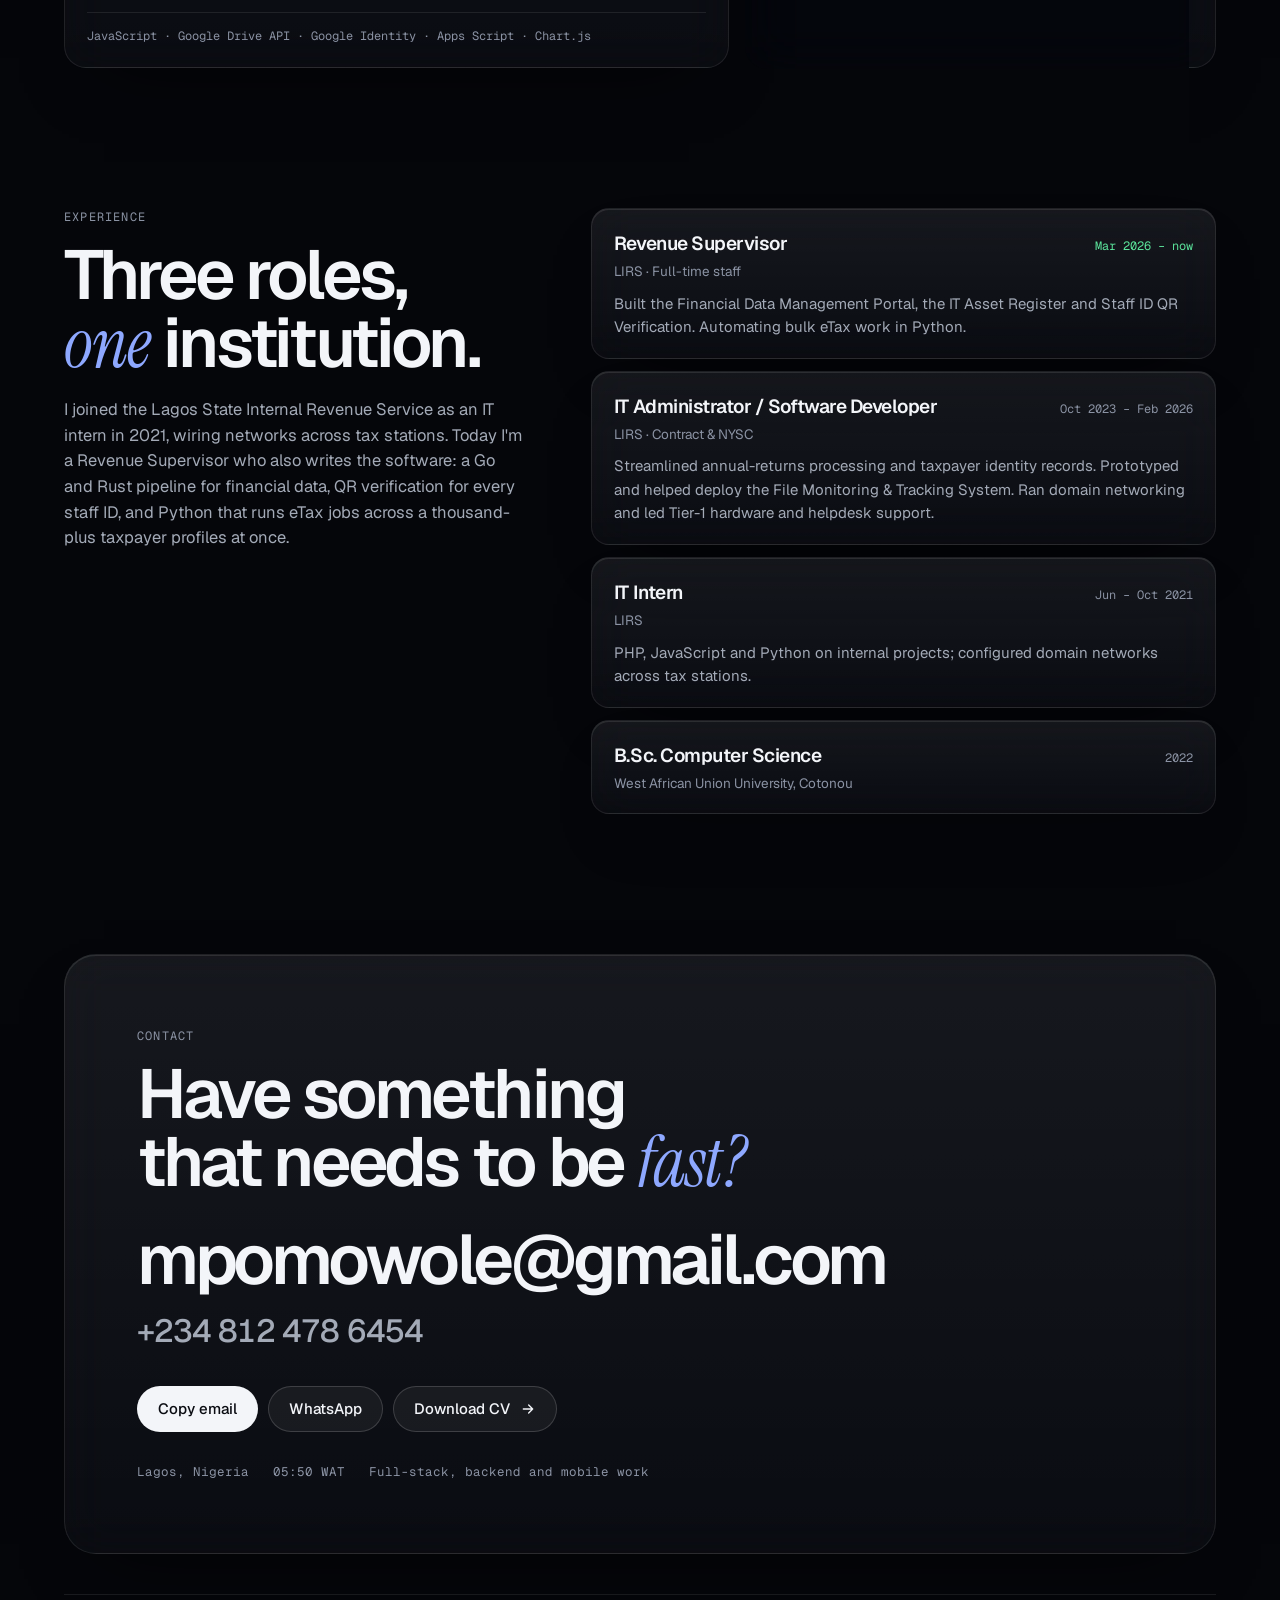
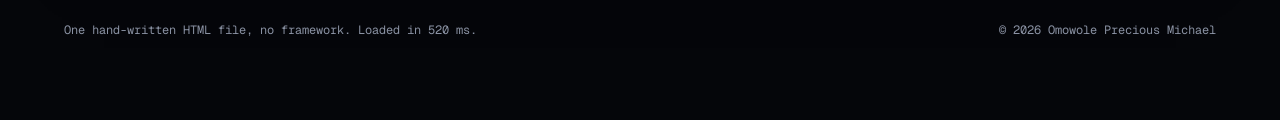
==== commit 87ae6cfa: "Size-matched fallback fonts to stop the layout jump Stand-in fonts (Arial, Georgia Italic, Courier N" ====
--- a/index.html
+++ b/index.html
@@ -73,6 +73,13 @@
   unicode-range: U+0000-00FF, U+0131, U+0152-0153, U+02BB-02BC, U+02C6, U+02DA, U+02DC, U+0304, U+0308, U+0329, U+2000-206F, U+20AC, U+2122, U+2191, U+2193, U+2212, U+2215, U+FEFF, U+FFFD;
 }
 
+/* Stand-in fonts resized to the real ones' measured width and height (Chrome, against Arial, Georgia
+   Italic and Courier New), so text takes the same space before and after the web fonts arrive. */
+@font-face { font-family: "Geist Fallback"; font-weight: 300 499; src: local("Arial"), local("ArialMT"), local("Helvetica"); size-adjust: 102.05%; ascent-override: 98.97%; descent-override: 29.4%; line-gap-override: 0%; }
+@font-face { font-family: "Geist Fallback"; font-weight: 500 700; src: local("Arial Bold"), local("Arial-BoldMT"), local("Helvetica Bold"); size-adjust: 100.13%; ascent-override: 100.87%; descent-override: 29.96%; line-gap-override: 0%; }
+@font-face { font-family: "Instrument Serif Fallback"; font-style: italic; src: local("Georgia Italic"), local("Georgia-Italic"); size-adjust: 79.15%; ascent-override: 125.08%; descent-override: 39.17%; line-gap-override: 0%; }
+@font-face { font-family: "Geist Mono Fallback"; src: local("Courier New"), local("CourierNewPSMT"); size-adjust: 99.98%; ascent-override: 101.02%; descent-override: 30%; line-gap-override: 0%; }
+
 :root {
   /* Layout: one living aurora (WebGL) sits behind the whole page and content floats over it on frosted
      glass: a hero with the name and a "now" card, a bento grid where every tile runs a live demo,
@@ -92,9 +99,9 @@
   --paper: #F3F5F9;
   --ink: #0A0C12;
 
-  --sans: "Geist", "Segoe UI", system-ui, sans-serif;
-  --serif: "Instrument Serif", "Iowan Old Style", Georgia, serif;
-  --mono: "Geist Mono", ui-monospace, "Cascadia Mono", Consolas, monospace;
+  --sans: "Geist", "Geist Fallback", "Segoe UI", system-ui, sans-serif;
+  --serif: "Instrument Serif", "Instrument Serif Fallback", "Iowan Old Style", Georgia, serif;
+  --mono: "Geist Mono", "Geist Mono Fallback", ui-monospace, "Cascadia Mono", Consolas, monospace;
   --r: 22px;
   color-scheme: dark;
 }
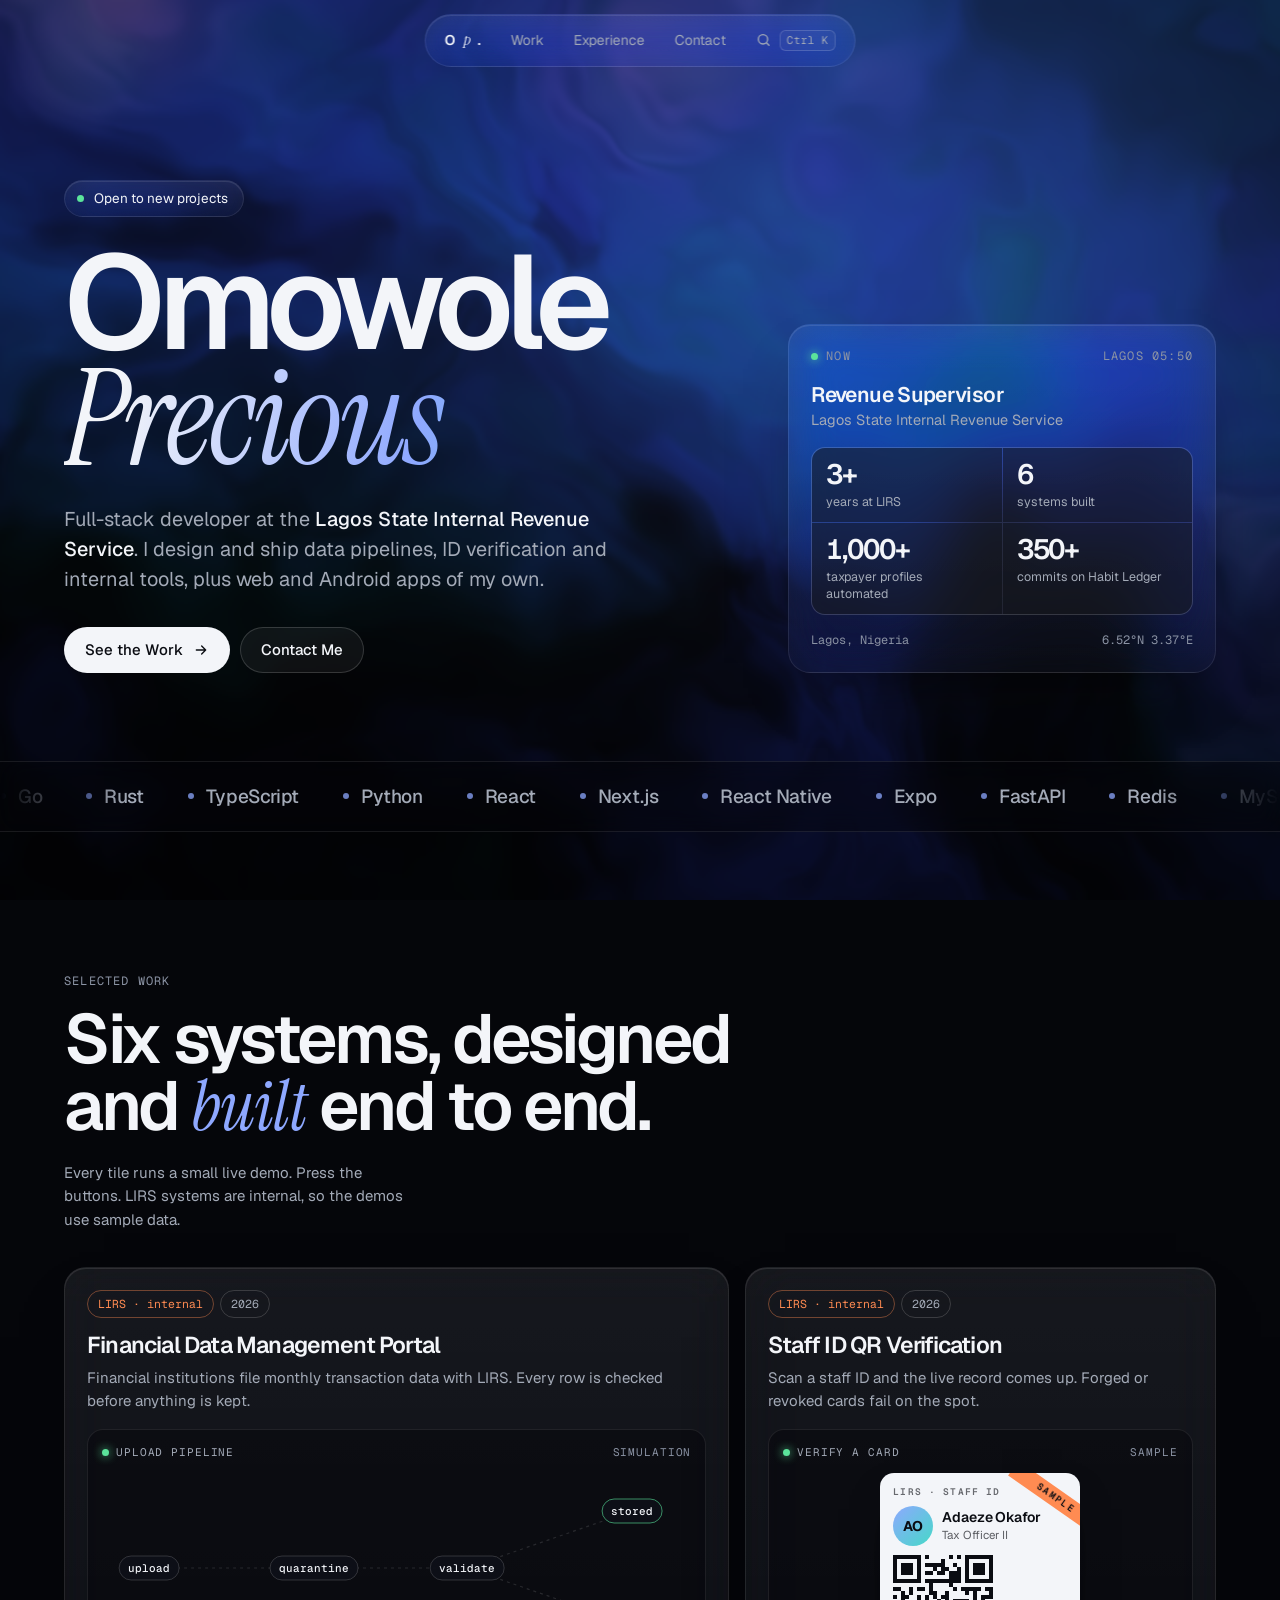
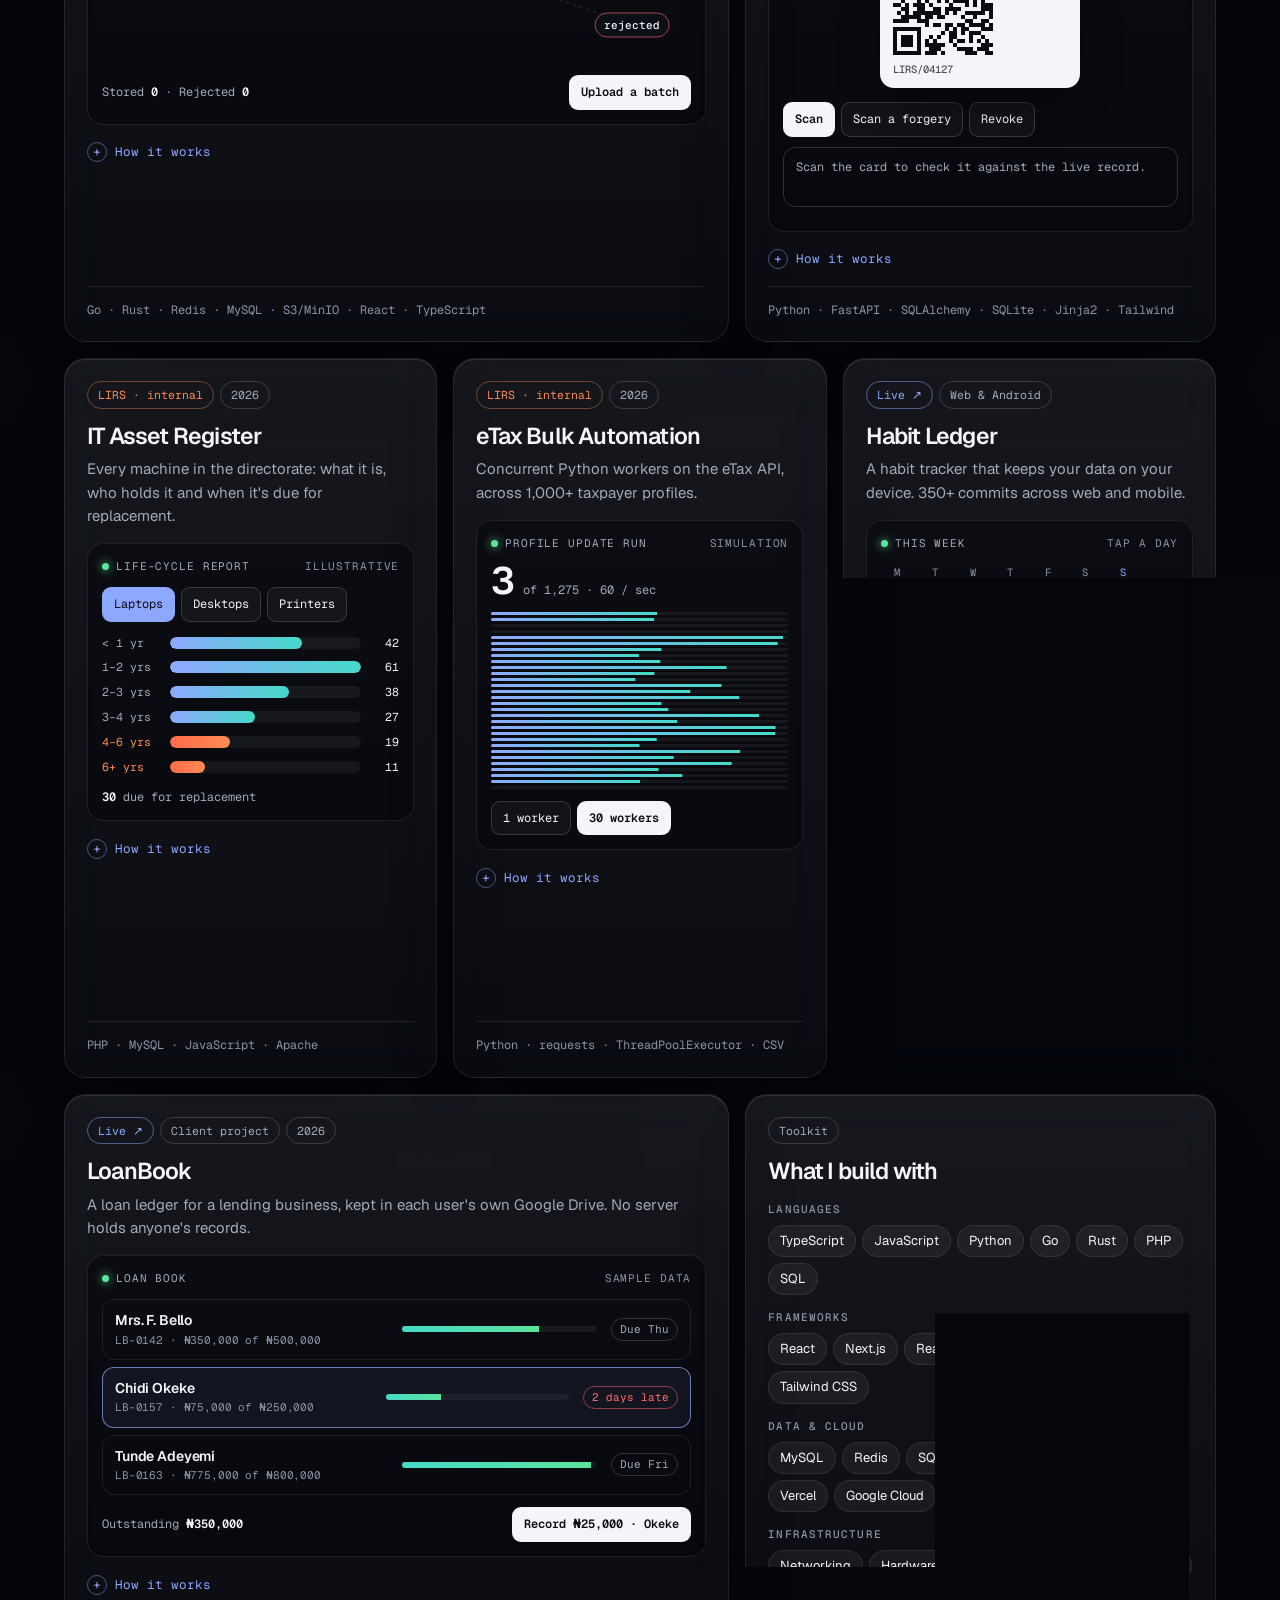
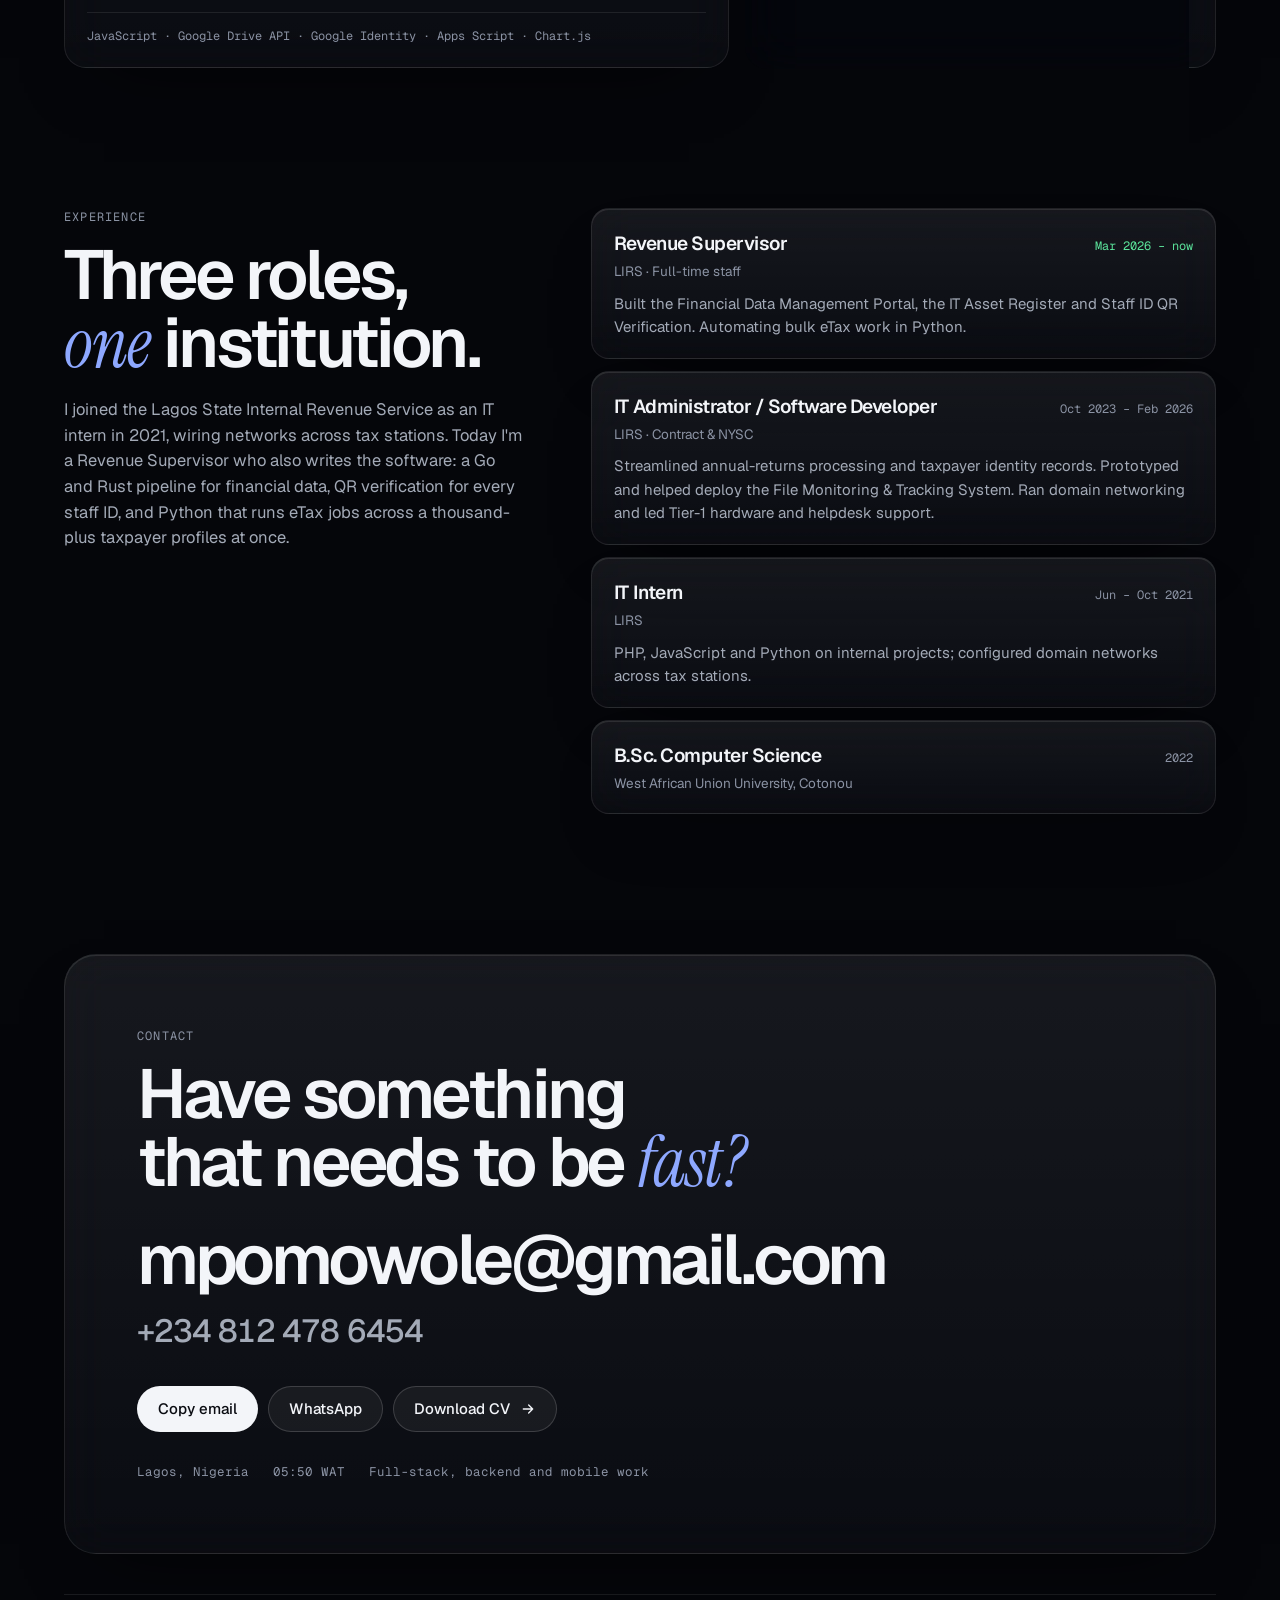
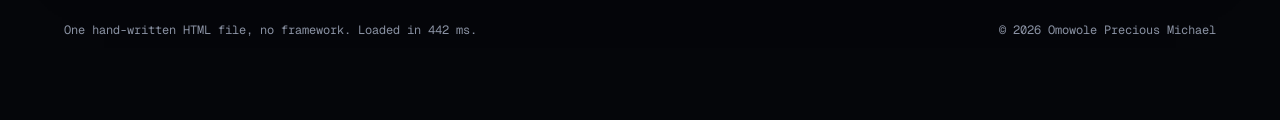
==== commit 6cf0bf42: "Size the intro paragraph in em so it can't re-wrap on font swap Its max-width was 46ch, and ch is me" ====
--- a/index.html
+++ b/index.html
@@ -188,7 +188,8 @@
   background: linear-gradient(100deg, var(--fg) 8%, var(--accent) 52%, var(--teal) 96%);
   -webkit-background-clip: text; background-clip: text; color: transparent;
 }
-.lead { margin-top: 28px; max-width: 46ch; font-size: clamp(17px, 1.55vw, 20px); line-height: 1.5; color: var(--muted); }
+/* em, not ch: ch is the width of "0" in whichever font is showing, so it changed when the web font arrived */
+.lead { margin-top: 28px; max-width: 30em; font-size: clamp(17px, 1.55vw, 20px); line-height: 1.5; color: var(--muted); }
 .lead strong { color: var(--fg); font-weight: 500; }
 .cta { margin-top: 32px; display: flex; flex-wrap: wrap; gap: 10px; }
 .btn {
